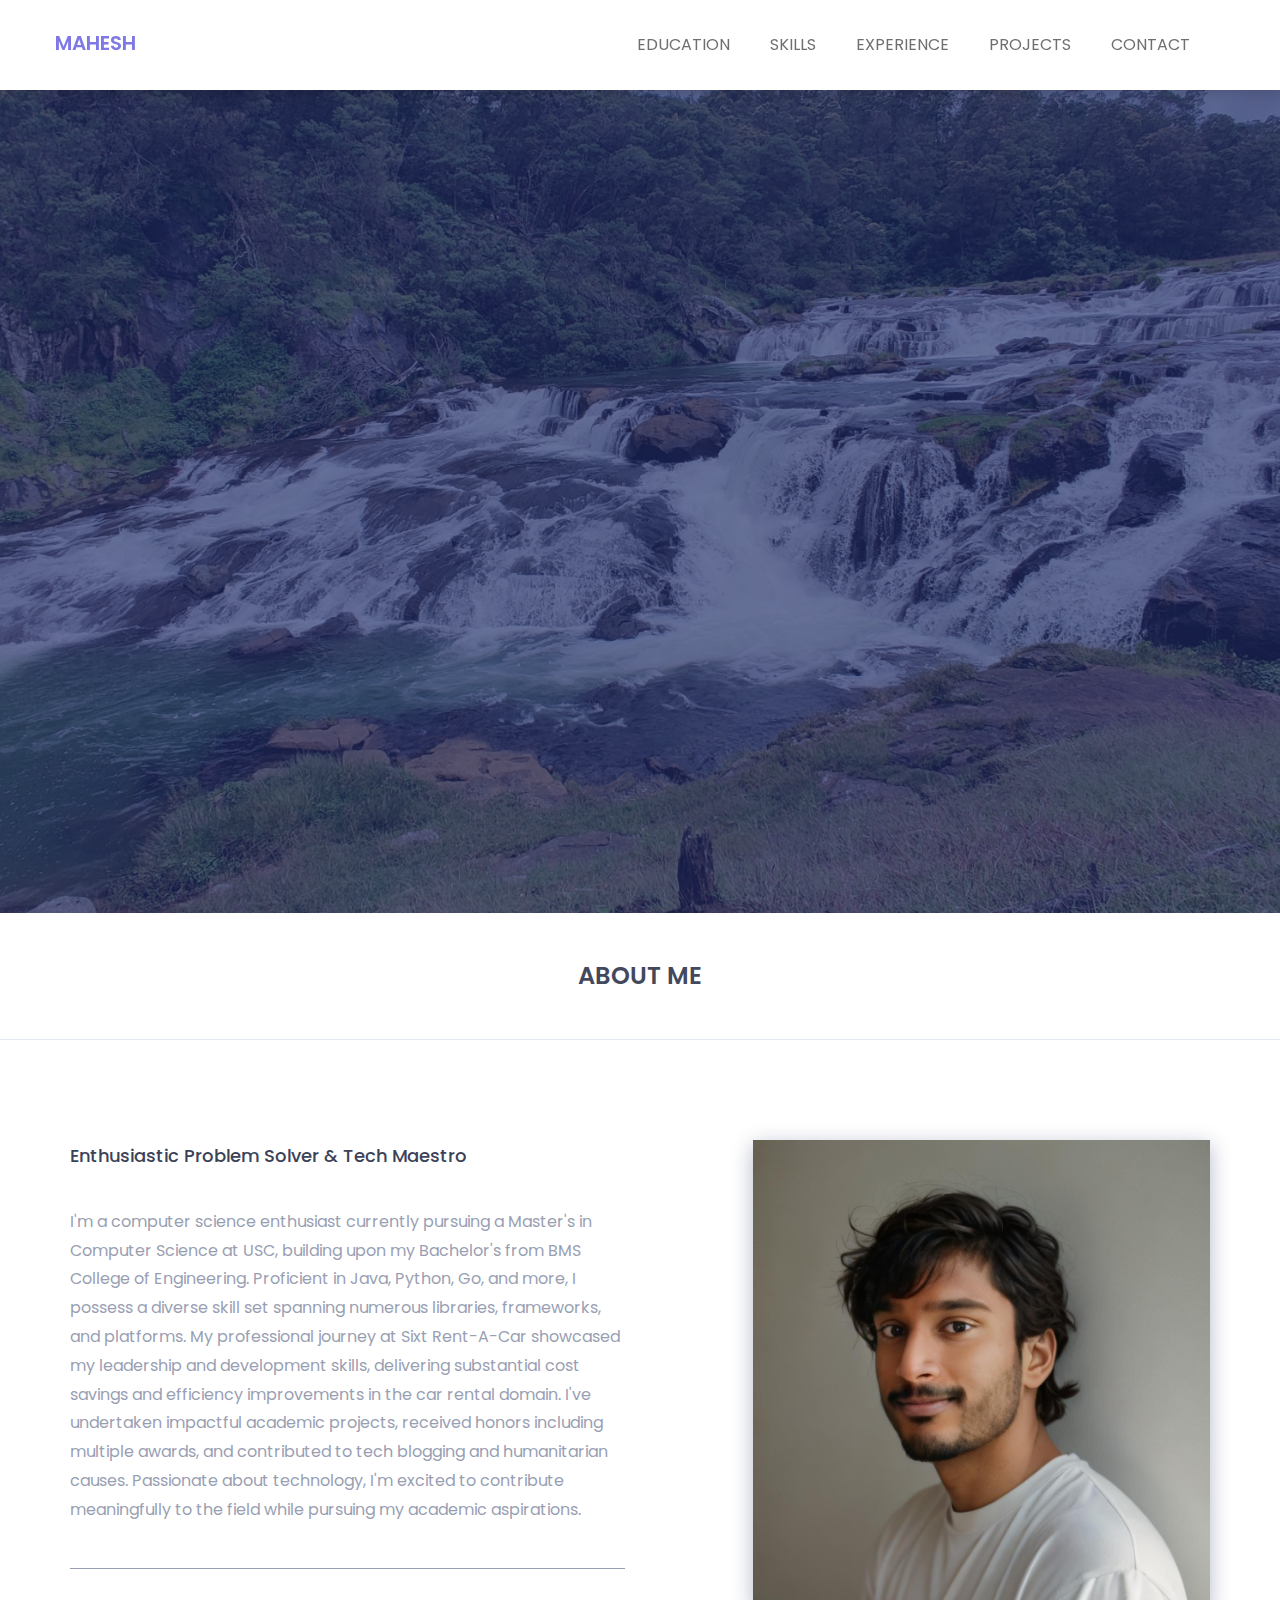
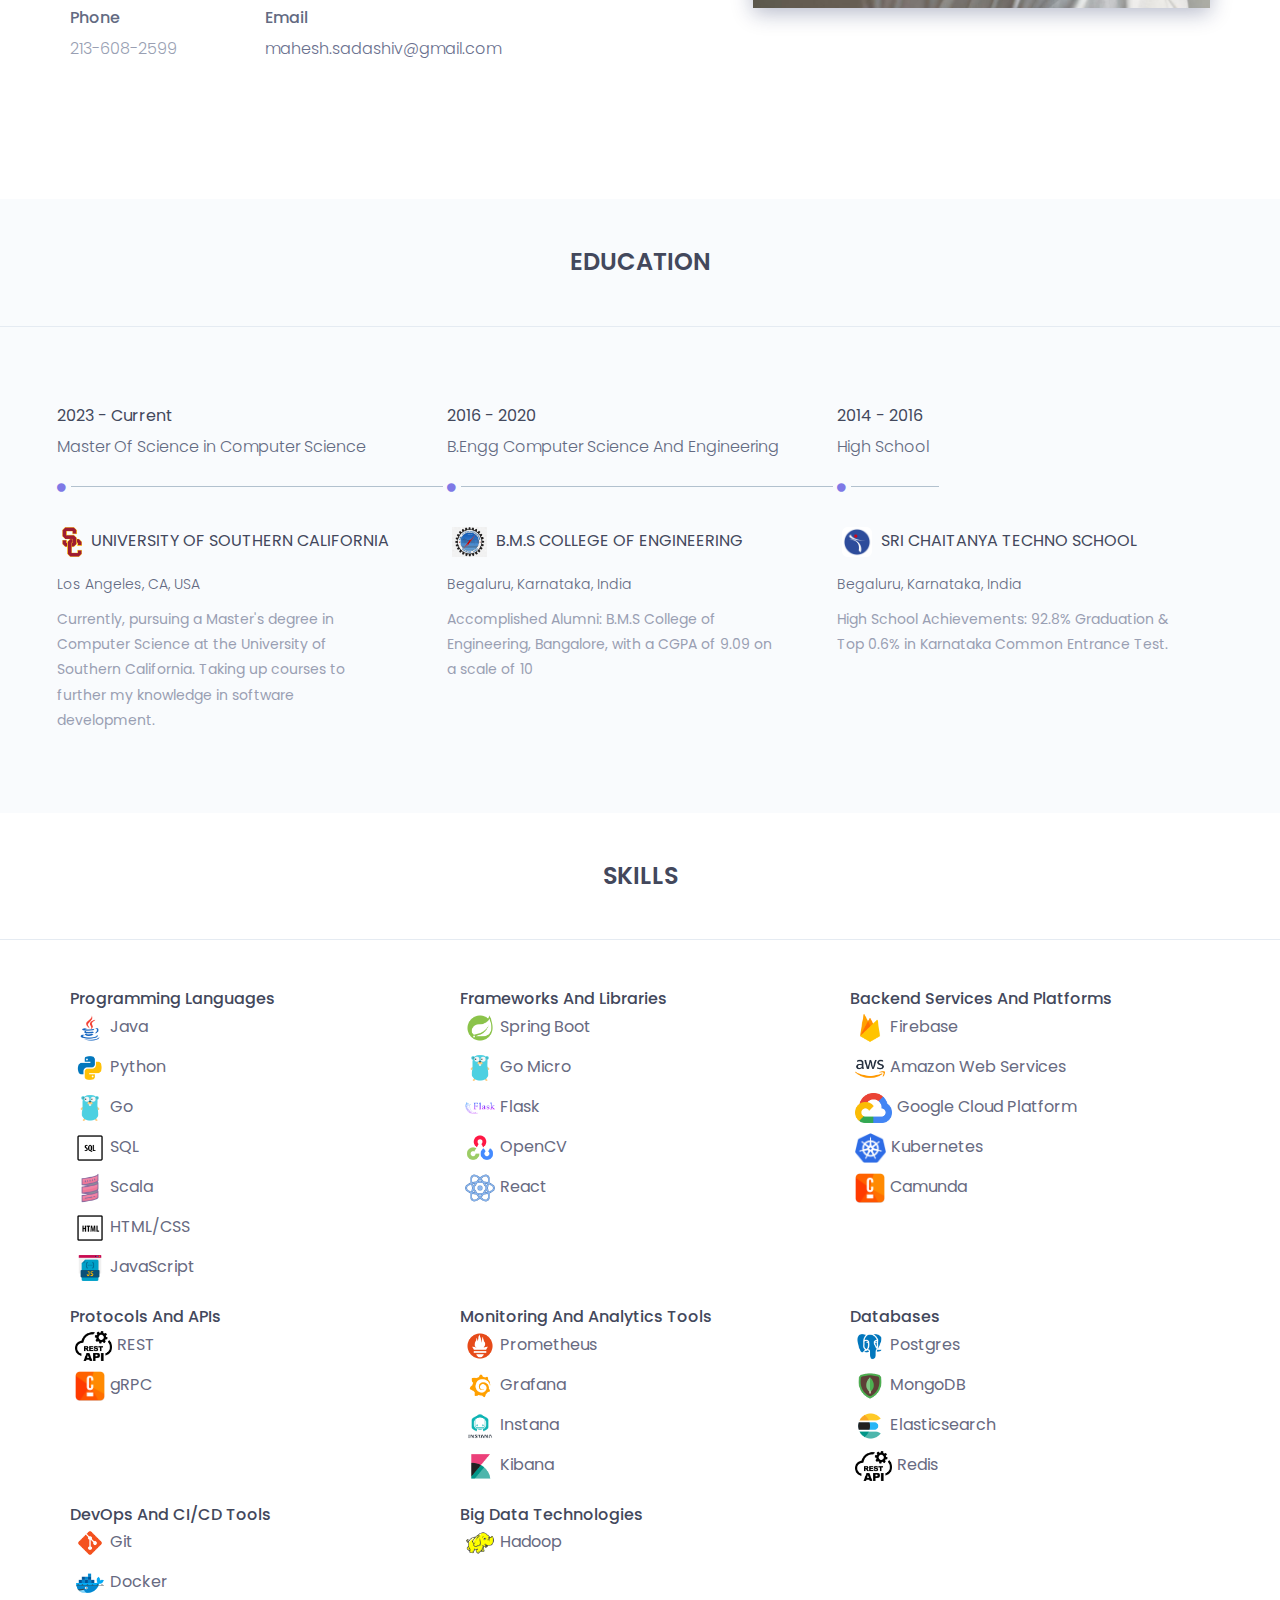
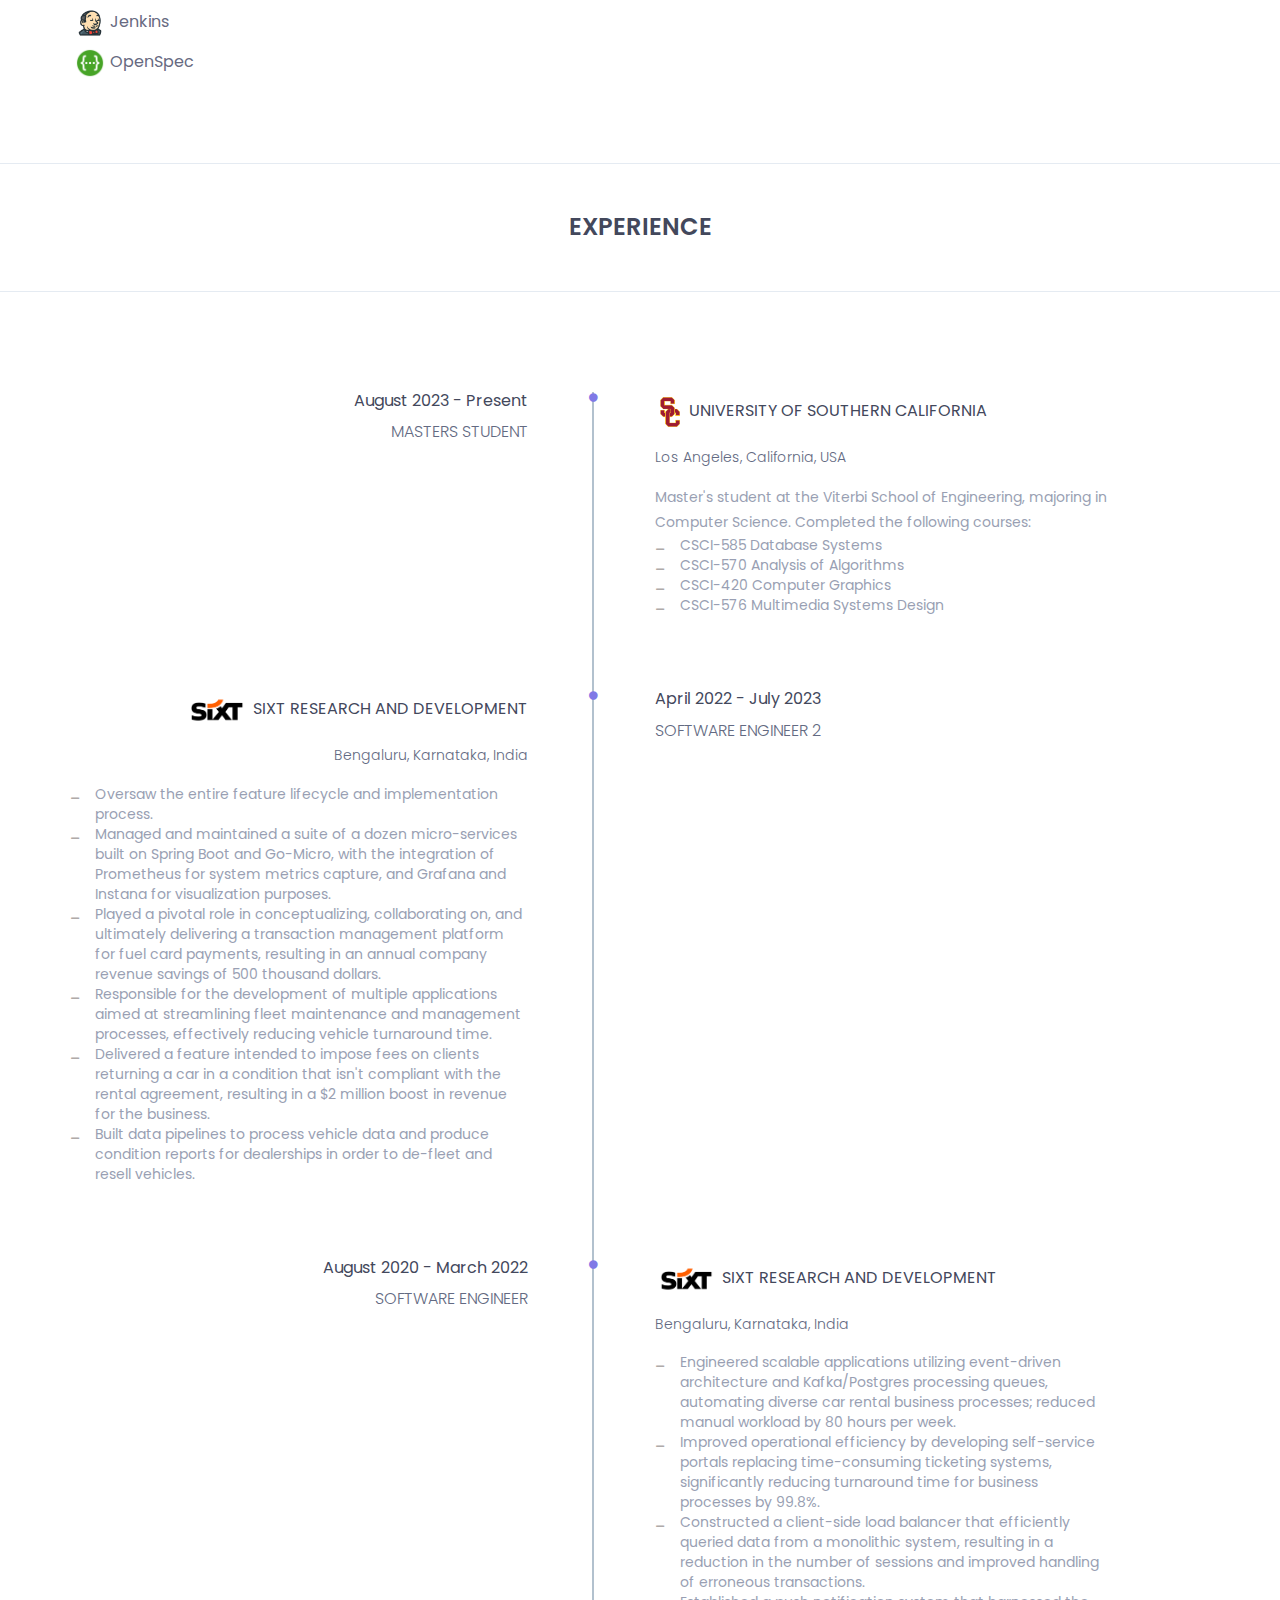
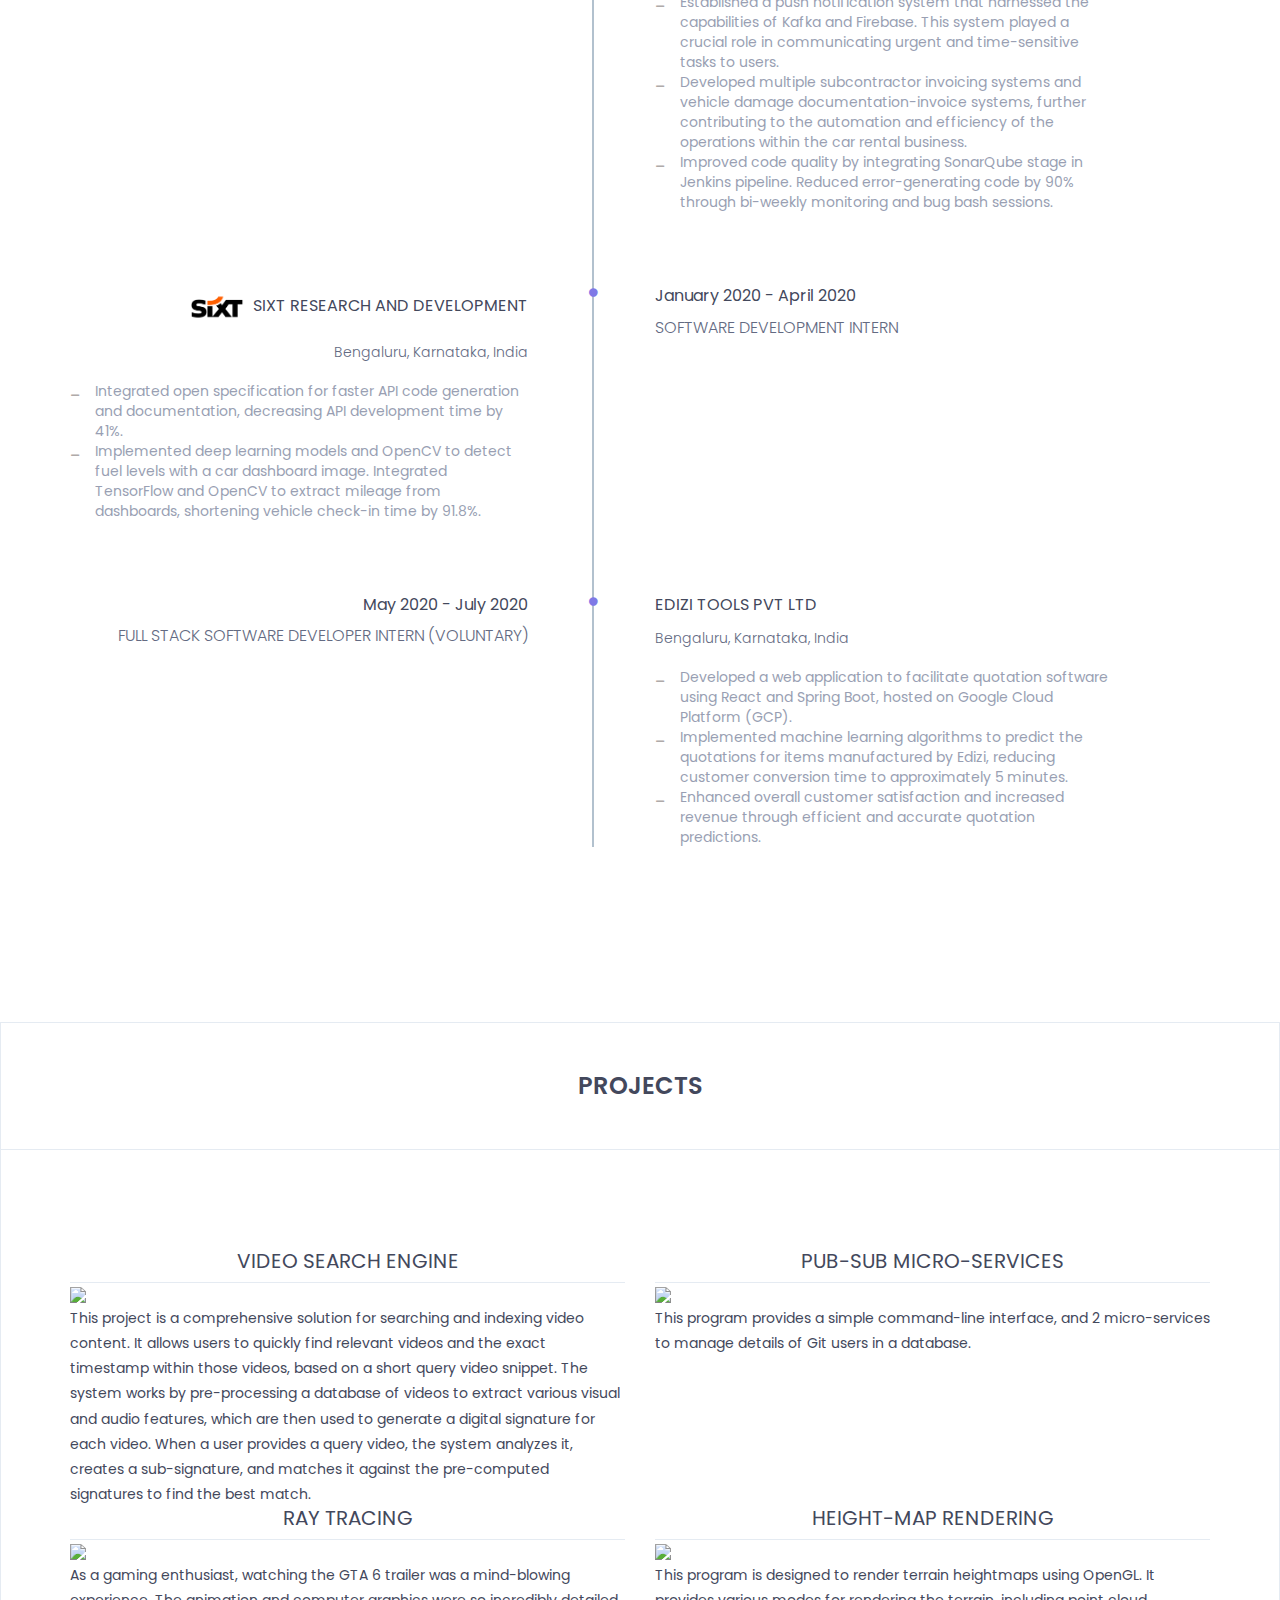
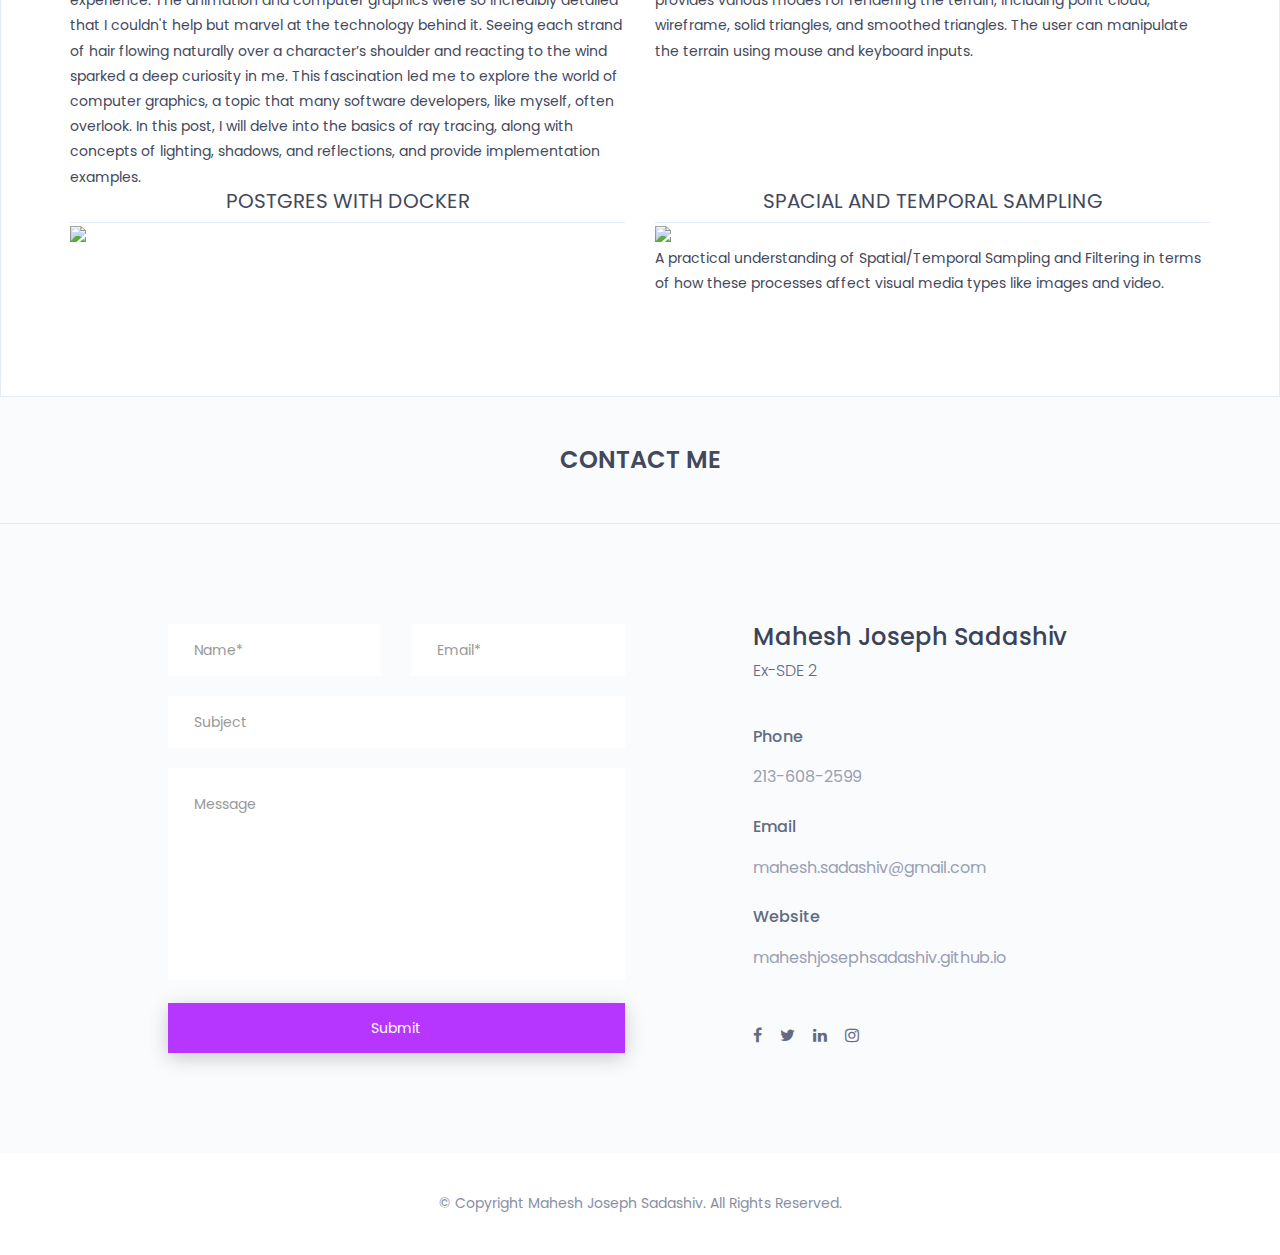
==== index.html @ 57bc8273 "typos" ====
<!doctype html>
<html class="no-js" lang="en">

    <head>
        <!-- meta data -->
        <meta charset="utf-8">
        <meta http-equiv="X-UA-Compatible" content="IE=edge">
        <meta name="viewport" content="width=device-width, initial-scale=1">
        <!-- The above 3 meta tags *must* come first in the head; any other head content must come *after* these tags -->

        <!--font-family-->
		<link href="https://fonts.googleapis.com/css?family=Poppins:100,200,300,400,500,600,700,800,900&amp;subset=devanagari,latin-ext" rel="stylesheet">
        
        <!-- title of site -->
        <title>Mahesh</title>

        <!-- For favicon png -->
		<link rel="shortcut icon" type="image/icon" href="assets/logo/favicon.png"/>
       
        <!--font-awesome.min.css-->
        <link rel="stylesheet" href="assets/css/font-awesome.min.css">

		<!--flat icon css-->
		<link rel="stylesheet" href="assets/css/flaticon.css">

		<!--animate.css-->
        <link rel="stylesheet" href="assets/css/animate.css">

        <!--owl.carousel.css-->
        <link rel="stylesheet" href="assets/css/owl.carousel.min.css">
		<link rel="stylesheet" href="assets/css/owl.theme.default.min.css">
		
        <!--bootstrap.min.css-->
        <link rel="stylesheet" href="assets/css/bootstrap.min.css">
		
		<!-- bootsnav -->
		<link rel="stylesheet" href="assets/css/bootsnav.css" >	
        
        <!--style.css-->
        <link rel="stylesheet" href="assets/css/style.css">
        
        <!--responsive.css-->
        <link rel="stylesheet" href="assets/css/responsive.css">
        
        <!-- HTML5 shim and Respond.js for IE8 support of HTML5 elements and media queries -->
        <!-- WARNING: Respond.js doesn't work if you view the page via file:// -->
		
        <!--[if lt IE 9]>
			<script src="https://oss.maxcdn.com/html5shiv/3.7.3/html5shiv.min.js"></script>
			<script src="https://oss.maxcdn.com/respond/1.4.2/respond.min.js"></script>
        <![endif]-->

    </head>
	
	<body>
		<!--[if lte IE 9]>
            <p class="browserupgrade">You are using an <strong>outdated</strong> browser. Please <a href="https://browsehappy.com/">upgrade your browser</a> to improve your experience and security.</p>
        <![endif]-->
		
		<!-- top-area Start -->
		<header class="top-area">
			<div class="header-area">
				<!-- Start Navigation -->
			    <nav class="navbar navbar-default bootsnav navbar-fixed dark no-background">

			        <div class="container">

			            <!-- Start Header Navigation -->
			            <div class="navbar-header">
			                <button type="button" class="navbar-toggle" data-toggle="collapse" data-target="#navbar-menu">
			                    <i class="fa fa-bars"></i>
			                </button>
			                <a class="navbar-brand" href="index.html">Mahesh</a>
			            </div><!--/.navbar-header-->
			            <!-- End Header Navigation -->

			            <!-- Collect the nav links, forms, and other content for toggling -->
			            <div class="collapse navbar-collapse menu-ui-design" id="navbar-menu">
			                <ul class="nav navbar-nav navbar-right" data-in="fadeInDown" data-out="fadeOutUp">
			                <li class=" smooth-menu active"></li>
			                    <li class=" smooth-menu"><a href="#education">education</a></li>
			                    <li class="smooth-menu"><a href="#skills">skills</a></li>
			                    <li class="smooth-menu"><a href="#experience">experience</a></li>
			                    <li class="smooth-menu"><a href="#portfolio">projects</a></li>
<!--								<li class="smooth-menu"><a href="#contact">Contributions</a></li>-->
			                    <li class="smooth-menu"><a href="#contact">contact</a></li>
			                </ul><!--/.nav -->
			            </div><!-- /.navbar-collapse -->
			        </div><!--/.container-->
			    </nav><!--/nav-->
			    <!-- End Navigation -->/Users/maheshjosephsadashiv/Downloads/browny-v1.0/assets
			</div><!--/.header-area-->

		    <div class="clearfix"></div>

		</header><!-- /.top-area-->
		<!-- top-area End -->
	
		<!--welcome-hero start -->
		<section id="welcome-hero" class="welcome-hero">
			<div class="container">
				<div class="row">
					<div class="col-md-12 text-center">
						<div class="header-text">
							<h2>hi<span>,</span> i am <br> Mahesh Joseph<br> Sadashiv<span>.</span>   </h2>
							<p>master's student and backend engineer</p>
							<a href="assets/download/Mahesh_Joseph_Sadashiv_Resume.pdf" download>download resume</a>
						</div><!--/.header-text-->
					</div><!--/.col-->
				</div><!-- /.row-->
			</div><!-- /.container-->

		</section><!--/.welcome-hero-->
		<!--welcome-hero end -->

		<!--about start -->
		<section id="about" class="about">
			<div class="section-heading text-center">
				<h2>about me</h2>
			</div>
			<div class="container">
				<div class="about-content">
					<div class="row">
						<div class="col-sm-6">
							<div class="single-about-txt">
								<h3>
									Enthusiastic Problem Solver & Tech Maestro
								</h3>
								<p>
									I'm a computer science enthusiast currently pursuing a Master's in Computer Science at USC, building upon my Bachelor's from BMS College of Engineering. Proficient in Java, Python, Go, and more, I possess a diverse skill set spanning numerous libraries, frameworks, and platforms. My professional journey at Sixt Rent-A-Car showcased my leadership and development skills, delivering substantial cost savings and efficiency improvements in the car rental domain. I've undertaken impactful academic projects, received honors including multiple awards, and contributed to tech blogging and humanitarian causes. Passionate about technology, I'm excited to contribute meaningfully to the field while pursuing my academic aspirations.
								</p>
								<div class="row">
									<div class="col-sm-4">
										<div class="single-about-add-info">
											<h3>phone</h3>
											<p>213-608-2599</p>
										</div>
									</div>
									<div class="col-sm-4">
										<div class="single-about-add-info">
											<h3>email</h3>
											<p><a href="mailto:mahesh.sadashiv@gmail.com">mahesh.sadashiv@gmail.com</a>
											</p>
										</div>
									</div>
								</div>
							</div>
						</div>
						<div class="col-sm-offset-1 col-sm-5">
							<div class="single-about-img">
								<img src="assets/images/about/profile_image.jpg" alt="profile_image" width="inherit">
							</div>

						</div>
					</div>
				</div>
			</div>
		</section><!--/.about-->
		<!--about end -->
		
		<!--education start -->
		<section id="education" class="education">
			<div class="section-heading text-center">
				<h2>education</h2>
			</div>
			<div class="container">
				<div class="education-horizontal-timeline">
					<div class="row">
						<div class="col-sm-4">
							<div class="single-horizontal-timeline">
								<div class="experience-time">
									<h2>2023 - Current</h2>
									<h3>Master of Science <span>in </span> computer science</h3>
								</div><!--/.experience-time-->
								<div class="timeline-horizontal-border">
									<i class="fa fa-circle" aria-hidden="true"></i>
									<span class="single-timeline-horizontal"></span>
								</div>
								<div class="timeline">
									<div class="timeline-content">
										<h4 class="title">
											<img class="logo" src="assets/logo/USC_Trojans_logo.svg.png">
											University of Southern California
										</h4>
										<h5>Los Angeles, CA, USA</h5>
										<p class="description">
											Currently, pursuing a Master's degree in Computer Science at the University of Southern California. Taking up courses to further my knowledge in software development.
										</p>
									</div><!--/.timeline-content-->
								</div><!--/.timeline-->
							</div>
						</div>
						<div class="col-sm-4">
							<div class="single-horizontal-timeline">
								<div class="experience-time">
									<h2>2016 - 2020</h2>
									<h3>B.Engg computer science and engineering</h3> 
								</div><!--/.experience-time-->
								<div class="timeline-horizontal-border">
									<i class="fa fa-circle" aria-hidden="true"></i>
									<span class="single-timeline-horizontal"></span>
								</div>
								<div class="timeline">
									<div class="timeline-content">
										<h4 class="title">
											<img class="logo" src="assets/logo/bmsce.png">
											B.M.S College of Engineering
										</h4>
										<h5>Begaluru, Karnataka, India</h5>
										<p class="description">
											Accomplished Alumni: B.M.S College of Engineering, Bangalore, with a CGPA of 9.09 on a scale of 10
										</p>
									</div><!--/.timeline-content-->
								</div><!--/.timeline-->
							</div>
						</div>
						<div class="col-sm-4">
							<div class="single-horizontal-timeline">
								<div class="experience-time">
									<h2>2014 - 2016</h2>
									<h3>High School</h3>
								</div><!--/.experience-time-->
								<div class="timeline-horizontal-border">
									<i class="fa fa-circle" aria-hidden="true"></i>
									<span class="single-timeline-horizontal spacial-horizontal-line
									"></span>
								</div>
								<div class="timeline">
									<div class="timeline-content">
										<h4 class="title">
											<img class="logo" src="assets/logo/srichaitanya.png">
											Sri Chaitanya Techno School
										</h4>
										<h5>Begaluru, Karnataka, India</h5>
										<p class="description">
											High School Achievements: 92.8% Graduation & Top 0.6% in Karnataka Common Entrance Test.
										</p>
									</div><!--/.timeline-content-->
								</div><!--/.timeline-->
							</div>
						</div>
					</div>
				</div>
			</div>

		</section><!--/.education-->
		<!--education end -->

		<!--skills start -->
		<section id="skills" class="skills">
					<div class="section-heading text-center single-skill-content">
						<h2>skills</h2>
					</div>
					<div class="container">
						<div class="skill-content">
						<div class="row">
							<div class="col-sm-4">
								<h2>Programming Languages</h2>
								<div class="item"><img class="logo" src="./assets/icons/icons8-java-100.png" alt="Java Icon">Java</div>
								<div class="item"><img class="logo" src="./assets/icons/icons8-python-100.png" alt="Python Icon">Python</div>
								<div class="item"><img class="logo" src="./assets/icons/icons8-golang-100.png" alt="Go Icon">Go</div>
								<div class="item"><img class="logo" src="./assets/icons/icons8-sql-100.png"  alt="SQL Icon">SQL</div>
								<div class="item"><img class="logo" src="./assets/icons/icons8-scala-100.png" alt="Scala Icon">Scala</div>
								<div class="item"><img class="logo" src="./assets/icons/icons8-html-100.png" alt="HTML/CSS Icon">HTML/CSS</div>
								<div class="item"><img class="logo" src="./assets/icons/icons8-java-script-100.png" alt="JavaScript Icon">JavaScript</div>
							</div>

							<div class="col-sm-4">
								<h2>Frameworks and Libraries</h2>
								<div class="item"><img class="logo" src="./assets/icons/icons8-spring-boot-100.png" alt="Spring Boot Icon">Spring Boot</div>
								<div class="item"><img class="logo" src="./assets/icons/icons8-golang-100.png" alt="Go Micro Icon">Go Micro</div>
								<div class="item"><img class="logo" src="./assets/icons/icons8-flask-100.png" alt="Flask Icon">Flask</div>
								<div class="item"><img class="logo" src="./assets/icons/icons8-opencv-100.png" alt="OpenCV Icon">OpenCV</div>
								<div class="item"><img class="logo" src="./assets/icons/icons8-react-100.png" alt="React Icon">React</div>
							</div>

							<div class="col-sm-4">
								<h2>Backend Services and Platforms</h2>
								<div class="item"><img class="logo" src="./assets/icons/icons8-firebase-100.png" alt="Firebase Icon">Firebase</div>
								<div class="item"><img class="logo" src="./assets/icons/icons8-amazon-web-services-100.png" alt="AWS Icon">Amazon Web Services</div>
								<div class="item"><img class="logo" src="./assets/icons/gcp.png" alt="AWS Icon">Google Cloud Platform</div>
								<div class="item"><img class="logo" src="./assets/icons/kubernetes.png" alt="Kubernetes">Kubernetes</div>
								<div class="item"><img class="logo" src="./assets/icons/camunda.png" alt="Camunda Icon">Camunda</div>
							</div>
						</div>
						<div class="row top-buffer">
							<div class="col-sm-4">
								<h2>Protocols and APIs</h2>
								<div class="item"><img class="logo" src="./assets/icons/rest.png" alt="REST Icon">REST</div>
								<div class="item"><img class="logo" src="./assets/icons/camunda.png" alt="gRPC Icon">gRPC</div>
							</div>

							<div class="col-sm-4">
								<h2>Monitoring and Analytics Tools</h2>
								<div class="item"><img class="logo" src="./assets/icons/icons8-prometheus-100.png" alt="Prometheus Icon">Prometheus</div>
								<div class="item"><img class="logo" src="./assets/icons/icons8-grafana-100.png" alt="Grafana Icon">Grafana</div>
								<div class="item"><img class="logo" src="./assets/icons/instana.png" alt="Instana Icon">Instana</div>
								<div class="item"><img class="logo" src="./assets/icons/icons8-kibana-100.png" alt="Kibana Icon">Kibana</div>
							</div>

							<div class="col-sm-4">
								<h2>Databases</h2>
								<div class="item"><img class="logo" src="./assets/icons/icons8-postgresql-100.png" alt="Postgres Icon">Postgres</div>
								<div class="item"><img class="logo" src="./assets/icons/icons8-mongodb-100.png" alt="MongoDB Icon">MongoDB</div>
								<div class="item"><img class="logo" src="./assets/icons/icons8-elasticsearch-100.png" alt="ElasticSearch Icon">Elasticsearch</div>
								<div class="item"><img class="logo" src="./assets/icons/rest.png" alt="redis Icon">Redis</div>
							</div>
						</div>
							<div class="row top-buffer">
							<div class="col-sm-4">
								<h2>DevOps and CI/CD Tools</h2>
								<div class="item"><img class="logo" src="./assets/icons/icons8-git-100.png" alt="Git Icon">Git</div>
								<div class="item"><img class="logo" src="./assets/icons/icons8-docker-100.png" alt="Docker Icon">Docker</div>
								<div class="item"><img class="logo" src="./assets/icons/icons8-jenkins-100.png" alt="Jenkins Icon">Jenkins</div>
								<div class="item"><img class="logo" src="./assets/icons/swagger.png" alt="OpenSpec Icon">OpenSpec</div>
							</div>

							<div class="col-sm-4">
								<h2>Big Data Technologies</h2>
								<div class="item"><img class="logo" src="./assets/icons/icons8-hadoop-distributed-file-system-100.png" alt="Hadoop Icon">Hadoop</div>
							</div>
						</div>
					</div>	<!-- /.container -->		
				</div><!-- /.skill-content-->

		</section><!--/.skills-->
		<!--skills end -->

		<!--experience start -->
		<section id="experience" class="experience">
			<div class="section-heading text-center">
				<h2>experience</h2>
			</div>
			<div class="container">
				<div class="experience-content">
						<div class="main-timeline">
							<ul>
								<li>
									<div class="single-timeline-box fix">
										<div class="row">
											<div class="col-md-5">
												<div class="experience-time text-right">
													<h2>August 2023 - Present</h2>
													<h3>Masters Student</h3>
												</div><!--/.experience-time-->
											</div><!--/.col-->
											<div class="col-md-offset-1 col-md-5">
												<div class="timeline">
													<div class="timeline-content">
														<h4 class="title">
															<span><i class="fa fa-circle" aria-hidden="true"></i></span>
															<img class="logo" src="assets/logo/USC_Trojans_logo.svg.png">
															University of Southern California
														</h4>
														<h5>Los Angeles, California, USA</h5>
														<p class="description">
															Master's student at the Viterbi School of Engineering, majoring in Computer Science. Completed the following courses:
														<ul class="description custom-bullets">
															<li>
																CSCI-585 Database Systems
															</li>
															<li>
																CSCI-570 Analysis of Algorithms
															</li>
															<li>
																CSCI-420 Computer Graphics
															</li>
															<li>
																CSCI-576 Multimedia Systems Design
															</li>
														</ul>
														</p>
													</div><!--/.timeline-content-->
												</div><!--/.timeline-->
											</div><!--/.col-->
										</div>
									</div><!--/.single-timeline-box-->
								</li>

								<li>
									<div class="single-timeline-box fix">
										<div class="row">
											<div class="col-md-offset-1 col-md-5 experience-time-responsive">
												<div class="experience-time">
													<h2>
														<span><i class="fa fa-circle" aria-hidden="true"></i></span>
														April 2022 - July 2023
													</h2>
													<h3>Software Engineer 2</h3>
												</div><!--/.experience-time-->
											</div><!--/.col-->
											<div class="col-md-5">
												<div class="timeline">
													<div class="timeline-content text-right">
														<h4 class="title">
															<img class="logo" src="assets/logo/Sixt-Logo.png">
															Sixt Research and Development
														</h4>
														<h5>Bengaluru, Karnataka, India</h5>
														<p class="description">
														<ul class="description text-left custom-bullets">
															<li>Oversaw the entire feature lifecycle and implementation process.</li>
															<li>Managed and maintained a suite of a dozen micro-services built on Spring Boot and Go-Micro, with the integration of Prometheus for system metrics capture, and Grafana and Instana for visualization purposes.</li>
															<li>Played a pivotal role in conceptualizing, collaborating on, and ultimately delivering a transaction management platform for fuel card payments, resulting in an annual company revenue savings of 500 thousand dollars.</li>
															<li>Responsible for the development of multiple applications aimed at streamlining fleet maintenance and management processes, effectively reducing vehicle turnaround time.</li>
															<li>Delivered a feature intended to impose fees on clients returning a car in a condition that isn't compliant with the rental agreement, resulting in a $2 million boost in revenue for the business.</li>
															<li>Built data pipelines to process vehicle data and produce condition reports for dealerships in order to de-fleet and resell vehicles.</li>
														</ul>

														</p>
													</div><!--/.timeline-content-->
												</div><!--/.timeline-->
											</div><!--/.col-->
											<div class="col-md-offset-1 col-md-5 experience-time-main">
												<div class="experience-time">
													<h2>
														<span><i class="fa fa-circle" aria-hidden="true"></i></span>
														April 2022 - July 2023
													</h2>
													<h3>Software Engineer 2</h3>
												</div><!--/.experience-time-->
											</div><!--/.col-->
										</div>
									</div><!--/.single-timeline-box-->
								</li>

								<li>
									<div class="single-timeline-box fix">
										<div class="row">
											<div class="col-md-5">
												<div class="experience-time text-right">
													<h2>August 2020 - March 2022</h2>
													<h3>Software Engineer</h3>
												</div><!--/.experience-time-->
											</div><!--/.col-->
											<div class="col-md-offset-1 col-md-5">
												<div class="timeline">
													<div class="timeline-content">
														<h4 class="title">
															<span><i class="fa fa-circle" aria-hidden="true"></i></span>
															<img class="logo" src="assets/logo/Sixt-Logo.png">
															Sixt Research and Development
														</h4>
														<h5>Bengaluru, Karnataka, India</h5>
														<p class="description">
															<ul class="description text-left custom-bullets">
																<li>Engineered scalable applications utilizing event-driven architecture and Kafka/Postgres processing queues, automating diverse car rental business processes; reduced manual workload by 80 hours per week.</li>
																<li>Improved operational efficiency by developing self-service portals replacing time-consuming ticketing systems, significantly reducing turnaround time for business processes by 99.8%.</li>
																<li>Constructed a client-side load balancer that efficiently queried data from a monolithic system, resulting in a reduction in the number of sessions and improved handling of erroneous transactions.</li>
																<li>Established a push notification system that harnessed the capabilities of Kafka and Firebase. This system played a crucial role in communicating urgent and time-sensitive tasks to users.</li>
																<li>Developed multiple subcontractor invoicing systems and vehicle damage documentation-invoice systems, further contributing to the automation and efficiency of the operations within the car rental business.</li>
																<li>Improved code quality by integrating SonarQube stage in Jenkins pipeline. Reduced error-generating code by 90% through bi-weekly monitoring and bug bash sessions.</li>
															</ul>
														</p>
													</div><!--/.timeline-content-->
												</div><!--/.timeline-->
											</div><!--/.col-->
										</div>
									</div><!--/.single-timeline-box-->
								</li>

								<li>
									<div class="single-timeline-box fix">
										<div class="row">
											<div class="col-md-offset-1 col-md-5 experience-time-responsive">
												<div class="experience-time">
													<h2>
														<span><i class="fa fa-circle" aria-hidden="true"></i></span>
														January 2020 - April 2020
													</h2>
													<h3>Software Development Intern</h3>
												</div><!--/.experience-time-->
											</div><!--/.col-->
											<div class="col-md-5">
												<div class="timeline">
													<div class="timeline-content text-right">
														<h4 class="title">
															<img class="logo" src="assets/logo/Sixt-Logo.png">
															Sixt Research and Development
														</h4>
														<h5>Bengaluru, Karnataka, India</h5>
														<p class="description">
														<ul class="description text-left custom-bullets">
															<li>Integrated open specification for faster API code generation and documentation, decreasing API development time by 41%.</li>
															<li>Implemented deep learning models and OpenCV to detect fuel levels with a car dashboard image. Integrated TensorFlow and OpenCV to extract mileage from dashboards, shortening vehicle check-in time by 91.8%.</li>
														</ul>

														</p>
													</div><!--/.timeline-content-->
												</div><!--/.timeline-->
											</div><!--/.col-->
											<div class="col-md-offset-1 col-md-5 experience-time-main">
												<div class="experience-time">
													<h2>
														<span><i class="fa fa-circle" aria-hidden="true"></i></span>
														January 2020 - April 2020
													</h2>
													<h3>Software Development Intern</h3>
												</div><!--/.experience-time-->
											</div><!--/.col-->
										</div>
									</div><!--/.single-timeline-box-->
								</li>

								<li>
									<div class="single-timeline-box fix">
										<div class="row">
											<div class="col-md-5">
												<div class="experience-time text-right">
													<h2>May 2020 - July 2020</h2>
													<h3>Full stack software developer intern (voluntary)</h3>
												</div><!--/.experience-time-->
											</div><!--/.col-->
											<div class="col-md-offset-1 col-md-5">
												<div class="timeline">
													<div class="timeline-content">
														<h4 class="title">
															<span><i class="fa fa-circle" aria-hidden="true"></i></span>
															EDIZI TOOLS PVT LTD
														</h4>
														<h5>Bengaluru, Karnataka, India</h5>
														<p class="description">
														<ul class="description text-left custom-bullets">
															<li>Developed a web application to facilitate quotation software using React and Spring Boot, hosted on Google Cloud Platform (GCP).</li>
															<li>Implemented machine learning algorithms to predict the quotations for items manufactured by Edizi, reducing customer conversion time to approximately 5 minutes.</li>
															<li>Enhanced overall customer satisfaction and increased revenue through efficient and accurate quotation predictions.</li>
														</ul>
														</p>
													</div><!--/.timeline-content-->
												</div><!--/.timeline-->
											</div><!--/.col-->
										</div>
									</div><!--/.single-timeline-box-->
								</li>

							</ul>
						</div><!--.main-timeline-->
					</div><!--.experience-content-->
			</div>

		</section><!--/.experience-->
		<!--experience end -->


		<!--portfolio start -->
		<section id="portfolio" class="portfolio">
			<div class="portfolio-details">
				<div class="section-heading text-center">
					<h2>Projects</h2>
				</div>
				<div class="container">
					<div class="portfolio-content">
						<div class="row">
							<div class="col-sm-6">
								<div class="project-heading text-center">
									<h2>Video Search Engine</h2>
								</div>
								<a href="https://github.com/maheshJosephSadashiv/com.dev.video-search-engine"><img src="https://gh-card.dev/repos/maheshJosephSadashiv/com.dev.video-search-engine.svg"></a>
								<p class="description">
								This project is a comprehensive solution for searching and indexing video content. It allows users to quickly find relevant videos and the exact timestamp within those videos, based on a short query video snippet. The system works by pre-processing a database of videos to extract various visual and audio features, which are then used to generate a digital signature for each video. When a user provides a query video, the system analyzes it, creates a sub-signature, and matches it against the pre-computed signatures to find the best match.
								</p>
							</div>
							<div class="col-sm-6">
								<div class="project-heading text-center">
									<h2>PUB-SUB MICRO-SERVICES</h2>
								</div>
								<a href="https://github.com/maheshJosephSadashiv/com.dev.spring-go-kafka"><img src="https://gh-card.dev/repos/maheshJosephSadashiv/com.dev.spring-go-kafka.svg"></a>
								<p class="description">
									This program provides a simple command-line interface, and 2 micro-services to manage details of Git users in a database.
								</p>
							</div>
						</div>
						<div class="row">
							<div class="col-sm-6">
								<div class="project-heading text-center">
									<h2>RAY TRACING</h2>
								</div>
								<a href="https://github.com/maheshJosephSadashiv/com.dev.ray-tracer"><img src="https://gh-card.dev/repos/maheshJosephSadashiv/com.dev.ray-tracer.svg"></a>
								<p class="description">
									As a gaming enthusiast, watching the GTA 6 trailer was a mind-blowing experience. The animation and computer graphics were so incredibly detailed that I couldn't help but marvel at the technology behind it. Seeing each strand of hair flowing naturally over a character’s shoulder and reacting to the wind sparked a deep curiosity in me. This fascination led me to explore the world of computer graphics, a topic that many software developers, like myself, often overlook.

									In this post, I will delve into the basics of ray tracing, along with concepts of lighting, shadows, and reflections, and provide implementation examples.
								</p>
							</div>
							<div class="col-sm-6">
								<div class="project-heading text-center">
									<h2>HEIGHT-MAP RENDERING</h2>
								</div>
								<a href="https://github.com/maheshJosephSadashiv/com.dev.height-terrain"><img src="https://gh-card.dev/repos/maheshJosephSadashiv/com.dev.height-terrain.svg"></a>
								<p class="description">
									This program is designed to render terrain heightmaps using OpenGL. It provides various modes for rendering the terrain, including point cloud, wireframe, solid triangles, and smoothed triangles. The user can manipulate the terrain using mouse and keyboard inputs.
								</p>
							</div>
						</div>
							<div class="row">
								<div class="col-sm-6">
									<div class="project-heading text-center">
										<h2>POSTGRES WITH DOCKER</h2>
									</div>
									<a href="https://github.com/maheshJosephSadashiv/postgres-pgweb"><img src="https://gh-card.dev/repos/maheshJosephSadashiv/postgres-pgweb.svg"></a>
								</div>
								<div class="col-sm-6">
									<div class="project-heading text-center">
										<h2>Spacial And Temporal Sampling</h2>
									</div>
									<a href="https://github.com/maheshJosephSadashiv/com.dev.spacial-temporal-sampling"><img src="https://gh-card.dev/repos/maheshJosephSadashiv/com.dev.spacial-temporal-sampling.svg"></a>
									<p class="description">
										A practical understanding of Spatial/Temporal Sampling and Filtering in terms of how these processes affect visual media types like images and video.
									</p>
								</div>
							</div>
					</div><!--/.gallery-content-->
				</div><!--/.container-->
			</div><!--/.portfolio-details-->

		</section><!--/.portfolio-->
		<!--portfolio end -->

		<!--contact start -->
		<section id="contact" class="contact">
			<div class="section-heading text-center">
				<h2>contact me</h2>
			</div>
			<div class="container">
				<div class="contact-content">
					<div class="row">
						<div class="col-md-offset-1 col-md-5 col-sm-6">
							<div class="single-contact-box">
								<div class="contact-form">
									<form>
										<div class="row">
											<div class="col-sm-6 col-xs-12">
												<div class="form-group">
												  <input type="text" class="form-control" id="name" placeholder="Name*" name="name">
												</div><!--/.form-group-->
											</div><!--/.col-->
											<div class="col-sm-6 col-xs-12">
												<div class="form-group">
													<input type="email" class="form-control" id="email" placeholder="Email*" name="email">
												</div><!--/.form-group-->
											</div><!--/.col-->
										</div><!--/.row-->
										<div class="row">
											<div class="col-sm-12">
												<div class="form-group">
													<input type="text" class="form-control" id="subject" placeholder="Subject" name="subject">
												</div><!--/.form-group-->
											</div><!--/.col-->
										</div><!--/.row-->
										<div class="row">
											<div class="col-sm-12">
												<div class="form-group">
													<textarea class="form-control" rows="8" id="comment" placeholder="Message" ></textarea>
												</div><!--/.form-group-->
											</div><!--/.col-->
										</div><!--/.row-->
										<div class="row">
											<div class="col-sm-12">
												<div class="single-contact-btn">
													<a class="contact-btn" href="#" role="button">submit</a>
												</div><!--/.single-single-contact-btn-->
											</div><!--/.col-->
										</div><!--/.row-->
									</form><!--/form-->
								</div><!--/.contact-form-->
							</div><!--/.single-contact-box-->
						</div><!--/.col-->
						<div class="col-md-offset-1 col-md-5 col-sm-6">
							<div class="single-contact-box">
								<div class="contact-adress">
									<div class="contact-add-head">
										<h3>Mahesh Joseph Sadashiv</h3>
										<p>ex-SDE 2</p>
									</div>
									<div class="contact-add-info">
										<div class="single-contact-add-info">
											<h3>phone</h3>
											<p>213-608-2599</p>
										</div>
										<div class="single-contact-add-info">
											<h3>email</h3>
											<p>mahesh.sadashiv@gmail.com</p>
										</div>
										<div class="single-contact-add-info">
											<h3>website</h3>
											<p>maheshjosephsadashiv.github.io</p>
										</div>
									</div>
								</div><!--/.contact-adress-->
								<div class="hm-foot-icon">
									<ul>
										<li><a href="https://www.facebook.com/monu.sadashiv/"><i class="fa fa-facebook"></i></a></li><!--/li-->
										<li><a href="#"><i class="fa fa-twitter"></i></a></li><!--/li-->
										<li><a href="https://www.linkedin.com/in/mahesh-joseph-sadashiv-623622148/"><i class="fa fa-linkedin"></i></a></li><!--/li-->
										<li><a href="https://www.instagram.com/mon_the_jellyfish/?img_index=1"><i class="fa fa-instagram"></i></a></li><!--/li-->
									</ul><!--/ul-->
								</div><!--/.hm-foot-icon-->
							</div><!--/.single-contact-box-->
						</div><!--/.col-->
					</div><!--/.row-->
				</div><!--/.contact-content-->
			</div><!--/.container-->

		</section><!--/.contact-->
		<!--contact end -->

		<!--footer-copyright start-->
		<footer id="footer-copyright" class="footer-copyright">
			<div class="container">
				<div class="hm-footer-copyright text-center">
					<p>
						&copy; copyright Mahesh Joseph Sadashiv. All rights reserved.
					</p><!--/p-->
				</div><!--/.text-center-->
			</div><!--/.container-->

			<div id="scroll-Top">
				<div class="return-to-top">
					<i class="fa fa-angle-up " id="scroll-top" ></i>
				</div>
				
			</div><!--/.scroll-Top-->
			
        </footer><!--/.footer-copyright-->
		<!--footer-copyright end-->
		
		<!-- Include all js compiled plugins (below), or include individual files as needed -->

		<script src="assets/js/jquery.js"></script>
        
        <!--modernizr.min.js-->
        <script src="https://cdnjs.cloudflare.com/ajax/libs/modernizr/2.8.3/modernizr.min.js"></script>
		
		<!--bootstrap.min.js-->
        <script src="assets/js/bootstrap.min.js"></script>
		
		<!-- bootsnav js -->
		<script src="assets/js/bootsnav.js"></script>
		
		<!-- jquery.sticky.js -->
		<script src="assets/js/jquery.sticky.js"></script>
		
		<!-- for progress bar start-->

		<!-- progressbar js -->
		<script src="assets/js/progressbar.js"></script>

		<!-- appear js -->
		<script src="assets/js/jquery.appear.js"></script>

		<!-- for progress bar end -->

		<!--owl.carousel.js-->
        <script src="assets/js/owl.carousel.min.js"></script>


		<script src="https://cdnjs.cloudflare.com/ajax/libs/jquery-easing/1.4.1/jquery.easing.min.js"></script>
		
        
        <!--Custom JS-->
        <script src="assets/js/custom.js"></script>
        
    </body>
	
</html>
---- assets/css/flaticon.css ----
/*
  	Flaticon icon font: Flaticon
  	Creation date: 07/05/2018 12:24
  	*/

@font-face {
  font-family: "Flaticon";
  src: url("../fonts/Flaticon.eot");
  src: url("../fonts/Flaticon.eot?#iefix") format("embedded-opentype"),
       url("../fonts/Flaticon.woff") format("woff"),
       url("../fonts/Flaticon.ttf") format("truetype"),
       url("../fonts/Flaticon.svg#Flaticon") format("svg");
  font-weight: normal;
  font-style: normal;
}

@media screen and (-webkit-min-device-pixel-ratio:0) {
  @font-face {
    font-family: "Flaticon";
    src: url("../fonts/Flaticon.svg#Flaticon") format("svg");
  }
}

[class^="flaticon-"]:before, [class*=" flaticon-"]:before,
[class^="flaticon-"]:after, [class*=" flaticon-"]:after {   
  font-family: Flaticon;
  font-size: 24px;
  font-style: normal;
  margin-left: 0px;
}

.flaticon-bitbucket-logotype-camera-lens-in-perspective:before { content: "\f100"; }
.flaticon-squarespace-logo:before { content: "\f101"; }
.flaticon-smug:before { content: "\f102"; }
.flaticon-flickr-website-logo-silhouette:before { content: "\f103"; }
.flaticon-github-logo:before { content: "\f104"; }
.flaticon-behance-logo:before { content: "\f105"; }
.flaticon-dribbble:before { content: "\f106"; }
.flaticon-themeforest:before { content: "\f107"; }
---- assets/css/bootsnav.css ----
/* ==============================================================

Template name : Bootsnav - Multi Purpose Header
Categorie : Bootstrap Menu in CSS
Author : adamnurdin01
Version : v.1.2
Created : 2016-06-02
Last update : 2016-10-19

============================================================== */

/* MEGAMENU STYLE
=================================*/
nav.bootsnav .dropdown.megamenu-fw {
    position: static;
}

nav.bootsnav .container {
    position: relative;
}

nav.bootsnav .megamenu-fw .dropdown-menu {
    left: auto;
}

nav.bootsnav .megamenu-content {
    padding: 15px;
    width: 100% !important;
}

nav.bootsnav .megamenu-content .title{
    margin-top: 0;
}

nav.bootsnav .dropdown.megamenu-fw .dropdown-menu {
    left: 0;
    right: 0;
}

/* Navbar
=================================*/
nav.navbar.bootsnav{
    margin-bottom: 0;
    -moz-border-radius: 0px;
    -webkit-border-radius: 0px;
    -o-border-radius: 0px;
    border-radius: 0px;
    background-color: #fff;
    border: none;
    border-bottom: solid 1px #e0e0e0;
    z-index: 9;
}

nav.navbar.bootsnav ul.nav > li > a{
    color: #6f6f6f;
    background-color: transparent;
    outline: none;
    margin-bottom: -2px;
}

nav.navbar.bootsnav ul.nav li.megamenu-fw > a:hover,
nav.navbar.bootsnav ul.nav li.megamenu-fw > a:focus,
nav.navbar.bootsnav ul.nav li.active > a:hover,
nav.navbar.bootsnav ul.nav li.active > a:focus,
nav.navbar.bootsnav ul.nav li.active > a{
    background-color: transparent;
}

nav.navbar.bootsnav .navbar-toggle{
    background-color: #fff;
    border: none;
    padding: 0;
    font-size: 18px;
    position: relative;
    top: 5px;
}

nav.navbar.bootsnav ul.nav .dropdown-menu .dropdown-menu{
    top: 0;
    left: 100%;
}

nav.navbar.bootsnav ul.nav ul.dropdown-menu > li > a{
    white-space:normal;
}


ul.menu-col{
    padding: 0;
    margin: 0;
    list-style: none;
}

ul.menu-col li a{
    color: #6f6f6f;
}

ul.menu-col li a:hover,
ul.menu-col li a:focus{
    text-decoration: none;
}

/* Navbar Full
=================================*/
nav.bootsnav.navbar-full{
    padding-bottom: 10px;
    padding-top: 10px;
}

nav.bootsnav.navbar-full .navbar-header{
    display: block;
    width: 100%;
}

nav.bootsnav.navbar-full .navbar-toggle{
    display: inline-block;
    margin-right: 0;
    position: relative;
    top: 0;
    font-size: 30px;
    -webkit-transition: all 1s ease-in-out;
	-moz-transition: all 1s ease-in-out;
	-o-transition: all 1s ease-in-out;
	-ms-transition: all 1s ease-in-out;
	transition: all 1s ease-in-out;
}

nav.bootsnav.navbar-full .navbar-collapse{
    position: fixed;
    width: 100%;
    height: 100% !important;
    top: 0;
    left: 0;
    padding: 0;
    display: none !important;
    z-index: 9;
}

nav.bootsnav.navbar-full .navbar-collapse.in{
    display: block !important;
}

nav.bootsnav.navbar-full .navbar-collapse .nav-full{
    overflow: auto;
}

nav.bootsnav.navbar-full .navbar-collapse .wrap-full-menu{
    display: table-cell;
    vertical-align: middle;
    background-color: #fff;
    overflow: auto;
}

nav.bootsnav.navbar-full .navbar-collapse .nav-full::-webkit-scrollbar {
    width: 0;
}

nav.bootsnav.navbar-full .navbar-collapse .nav-full::-moz-scrollbar {
    width: 0;
}

nav.bootsnav.navbar-full .navbar-collapse .nav-full::-ms-scrollbar {
    width: 0;
}

nav.bootsnav.navbar-full .navbar-collapse .nav-full::-o-scrollbar {
    width: 0;
}


nav.bootsnav.navbar-full .navbar-collapse ul.nav{
    display: block;
    width: 100%;
    overflow: auto;
}

nav.bootsnav.navbar-full .navbar-collapse ul.nav a:hover,
nav.bootsnav.navbar-full .navbar-collapse ul.nav a:focus,
nav.bootsnav.navbar-full .navbar-collapse ul.nav a{
    background-color: transparent;
}

nav.bootsnav.navbar-full .navbar-collapse ul.nav > li{
    float: none;
    display: block;
    text-align: center;
}

nav.bootsnav.navbar-full .navbar-collapse ul.nav > li > a{
    display: table;
    margin: auto;
    text-transform: uppercase;
    font-weight: bold;
    letter-spacing: 2px;
    font-size: 24px;
    padding: 10px 15px;
}

li.close-full-menu > a{
    padding-top: 0px;
    padding-bottom: 0px;
}

li.close-full-menu{
    padding-top: 30px;
    padding-bottom: 30px;
}

/* Atribute Navigation
=================================*/
.attr-nav{
    float: right;
    display: inline-block;
    margin-left: 13px;
    margin-right: -15px;
}

.attr-nav > ul{
    padding: 0;
    margin: 0 0 -7px 0;
    list-style: none;
    display: inline-block;
}

.attr-nav > ul > li{
    float: left;
    display: block;
}

.attr-nav > ul > li > a{
    color: #6f6f6f;
    display: block;
    padding: 28px 15px;
    position: relative;
}

.attr-nav > ul > li > a span.badge{
    position: absolute;
    top: 50%;
    margin-top: -15px;
    right: 5px;
    font-size: 10px;
    padding: 0;
    width: 15px;
    height: 15px;
    padding-top: 2px;
}

.attr-nav > ul > li.dropdown ul.dropdown-menu{
    -moz-border-radius: 0px;
    -webkit-border-radius: 0px;
    -o-border-radius: 0px;
    border-radius: 0px;
    -moz-box-shadow: 0px 0px 0px;
    -webkit-box-shadow: 0px 0px 0px;
    -o-box-shadow: 0px 0px 0px;
    box-shadow: 0px 0px 0px;
    border: solid 1px #e0e0e0;
}

ul.cart-list{
    padding: 0 !important;
    width: 250px !important;
}

ul.cart-list > li{
    position: relative;
    border-bottom: solid 1px #efefef;
    padding: 15px 15px 23px 15px !important;
}

ul.cart-list > li > a.photo{
    padding: 0 !important;
    margin-right: 15px;
    float: left;
    display: block;
    width: 50px;
    height: 50px;
    left: 15px;
    top: 15px;
}

ul.cart-list > li img{
    width: 50px;
    height: 50px;
    border: solid 1px #efefef;
}

ul.cart-list > li > h6{
    margin: 0;
}

ul.cart-list > li > h6 > a.photo{
    padding: 0 !important;
    display: block;
}

ul.cart-list > li > p{
    margin-bottom: 0;
}

ul.cart-list > li.total{
    background-color: #f5f5f5;
    padding-bottom: 15px !important;
}

ul.cart-list > li.total > .btn{
    display: inline-block;
    border-bottom: solid 1px #efefef;
}

ul.cart-list > li .price{
    font-weight: bold;
}

ul.cart-list > li.total > span{
    padding-top: 8px;
}

/* Top Search
=================================*/
.top-search{
    background-color: #333;
    padding: 10px 0;
    display: none;
}

.top-search input.form-control{
    background-color: transparent;
    border: none;
    -moz-box-shadow: 0px 0px 0px;
    -webkit-box-shadow: 0px 0px 0px;
    -o-box-shadow: 0px 0px 0px;
    box-shadow: 0px 0px 0px;
    color: #fff;
    height: 40px;
    padding: 0 15px;
}

.top-search .input-group-addon{
    background-color: transparent;
    border: none;
    color: #fff;
    padding-left: 0;
    padding-right: 0;
}

.top-search .input-group-addon.close-search{
    cursor: pointer;
}

/* Side Menu
=================================*/
body{
    -webkit-transition: all 0.3s ease-in-out;
	-moz-transition: all 0.3s ease-in-out;
	-o-transition: all 0.3s ease-in-out;
	-ms-transition: all 0.3s ease-in-out;
	transition: all 0.3s ease-in-out;
}

body.on-side{
    margin-left: -280px;
}

.side{
    position: fixed;
    overflow-y: auto;
    top: 0;
    right: -280px;
    width: 280px;
    padding: 25px 30px;
    height: 100%;
    display: block;
    background-color: #333;
    -webkit-transition: all 0.3s ease-in-out;
	-moz-transition: all 0.3s ease-in-out;
	-o-transition: all 0.3s ease-in-out;
	-ms-transition: all 0.3s ease-in-out;
	transition: all 0.3s ease-in-out;
    z-index: 9;
}

.side.on{
    right: 0;
}

.side .close-side{
    float: right;
    color: #fff;
    position: relative;
    z-index: 2;
    font-size: 16px;
}

.side .widget{
    position: relative;
    z-index: 1;
    margin-bottom: 25px;
}

.side .widget .title{
    color: #fff;
    margin-bottom: 15px;
}

.side .widget ul.link{
    padding: 0;
    margin: 0;
    list-style: none;
}

.side .widget ul.link li a{
    color: #9f9f9f;
    letter-spacing: 1px;
}

.side .widget ul.link li a:focus,
.side .widget ul.link li a:hover{
    color: #fff;
    text-decoration: none;
}

/* Share
=================================*/
nav.navbar.bootsnav .share{
    padding: 0 30px;
    margin-bottom: 30px;
}

nav.navbar.bootsnav .share ul{
    display: inline-block;
    padding: 0;
    margin: 0 0 -7px 0;
    list-style: none;
}

nav.navbar.bootsnav .share ul > li{
    float: left;
    display: block;
    margin-right: 5px;
}

nav.navbar.bootsnav .share ul > li > a{
    display: table-cell;
    vertical-align: middle;
    text-align: center;
    width: 35px;
    height: 35px;
    -moz-border-radius: 50%;
    -webkit-border-radius: 50%;
    -o-border-radius: 50%;
    border-radius: 50%;
    background-color: #cfcfcf;
    color: #fff;
}

/* Transparent
=================================*/
nav.navbar.bootsnav.navbar-fixed{
    position: fixed;
    display: block;
    width: 100%;
}

nav.navbar.bootsnav.no-background{
    -webkit-transition: all 1s ease-in-out;
	-moz-transition: all 1s ease-in-out;
	-o-transition: all 1s ease-in-out;
	-ms-transition: all 1s ease-in-out;
	transition: all 1s ease-in-out;
}

/* Navbar Sticky
=================================*/
.wrap-sticky{
    position: relative;
    -webkit-transition: all 0.3s ease-in-out;
	-moz-transition: all 0.3s ease-in-out;
	-o-transition: all 0.3s ease-in-out;
	-ms-transition: all 0.3s ease-in-out;
	transition: all 0.3s ease-in-out;
}

.wrap-sticky nav.navbar.bootsnav{
    position: absolute;
    width: 100%;
    left: 0;
    top: 0;
}

.wrap-sticky nav.navbar.bootsnav.sticked{
    position: fixed;
    -webkit-transition: all 0.2s ease-in-out;
	-moz-transition: all 0.2s ease-in-out;
	-o-transition: all 0.2s ease-in-out;
	-ms-transition: all 0.2s ease-in-out;
	transition: all 0.2s ease-in-out;
}

body.on-side .wrap-sticky nav.navbar.bootsnav.sticked{
    left: -280px;
}

/* Navbar Responsive
=================================*/
@media (min-width: 1024px) and (max-width:1400px) {
    body.wrap-nav-sidebar .wrapper .container{
        width: 100%;
        padding-left: 30px;
        padding-right: 30px;
    }
}

@media (min-width: 1024px) {
    /* General Navbar
    =================================*/
    nav.navbar.bootsnav ul.nav .dropdown-menu .dropdown-menu{
        margin-top: -2px;
    }

    nav.navbar.bootsnav ul.nav.navbar-right .dropdown-menu .dropdown-menu{
        left: -200px;
    }
    
    nav.navbar.bootsnav ul.nav > li > a{
        padding: 30px 15px;
        font-weight: 600;
    }
    
    nav.navbar.bootsnav ul.nav > li.dropdown > a.dropdown-toggle:after{
        font-family: 'FontAwesome';
        content: "\f0d7";
        margin-left: 5px;
        margin-top: 2px;
    }
    
    nav.navbar.bootsnav li.dropdown ul.dropdown-menu{
        -moz-box-shadow: 0px 0px 0px;
        -webkit-box-shadow: 0px 0px 0px;
        -o-box-shadow: 0px 0px 0px;
        box-shadow: 0px 0px 0px;
        -moz-border-radius: 0px;
        -webkit-border-radius: 0px;
        -o-border-radius: 0px;
        border-radius: 0px;
        padding: 0;
        width: 200px;
        background: #fff;
        border: solid 1px #e0e0e0;
        border-top: solid 5px;
    }
    
    nav.navbar.bootsnav li.dropdown ul.dropdown-menu > li a:hover,
    nav.navbar.bootsnav li.dropdown ul.dropdown-menu > li a:hover{
        background-color: transparent;
    }
    
    nav.navbar.bootsnav li.dropdown ul.dropdown-menu > li > a{
        padding: 10px 15px;
        border-bottom: solid 1px #eee;
        color: #6f6f6f;
    }
    
    nav.navbar.bootsnav li.dropdown ul.dropdown-menu > li:last-child > a{
        border-bottom: none;
    }
    
    nav.navbar.bootsnav ul.navbar-right li.dropdown ul.dropdown-menu li a{
        text-align: right;
    }
    
    nav.navbar.bootsnav li.dropdown ul.dropdown-menu li.dropdown > a.dropdown-toggle:before{
        font-family: 'FontAwesome';
        float: right;
        content: "\f105";
        margin-top: 0;
    }
    
    nav.navbar.bootsnav ul.navbar-right li.dropdown ul.dropdown-menu li.dropdown > a.dropdown-toggle:before{
        font-family: 'FontAwesome';
        float: left;
        content: "\f104";
        margin-top: 0;
    }
    
    nav.navbar.bootsnav li.dropdown ul.dropdown-menu ul.dropdown-menu{
        top: -3px;
    }
    
    nav.navbar.bootsnav ul.dropdown-menu.megamenu-content{
        padding: 0 15px !important;
    }
    
    nav.navbar.bootsnav ul.dropdown-menu.megamenu-content > li{
       padding: 25px 0 20px;
    }
    
    nav.navbar.bootsnav ul.dropdown-menu.megamenu-content.tabbed{
        padding: 0;
    }
    
    nav.navbar.bootsnav ul.dropdown-menu.megamenu-content.tabbed > li{
        padding: 0;
    }
    
    nav.navbar.bootsnav ul.dropdown-menu.megamenu-content .col-menu{
        padding: 0 30px;
        margin: 0 -0.5px;
        border-left: solid 1px #f0f0f0;
        border-right: solid 1px #f0f0f0;
    }
    
    nav.navbar.bootsnav ul.dropdown-menu.megamenu-content .col-menu:first-child{
        border-left: none;
    }
    
    nav.navbar.bootsnav ul.dropdown-menu.megamenu-content .col-menu:last-child{
        border-right: none;
    }
    
    nav.navbar.bootsnav ul.dropdown-menu.megamenu-content .content{
        display: none;
    }
    
    nav.navbar.bootsnav ul.dropdown-menu.megamenu-content .content ul.menu-col li a{
        text-align: left;
        padding: 5px 0;
        display: block;
        width: 100%;
        margin-bottom: 0;
        border-bottom: none;
        color: #6f6f6f;
    }
    
    nav.navbar.bootsnav.on ul.dropdown-menu.megamenu-content .content{
        display: block !important;
        height: auto !important;
    }
    
    /* Navbar Transparent
    =================================*/  
    nav.navbar.bootsnav.no-background{
        background-color: transparent;
        border: none;
    }
    
    nav.navbar.bootsnav.navbar-transparent .attr-nav{
        padding-left: 15px;
        margin-left: 30px;
    }
    
    nav.navbar.bootsnav.navbar-transparent.white{
        background-color: rgba(255,255,255,0.3);
        border-bottom: solid 1px #bbb;
    }
    
    nav.navbar.navbar-inverse.bootsnav.navbar-transparent.dark,
    nav.navbar.bootsnav.navbar-transparent.dark{
        background-color: rgba(0,0,0,0.3);
        border-bottom: solid 1px #555;
    }
    
    nav.navbar.bootsnav.navbar-transparent.white .attr-nav{
        border-left: solid 1px #bbb;
    }
    
    nav.navbar.navbar-inverse.bootsnav.navbar-transparent.dark .attr-nav,
    nav.navbar.bootsnav.navbar-transparent.dark .attr-nav{
        border-left: solid 1px #555;
    }
    
    nav.navbar.bootsnav.no-background.white .attr-nav > ul > li > a,
    nav.navbar.bootsnav.navbar-transparent.white .attr-nav > ul > li > a,
    nav.navbar.bootsnav.navbar-transparent.white ul.nav > li > a,
    nav.navbar.bootsnav.no-background.white ul.nav > li > a{
        color: #fff;
    }
    
    nav.navbar.bootsnav.navbar-transparent.dark .attr-nav > ul > li > a,
    nav.navbar.bootsnav.navbar-transparent.dark ul.nav > li > a{
        color: #eee;
    }
    
    nav.navbar.bootsnav.navbar-fixed.navbar-transparent .logo-scrolled,
    nav.navbar.bootsnav.navbar-fixed.no-background .logo-scrolled{
        display: none;
    }

    nav.navbar.bootsnav.navbar-fixed.navbar-transparent .logo-display,
    nav.navbar.bootsnav.navbar-fixed.no-background .logo-display{
        display: block;
    }

    nav.navbar.bootsnav.navbar-fixed .logo-display{
        display: none;
    }

    nav.navbar.bootsnav.navbar-fixed .logo-scrolled{
        display: block;
    }
    
    /* Atribute Navigation
    =================================*/    
    .attr-nav > ul > li.dropdown ul.dropdown-menu{
        margin-top: 0;
        margin-left: 55px;
        width: 250px;
        left: -250px;
    }
    
    /* Menu Center
    =================================*/
    nav.navbar.bootsnav.menu-center .container{
        position: relative;
    }
    
    nav.navbar.bootsnav.menu-center ul.nav.navbar-center{
        float:none;
        margin: 0 auto;
        display: table;
        table-layout: fixed;
    }
    
    nav.navbar.bootsnav.menu-center .navbar-header,
    nav.navbar.bootsnav.menu-center .attr-nav{
        position: absolute;
    }
    
    nav.navbar.bootsnav.menu-center .attr-nav{
        right: 15px;
    }
    
    /* Navbar Brand top
    =================================*/
    nav.bootsnav.navbar-brand-top .navbar-header{
        display: block;
        width: 100%;
        text-align: center;
    }
    
    nav.bootsnav.navbar-brand-top ul.nav > li.dropdown > ul.dropdown-menu{
        margin-top: 2px;
    }
    
    nav.bootsnav.navbar-brand-top ul.nav > li.dropdown.megamenu-fw > ul.dropdown-menu{
        margin-top: 0;
    }
    
    nav.bootsnav.navbar-brand-top .navbar-header .navbar-brand{
        display: inline-block;
        float: none;
        margin: 0;
    }
    
    nav.bootsnav.navbar-brand-top .navbar-collapse{
        text-align: center;
    }
    
    nav.bootsnav.navbar-brand-top ul.nav{
        display: inline-block;
        float: none;
        margin: 0 0 -5px 0;
    }
    
    /* Navbar Center
    =================================*/
    nav.bootsnav.brand-center .navbar-header{
        display: block;
        width: 100%;
        position: absolute;
        text-align: center;
        top: 0;
        left: 0;
    }
    
    nav.bootsnav.brand-center .navbar-brand{
        display: inline-block;
        float: none;
    }
    
    nav.bootsnav.brand-center .navbar-collapse{
        text-align: center;
        display: inline-block;
        padding-left: 0;
        padding-right: 0;
    }
    
    nav.bootsnav.brand-center ul.nav > li.dropdown > ul.dropdown-menu{
        margin-top: 2px;
    }
    
    nav.bootsnav.brand-center ul.nav > li.dropdown.megamenu-fw > ul.dropdown-menu{
        margin-top: 0;
    }
    
    nav.bootsnav.brand-center .navbar-collapse .col-half{
        width: 50%;
        float: left;
        display: block;
    }
    
    nav.bootsnav.brand-center .navbar-collapse .col-half.left{
        text-align: right;
        padding-right: 100px;
    }
    
    nav.bootsnav.brand-center .navbar-collapse .col-half.right{
        text-align: left;
        padding-left: 100px;
    }
    
    nav.bootsnav.brand-center ul.nav{
        float: none !important;
        margin-bottom: -5px !important;
        display: inline-block !important;
    }
    
    nav.bootsnav.brand-center ul.nav.navbar-right{
        margin: 0;
    }
    
    nav.bootsnav.brand-center.center-side .navbar-collapse .col-half.left{
        text-align: left;
        padding-right: 100px;
    }
    
    nav.bootsnav.brand-center.center-side .navbar-collapse .col-half.right{
        text-align: right;
        padding-left: 100px;
    }
    
    /* Navbar Sidebar
    =================================*/
    body.wrap-nav-sidebar .wrapper{
        padding-left: 260px; 
        overflow-x: hidden;
    }

    nav.bootsnav.navbar-sidebar{
        position: fixed;
        width: 260px;
        overflow: hidden;
        left: 0;
        padding: 0  0 0 0 !important;
        background: #fff;
        border-right: solid 1px #dfdfdf;
    }  
    
    nav.bootsnav.navbar-sidebar .scroller{
        width: 280px;
        overflow-y:auto;
        overflow-x: hidden;
    }

    nav.bootsnav.navbar-sidebar .container-fluid,
    nav.bootsnav.navbar-sidebar .container{
        padding: 0 !important;
    }

    nav.bootsnav.navbar-sidebar .navbar-header{
        float: none;
        display: block;
        width: 260px;
        padding: 10px 15px;
        margin: 10px 0 0 0 !important;
    }
    
    nav.bootsnav.navbar-sidebar .navbar-collapse{
        padding: 0 !important;
        width: 260px;
    }

    nav.bootsnav.navbar-sidebar ul.nav{
        float: none;
        display: block;
        width: 100%;
        padding: 0 15px !important;
        margin: 0 0 30px 0;
    }

    nav.bootsnav.navbar-sidebar ul.nav li{
        float: none !important;
    }
    
    nav.bootsnav.navbar-sidebar ul.nav > li > a{
        padding: 10px 15px;
        font-weight: bold;
    }
    
    nav.bootsnav.navbar-sidebar ul.nav > li.dropdown > a:after{
        float: right;
    }
    
    nav.bootsnav.navbar-sidebar ul.nav li.dropdown ul.dropdown-menu{
        left: 100%;
        top: 0;
        position: relative !important;
        left: 0 !important;
        width: 100% !important;
        height: auto !important;
        background-color: transparent;
        border: none !important;
        padding: 0;
        -moz-box-shadow: 0px 0px 0px;
        -webkit-box-shadow: 0px 0px 0px;
        -o-box-shadow: 0px 0px 0px;
        box-shadow: 0px 0px 0px;
    }
    
    nav.bootsnav.navbar-sidebar ul.nav .megamenu-content .col-menu{
        border: none !important;
    }
    
    nav.bootsnav.navbar-sidebar ul.nav > li.dropdown > ul.dropdown-menu{
        margin-bottom: 15px;
    }
    
    nav.bootsnav.navbar-sidebar ul.nav li.dropdown ul.dropdown-menu{
        padding-left: 0;
        float: none;
        margin-bottom: 0;
    }
    
    nav.bootsnav.navbar-sidebar ul.nav li.dropdown ul.dropdown-menu li a{
        padding:  5px 15px;
        color: #6f6f6f;
        border: none;
    }
    
    nav.bootsnav.navbar-sidebar ul.nav li.dropdown ul.dropdown-menu ul.dropdown-menu{
        padding-left: 15px;
        margin-top: 0;
    }
    
    nav.bootsnav.navbar-sidebar ul.nav li.dropdown ul.dropdown-menu li.dropdown > a:before{
        font-family: 'FontAwesome';
        content: "\f105";
        float: right;
    }
    
    nav.bootsnav.navbar-sidebar ul.nav li.dropdown.on ul.dropdown-menu li.dropdown.on > a:before{
        content: "\f107";
    }
    
    nav.bootsnav.navbar-sidebar ul.dropdown-menu.megamenu-content > li{
        padding: 0 !important;
    }
        
    nav.bootsnav.navbar-sidebar .dropdown .megamenu-content .col-menu{
        display: block;
        float: none !important;
        padding: 0;
        margin: 0;
        width: 100%;
    }
    
    nav.bootsnav.navbar-sidebar .dropdown .megamenu-content .col-menu .title{
        padding: 7px 0;
        text-transform: none;
        font-weight: 400;
        letter-spacing: 0px;
        margin-bottom: 0;
        cursor: pointer;
        color: #6f6f6f;
    }
    
    nav.bootsnav.navbar-sidebar .dropdown .megamenu-content .col-menu .title:before{
        font-family: 'FontAwesome';
        content: "\f105";
        float: right;
    }
    
    nav.bootsnav.navbar-sidebar .dropdown .megamenu-content .col-menu.on .title:before{
        content: "\f107";
    }
    
    nav.bootsnav.navbar-sidebar .dropdown .megamenu-content .col-menu{
        border: none;
    }
    
    nav.bootsnav.navbar-sidebar .dropdown .megamenu-content .col-menu .content{
        padding: 0 0 0 15px;
    }
    
    nav.bootsnav.navbar-sidebar .dropdown .megamenu-content .col-menu ul.menu-col li a{
        padding: 3px 0 !important;
    }
}

@media (max-width: 992px) {
    /* Navbar Responsive
    =================================*/ 
    nav.navbar.bootsnav .navbar-brand    {
        display: inline-block;
        float: none !important;
        margin: 0 !important;
    }
    
    nav.navbar.bootsnav .navbar-header {
        float: none;
        display: block;
        text-align: center;
        padding-left: 30px;
        padding-right: 30px;
    }
    
    nav.navbar.bootsnav .navbar-toggle {
        display: inline-block;
        float: left;
        margin-right: -200px;
        margin-top: 10px;
    }
    
    nav.navbar.bootsnav .navbar-collapse {
        border: none;   
        margin-bottom: 0;
    }
    
    nav.navbar.bootsnav.no-full .navbar-collapse{
        max-height: 350px;
        overflow-y: auto !important;
    }
    
    nav.navbar.bootsnav .navbar-collapse.collapse {
        display: none !important;
    }
    
    nav.navbar.bootsnav .navbar-collapse.collapse.in {
        display: block !important;
    }
    
    nav.navbar.bootsnav .navbar-nav {
        float: none !important;
        padding-left: 30px;
        padding-right: 30px;
        margin: 0px -15px;
    }
    
    nav.navbar.bootsnav .navbar-nav > li {
        float: none;
    }
    
    nav.navbar.bootsnav li.dropdown a.dropdown-toggle:before{
        font-family: 'FontAwesome';
        content: "\f105";
        float: right;
        font-size: 16px;
        margin-left: 10px;
    }
    
    nav.navbar.bootsnav li.dropdown.on > a.dropdown-toggle:before{
        content: "\f107";
    }
    
    nav.navbar.bootsnav .navbar-nav > li > a{
        display: block;
        width: 100%;
        border-bottom: solid 1px #e0e0e0;
        padding: 10px 0;
        border-top: solid 1px #e0e0e0;
        margin-bottom: -1px;
    }
    
    nav.navbar.bootsnav .navbar-nav > li:first-child > a{
        border-top: none;
    }
    
    nav.navbar.bootsnav ul.navbar-nav.navbar-left > li:last-child > ul.dropdown-menu{
        border-bottom: solid 1px #e0e0e0;
    }
    
    nav.navbar.bootsnav ul.nav li.dropdown li a.dropdown-toggle{
        float: none !important;
        position: relative;
        display: block;
        width: 100%;
    }
    
    nav.navbar.bootsnav ul.nav li.dropdown ul.dropdown-menu{
        width: 100%;
        position: relative !important;
        background-color: transparent;
        float: none;
        border: none;
        padding: 0 0 0 15px !important;
        margin: 0 0 -1px 0 !important;
        -moz-box-shadow: 0px 0px 0px;
        -webkit-box-shadow: 0px 0px 0px;
        -o-box-shadow: 0px 0px 0px;
        box-shadow: 0px 0px 0px;
        -moz-border-radius: 0px 0px 0px;
        -webkit-border-radius: 0px 0px 0px;
        -o-border-radius: 0px 0px 0px;
        border-radius: 0px 0px 0px;
    }
    
    nav.navbar.bootsnav ul.nav li.dropdown ul.dropdown-menu  > li > a{
        display: block;
        width: 100%;
        border-bottom: solid 1px #e0e0e0;
        padding: 10px 0;
        color: #6f6f6f;
    }
    
    nav.navbar.bootsnav ul.nav ul.dropdown-menu li a:hover,
    nav.navbar.bootsnav ul.nav ul.dropdown-menu li a:focus{
        background-color: transparent;
    }
    
    nav.navbar.bootsnav ul.nav ul.dropdown-menu ul.dropdown-menu{
        float: none !important;
        left: 0;
        padding: 0 0 0 15px;
        position: relative;
        background: transparent;
        width: 100%;
    }
    
    nav.navbar.bootsnav ul.nav ul.dropdown-menu li.dropdown.on > ul.dropdown-menu{
        display: inline-block;
        margin-top: -10px;
    }
    
    nav.navbar.bootsnav li.dropdown ul.dropdown-menu li.dropdown > a.dropdown-toggle:after{
        display: none;
    }
    
    nav.navbar.bootsnav .dropdown .megamenu-content .col-menu .title{
        padding: 10px 15px 10px 0;
        line-height: 24px;
        text-transform: none;
        font-weight: 400;
        letter-spacing: 0px;
        margin-bottom: 0;
        cursor: pointer;
        border-bottom: solid 1px #e0e0e0;
        color: #6f6f6f;
    }
    
    nav.navbar.bootsnav .dropdown .megamenu-content .col-menu ul > li > a{
        display: block;
        width: 100%;
        border-bottom: solid 1px #e0e0e0;
        padding: 8px 0;
    }
    
   nav.navbar.bootsnav .dropdown .megamenu-content .col-menu .title:before{
        font-family: 'FontAwesome';
        content: "\f105";
        float: right;
        font-size: 16px;
        margin-left: 10px;
       position: relative;
       right: -15px;
    }
    
    nav.navbar.bootsnav .dropdown .megamenu-content .col-menu:last-child .title{
        border-bottom: none;
    }
    
    nav.navbar.bootsnav .dropdown .megamenu-content .col-menu.on:last-child .title{
        border-bottom: solid 1px #e0e0e0;
    }
    
    nav.navbar.bootsnav .dropdown .megamenu-content .col-menu:last-child ul.menu-col li:last-child a{
        border-bottom: none;
    }
    
    nav.navbar.bootsnav .dropdown .megamenu-content .col-menu.on .title:before{
        content: "\f107";
    }
    
    nav.navbar.bootsnav .dropdown .megamenu-content .col-menu .content{
        padding: 0 0 0 15px;
    }
    
    nav.bootsnav.brand-center .navbar-collapse{
        display: block;
    }
    
    nav.bootsnav.brand-center ul.nav{
        margin-bottom: 0px !important;
    }
    
    nav.bootsnav.brand-center .navbar-collapse .col-half{
        width: 100%;
        float: none;
        display: block;
    }
    
    nav.bootsnav.brand-center .navbar-collapse .col-half.left{
        margin-bottom: 0;
    }
    
    nav.bootsnav .megamenu-content{
        padding: 0;
    }
    
    nav.bootsnav .megamenu-content .col-menu{
        padding-bottom: 0;
    }
    
    nav.bootsnav .megamenu-content .title{
        cursor: pointer;
        display: block;
        padding: 10px 15px;
        margin-bottom: 0;
        font-weight: normal;
    }
    
    nav.bootsnav .megamenu-content .content{
        display: none;
    }
    
    .attr-nav{
        position: absolute;
        right: 60px;
    }
    
    .attr-nav > ul{
        padding: 0;
        margin: 0 -15px -7px 0;
    }
    
    .attr-nav > ul > li > a{
        padding: 16px 15px 15px;
    }
    
    .attr-nav > ul > li.dropdown > a.dropdown-toggle:before{
        display: none;
    }
    
    .attr-nav > ul > li.dropdown ul.dropdown-menu{
        margin-top: 2px;
        margin-left: 55px;
        width: 250px;
        left: -250px;
        border-top: solid 5px;
    }
    
    .top-search .container{
        padding: 0 45px;
    }
    
    /* Navbar full Responsive
    =================================*/   
    nav.bootsnav.navbar-full ul.nav{
        margin-left: 0;
    }
    
    nav.bootsnav.navbar-full ul.nav > li > a{
        border: none;
    }
    
    nav.bootsnav.navbar-full .navbar-brand    {
        float: left !important;
        padding-left: 0;
    }
    
    nav.bootsnav.navbar-full .navbar-toggle {
        display: inline-block;
        float: right;
        margin-right: 0;
        margin-top: 10px;
    }
    
    nav.bootsnav.navbar-full .navbar-header {
        padding-left: 15px;
        padding-right: 15px;
    }
    
    /* Navbar Sidebar
    =================================*/ 
    nav.navbar.bootsnav.navbar-sidebar .share{
        padding: 30px 15px;
        margin-bottom: 0;
    }
    
    /* Tabs
    =================================*/ 
    nav.navbar.bootsnav .megamenu-content.tabbed{
        padding-left: 0 !mportant;
    }
    
    nav.navbar.bootsnav .tabbed > li{
        padding: 25px 0;
        margin-left: -15px !important;
    }
    
    /* Mobile Navigation
    =================================*/     
    body > .wrapper{
        -webkit-transition: all 0.3s ease-in-out;
        -moz-transition: all 0.3s ease-in-out;
        -o-transition: all 0.3s ease-in-out;
        -ms-transition: all 0.3s ease-in-out;
        transition: all 0.3s ease-in-out;
    }
    
    body.side-right > .wrapper{
        margin-left: 280px;
        margin-right: -280px !important;
    }
    
    nav.navbar.bootsnav.navbar-mobile .navbar-collapse{
        position: fixed;
        overflow-y: auto !important;
        overflow-x: hidden !important;
        display: block;
        background: #fff;
        z-index: 99;
        width: 280px;
        height: 100% !important;
        left: -280px;
        top: 0;
        padding: 0;
        -webkit-transition: all 0.3s ease-in-out;
        -moz-transition: all 0.3s ease-in-out;
        -o-transition: all 0.3s ease-in-out;
        -ms-transition: all 0.3s ease-in-out;
        transition: all 0.3s ease-in-out;
    }
    
    nav.navbar.bootsnav.navbar-mobile .navbar-collapse.in{
        left: 0;
    }
    
    nav.navbar.bootsnav.navbar-mobile ul.nav{
        width: 293px;
        padding-right: 0;
        padding-left: 15px;
    }
    
    nav.navbar.bootsnav.navbar-mobile ul.nav > li > a{
        padding: 15px 15px;
    }
    
    nav.navbar.bootsnav.navbar-mobile ul.nav ul.dropdown-menu > li > a{
        padding-right: 15px !important;
        padding-top: 15px !important;
        padding-bottom: 15px !important;
    }
    
    nav.navbar.bootsnav.navbar-mobile ul.nav ul.dropdown-menu .col-menu .title{
        padding-right: 30px !important;
        padding-top: 13px !important;
        padding-bottom: 13px !important;
    }
    
    nav.navbar.bootsnav.navbar-mobile ul.nav ul.dropdown-menu .col-menu ul.menu-col li a{
        padding-top: 13px !important;
        padding-bottom: 13px !important;
    }
    
    nav.navbar.bootsnav.navbar-mobile .navbar-collapse [class*=' col-'] {
        width: 100%;
    }
    
    nav.navbar.bootsnav.navbar-fixed .logo-scrolled{
        display: block !important;
    }

    nav.navbar.bootsnav.navbar-fixed .logo-display{
        display: none !important;
    }
    
    nav.navbar.bootsnav.navbar-mobile .tab-menu,
    nav.navbar.bootsnav.navbar-mobile .tab-content{
        width: 100%;
        display: block;
    }
}

@media (max-width: 767px) {
    nav.navbar.bootsnav .navbar-header {
        padding-left: 15px;
        padding-right: 15px;
    }
    
    nav.navbar.bootsnav .navbar-nav {
        padding-left: 15px;
        padding-right: 15px;
    }
    
    .attr-nav{
        right: 30px;
    }
    
    .attr-nav > ul{
        margin-right: -10px;
    }
    
    .attr-nav > ul > li > a{
        padding: 16px 10px 15px;
        padding-left: 0 !important;
    }
    
    .attr-nav > ul > li.dropdown ul.dropdown-menu{
        left: -275px;
    }
    
    .top-search .container{
        padding: 0 15px;
    }
    
    nav.bootsnav.navbar-full .navbar-collapse{
        left: 15px;
    }
    
    nav.bootsnav.navbar-full .navbar-header{
        padding-right: 0;
    }
    
    nav.bootsnav.navbar-full .navbar-toggle {
        margin-right: -15px;
    }
    
    nav.bootsnav.navbar-full ul.nav > li > a{
        font-size: 18px !important;
        line-height: 24px !important;
        padding: 5px 10px !important;
    }
    
    /* Navbar Sidebar
    =================================*/ 
    nav.navbar.bootsnav.navbar-sidebar .share{
        padding: 30px 15px !important;
    }
    
    /* Navbar Sidebar
    =================================*/ 
    nav.navbar.bootsnav.navbar-sidebar .share{
        padding: 30px 0 !important;
        margin-bottom: 0;
    }
    
    nav.navbar.bootsnav.navbar-mobile.navbar-sidebar .share{
        padding: 30px 15px !important;
        margin-bottom: 0;
    }
    
    /* Mobile Navigation
    =================================*/ 
    body.side-right > .wrapper{
        margin-left: 280px;
        margin-right: -280px !important;
    }
    
    nav.navbar.bootsnav.navbar-mobile .navbar-collapse{
        margin-left: 0;
    }
    
    nav.navbar.bootsnav.navbar-mobile ul.nav{
        margin-left: -15px;
    }
    
    nav.navbar.bootsnav.navbar-mobile ul.nav{
        border-top: solid 1px #fff;
    }
    
    li.close-full-menu{
        padding-top: 15px !important;
        padding-bottom: 15px !important;
    }
}

@media (min-width: 480px) and (max-width: 640px) {
    nav.bootsnav.navbar-full ul.nav{
        padding-top: 30px;
        padding-bottom: 30px;
    }
}
---- assets/css/style.css ----
/*==================================
* Author        : "ThemeSine"
* Template Name :  Browny  HTML Template
* Version       : 1.0
==================================== */

/*==================================
font-family: 'Poppins', sans-serif;
==================================== */


/*=========== TABLE OF CONTENTS ===========
1.  General css (Reset code)
2.  Header
3.  Welcome-hero
4.  About me 
5.  Education
6.  Skill
7.  Experience
8.  Profiles
9.  Portfolio
10. Clients
11. Contact

/*-------------------------------------
		1.General css (Reset code)
--------------------------------------*/
*{
    padding: 0;
    margin: 0;
}

*{
	-webkit-box-sizing:border-box;
	-moz-box-sizing:border-box;
	-o-box-sizing:border-box;
	-ms-box-sizing:border-box;
	box-sizing:border-box;
}
body{
	font-family: 'Poppins', sans-serif;
	font-size:16px;
	color: #676a81;
	background: #fff;
    max-width:1920px;
    margin:0 auto;
	overflow-x:hidden;
}

a,a:hover,a:active,a:focus {
	display:inline-block;
	text-decoration:none;
	color: #6a708e;
	font-size:16px;
	padding:0;
}
h1,h2,h3,h4,h5,h6 { 
	margin: 0;
	color:#43485c;
    font-size: 16px;
	font-family: 'Poppins', sans-serif;
	text-transform: capitalize;
}
p {
	margin: 0;
	line-height:1.8;
	color:#43485c;
	font-size:14px;
	font-family: 'Poppins', sans-serif;
}
img{border:none;max-width:100%; height:auto;}
ul{
	padding: 0;
    margin: 0 auto;
    list-style: none;
}
ul li {
	list-style: none;
	
}
select,input,textarea,button{box-shadow:none;outline:0!important;}
button {background: transparent;border: 0;}

html,body{
    height: 100%;
	position: relative;
}
[placeholder]:focus::-webkit-input-placeholder {
  -webkit-transition: opacity 0.3s 0.3s ease; 
  -moz-transition: opacity 0.3s 0.3s ease; 
  -ms-transition: opacity 0.3s 0.3s ease; 
  -o-transition: opacity 0.3s 0.3s ease; 
  transition: opacity 0.3s 0.3s ease; 
  opacity: 0;
}

.fix{position: relative;clear: both;}
/*=============Style css=========*/

/*-------------------------------------
        2. Header
--------------------------------------*/
.top-area {
    position: relative;
    z-index: 9999;
}
@media (min-width: 1024px){}
nav.navbar.bootsnav.no-background {
    background-color: #fff;
    border: none;
}

nav.navbar.bootsnav {
    background-color: #fff;
    border-bottom: transparent;
    box-shadow: 0 3px 15px rgba(0,0,0,.2);
}

/*.navbar-brand*/
.navbar-header a.navbar-brand,.navbar-header a.navbar-brand:hover,.navbar-header a.navbar-brand:focus {
    display: inline-block;
    color: #7f79e6;
    font-size: 20px;
    font-weight: 600;
    padding: 33px 0px 57px;
    text-transform: uppercase;
}
/*.navbar-brand*/

/*.nav li*/
nav.navbar.bootsnav ul.nav > li > a {
    font-size: 16px;
    font-weight: 400;
    text-transform:uppercase;
    -webkit-transition: 0.3s linear; 
    -moz-transition: 0.3s linear; 
    -ms-transition: 0.3s linear; 
    -o-transition: 0.3s linear; 
    transition: 0.3s linear;
}
nav.navbar.bootsnav ul.nav > li > a {padding: 35px 20px;}
nav.navbar.bootsnav ul.nav > li > a:hover,nav.navbar.bootsnav ul.nav > li > a:focus,nav.navbar.bootsnav ul.nav > li.active>a{color: #7f79e6;}

nav.navbar.bootsnav ul.nav > li.dropdown > a.dropdown-toggle:after {
    content: "";
}
nav.navbar.bootsnav ul.nav > li.dropdown span {
    font-size: 8px;
    margin-left: 15px;
}
.sticky-wrapper.is-sticky nav.navbar.bootsnav ul.nav > li > a {color:#6a708e;}
.sticky-wrapper.is-sticky nav.navbar.bootsnav ul.nav > li > a:hover,.sticky-wrapper.is-sticky nav.navbar.bootsnav ul.nav > li > a:focus,.sticky-wrapper.is-sticky nav.navbar.bootsnav ul.nav > li.active>a{color: #7f79e6;}
/*.nav li*/



/*.menu-ui-design*/
.menu-ui-design{overflow-y:scroll;height: 350px;}
.menu-ui-design::-webkit-scrollbar {
    width:5px;
}
.menu-ui-design::-webkit-scrollbar-track {
    -webkit-box-shadow: inset 0 0 8px #000;
}
.menu-ui-design::-webkit-scrollbar-thumb {
  background-color: #7f79e6;
}
/*.menu-ui-design*/



/*.navbar-toggle */
nav.navbar.bootsnav .navbar-toggle {
    position: relative;
    background-color: transparent;
    border: 1px solid #7f79e6;
    padding: 10px;
    top: 0;
}
nav.navbar.bootsnav .navbar-toggle i{color: #7f79e6;}
/*.navbar-toggle */



/*-------------------------------------
        3.  Welcome-hero
--------------------------------------*/
.welcome-hero{
    display: flex;
    align-items: center;
    justify-content: center;
    position:relative;
    background:url(../images/about/welcome-banner.jpg)no-repeat;
    background-size:cover;
    background-position: center;
    height:890px;
}
.welcome-hero:before{
    position:absolute;
    content: " ";
    top:0;
    left:0;
    background:rgba(31,44,108,.65);
    width:100%;
    height:100%;
}

/*.header-text-area*/
.header-text h2 {
    color: #fff;
    font-size: 54px;
    font-weight: 700;
    text-transform: uppercase;
    line-height: 1.5;
}
.header-text h2 span {color: #7f79e6;}
.header-text p {
    color: #fff;
    font-size: 20px;
    font-weight: 300;
    text-transform: uppercase;
    margin: 30px 0 60px;
    letter-spacing: 1px;
}
.header-text a {
    width: 200px;
    height: 60px;
    line-height: 60px;
    border-radius: 3px;
    text-transform: capitalize;
    color: #fff;
    background: #b636ff;
    border:1px solid #b636ff;
    box-shadow: 0 5px 20px rgba(0,0,0,.2);
    -webkit-transition: 0.3s linear; 
    -moz-transition: 0.3s linear; 
    -ms-transition: 0.3s linear; 
    -o-transition: 0.3s linear; 
    transition: 0.3s linear;
}
.header-text a:hover{ box-shadow: 0 5px 20px rgba(0,0,0,.4);background:#9f00ff;border: 1px solid #9f00ff;}
/*.header-text-area*/

/*-------------------------------------
        4.  About
--------------------------------------*/
.about {padding: 50px 0 100px;}
.about-content {padding-top: 100px;}
/*.single-about-txt*/
.single-about-txt h3 {
    font-size:18px;
    color: #3c4258;
    text-transform: initial;
    line-height: 1.8;
}
.single-about-txt p {
    font-size: 16px;
    color: #999fb3;
    padding: 35px 0 43px;
    border-bottom: 1px solid #999fb3;
}
.single-about-add-info {
    margin: 35px 0;
}
.single-about-add-info h3 {
    color: #636a82;
    font-size: 16px;
    text-transform: capitalize;
}
.single-about-add-info p {font-weight:  300;border:  0;padding: 0;margin-top: 3px;}
/*.single-about-txt*/

/*.single-about-img */
.single-about-img{position: relative;box-shadow: 0 5px 20px rgba(14,25,80,.30);}
.single-about-img:before {
    position:  absolute;
    content: " ";
    top: 0;
    left:  0;
    width: 109%;
    height:  100%;
}
.single-about-img img {
    max-width: 500px;
    height: 468px;
}
.about-list-icon{
    display: flex;
    justify-content: center;
    align-items: center;
    position: absolute;
    bottom: 0;
    left: 0;
    width: 109%;
    height: 90px;
    background: #1f2c6c;
}
/*.ab-list-icon */
.about-list-icon ul {
    display: flex;
}
.about-list-icon  ul li a {
    padding-right: 22px;
    cursor:pointer;
    color: #fff;
}
.about-list-icon ul li a {
    cursor: pointer;
    color: #fff;
    display: inline-block;
    border: 2px solid;
    margin-left: 20px;
    border-radius: 8px;
    width: 30px;
    height: 30px;
    line-height: 28px;
    text-align: center;
}
.about-list-icon ul li a i {
    margin-left: 6px;
}
/*.ab-list-icon */

/*.single-about-img */

/*-------------------------------------
        5.  Education
--------------------------------------*/

.education {
    background:  #f9fbfd;
    padding-top:  50px;
}
.education-horizontal-timeline {
    padding: 80px 0;
}

/*.education-horizontal-timeline*/
.education-horizontal-timeline .col-sm-4 {padding:0 2px;}

.single-horizontal-timeline .experience-time h3{text-transform: capitalize;}
.single-horizontal-timeline .experience-time h3 span{text-transform:lowercase;}
.single-horizontal-timeline .timeline-content h5 {margin: 15px 0;}
.single-horizontal-timeline p {color: #999fb3;max-width: 335px;}

/*.timeline-horizontal-border*/
.timeline-horizontal-border {
    display:  flex;
    align-items: center;
    padding: 26px 0 30px;
}
.timeline-horizontal-border i {
    font-size:  10px;
    color: #7f79e6;
    margin-right:  5px;
}
span.single-timeline-horizontal {
    display:  inline-block;
    background: #b2c1ce;
    height:  1px;
    width: 380px;
}
span.single-timeline-horizontal.spacial-horizontal-line {width: 88px;}
/*.timeline-horizontal-border*/

/*.education-horizontal-timeline*/

/*-------------------------------------
        6.  Skills
--------------------------------------*/
.top-buffer { margin-top:20px; }

.skills {
    
}
/*
Icon pop ups
*/
.skill-container {
    position: relative;
    display: inline-block;
}

.skill-container:hover .text {
    display: block;
}

.text {
     display: none;
     position: absolute;
     top: 100%;
     left: 50%;
     transform: translateX(-50%);
     background-color: rgba(0, 0, 0, 0.8);
     color: white;
     padding: 5px 10px;
     border-radius: 5px;
}
.skill-content{padding: 50px 0 80px;}
.single-skill-content{padding-top: 50px;}
.project-heading h2 {
    font-size: 20px;
    font-weight: 400;
    text-transform: uppercase;
    padding-bottom: 10px;
    border-bottom: 1px solid #e5ebf2;
}

.section-heading h2 {
    font-size: 24px;
    font-weight: 600;
    text-transform: uppercase;
    padding-bottom: 50px;
    border-bottom: 1px solid #e5ebf2;
}

.single-progress-txt {
    display: flex;
}
.single-progress-txt h3 {
    width: 10%;
    color: #a606c3;
    position: relative;
    top: 6px;
    left: 20px;
}
.barWrapper {
    font-weight: 400;
    font-size: 16px;
    text-transform: uppercase;
}
.progress {
    border-radius:3px;
    overflow: visible;
    background: #e6ecf3;
    height:8px;
    margin-top: 15px;
    width: 85%;
    margin-bottom: 37px;
}
.progress-bar {
   background: #b636ff;
    border-radius: 3px;
   -webkit-transition: width 1.5s ease-in-out;
   -ms-transition: width 1.5s ease-in-out;
   -moz-transition: width 1.5s ease-in-out;
   -o-transition: width 1.5s ease-in-out;
   transition: width 1.5s ease-in-out;
}
.tooltip{
   position:relative;
   float:right;
}
.tooltip > .tooltip-inner {
   background-color: transparent;
   padding: 1px 5px;
   color: #b636ff;
   font-weight: 500;
   font-size: 12px;
   border-radius: 0;
}
.popOver + .tooltip > .tooltip-arrow {
   border-left: 6px solid transparent;
   border-right: 6px solid transparent;
   border-top: 6px solid #fff;
   bottom: -1px;
   transform: translateX(-50%);
   margin-left: 0;
}

/*-------------------------------------
        7. Experience
-------------------------------------*/
.experience {
    padding: 50px 0 100px;
    border-top: 1px solid #e5ebf2;
}
.experience-content {padding-top: 100px;}
.single-timeline-box {margin-bottom: 75px;}

/*experience-time*/
.experience-time {
    position: relative;
}
.experience-time h2 {
    font-weight: 400;
}
.experience-time h3 {
    font-size: 16px;
    font-weight: 300;
    color: #636a82;
    margin-top: 14px;
    text-transform: uppercase;
}
/*experience-time*/

/*main-timeline*/
.main-timeline{
    position: relative;
}
.main-timeline:before{
    content: "";
    width: 2px;
    height: 100%;
    background: #b2c1ce;
    position: absolute;

    left: 45.8%;
    z-index: -1;
}
.main-timeline .timeline{
    position: relative;
}

.timeline-content span>i, .experience-time span>i {
    color: #7f79e6;
    position: absolute;
    font-size: 10px;
    left: -14.5%;
    z-index: 1;
}
.timeline-content h4.title {
    font-size: 16px;
    font-weight: 400;
    text-transform: uppercase;
}
.timeline-content h5 {
    color: #636a82;
    font-size: 14px;
    font-weight: 300;
    margin: 18px 0 20px;
}
.main-timeline .description {
    font-size: 14px;
    color: #999fb3;
}
.main-timeline .timeline-content.right{
    float: right;
    text-align: left;
}
.timeline-single-before:before {
    content: '';
    top: 57px;
    left: -3px;
    position: absolute;
    width: 100%;
    height:400px;
    border-left:15px solid #fff;
}

.experience-time-responsive{display: none;}
.logo {
  display: inline-block;
  margin: 5px; /* margin: 20px was off */
  height: 30px;
  width: auto; /* correct proportions to specified height */
}
ul.custom-bullets {
    list-style-type: none; /* remove default bullets */
}

ul.custom-bullets li {
    position: relative; /* for custom bullet positioning */
    padding-left: 25px; /* space for custom bullet */
}

ul.custom-bullets li::before {
    content: '-'; /* custom bullet symbol */
    position: absolute;
    left: 0;
    top: 0;
    color: #AFAAA9; /* color of custom bullet */
    font-size: 20px; /* size of custom bullet */
}

/*-------------------------------------
        8. Profiles
--------------------------------------*/
.profiles {
    padding:  50px 0 100px;
    border:  1px solid #e5ebf2;
}

.profiles-content {padding-top: 100px;}
.profiles-content .col-sm-3{padding:0;}
.profile-txt {
    display: flex;
    align-items: center;
    flex-direction: column;
}
.single-profile {
    position: relative;
    height: 150px;
    display: flex;
    justify-content: center;
    align-items: center;
    border-right: 1px solid #b2c1ce;
    overflow:hidden;
    -webkit-transition:background 0.5s linear; 
    -moz-transition:background 0.5s linear; 
    -ms-transition:background 0.5s linear; 
    -o-transition:background 0.5s linear; 
    transition:background 0.5s linear;
}
.profile-icon-name {
    text-transform: capitalize;
    color: #636a82;
    font-size: 16px;
}
.single-profile.profile-no-border{border-right:transparent;}
.profile-border {
    border-bottom: 1px solid #b2c1ce;
}
.single-profile-overlay{
    display:flex;
    align-items:center;
    text-transform: capitalize;
    justify-content:center;
    position: absolute;
    top: 0;
    left: 0;
    content: " ";
    width:100%;
    height: 100%;
    background: #7f79e6;
    background: -moz-linear-gradient(left, #7f79e6 0%, #b636ff 100%);
    background: -webkit-linear-gradient(left, #7f79e6 0%,#b636ff 100%);
    background: linear-gradient(to right, #7f79e6 0%,#b636ff 100%);
    filter: progid:DXImageTransform.Microsoft.gradient( startColorstr='#d92cf9', endColorstr='#b636ff',GradientType=1 );
    -webkit-transform:scale(0);
    -moz-transform:scale(0);
    -ms-transform:scale(0);
    -o-transform:scale(0);
    transform:scale(0);
    -webkit-transition: .5s;
    -moz-transition: .5s;
    -ms-transition: .5s;
    -o-transition: .5s;
    transition: .5s;
}
.single-profile:hover .single-profile-overlay{
    -webkit-transform:scale(1);
    -moz-transform:scale(1);
    -ms-transform:scale(1);
    -o-transform:scale(1);
    transform:scale(1);
    top:0;
}
.single-profile:hover .profile-icon-name,.single-profile:hover .profile-txt a>i{color: #fff;}
.single-profile:hover .profile-border {border:transparent;}
/*-------------------------------------
        9. Portfolio
--------------------------------------*/
.portfolio {
    padding:  50px 0 100px;
    border:  1px solid #e5ebf2;
}

.portfolio-content {padding-top: 100px;}

/* ---- .item ---- */
.isotope:after {
    content: '';
    display: block;
    clear: both;
}
.isotope .item {
    position:relative;
    overflow:hidden;
    margin-bottom: 30px;
}
/*.item img*/
.isotope .item img{
    width:100%;
    height:100%;
    -webkit-transition: .5s;
    -moz-transition: .5s;
    -ms-transition: .5s;
    -o-transition: .5s;
    transition: .5s;
}
.isotope .item:hover  img{
    -webkit-transform:scale(1.5);
    -moz-transform:scale(1.5);
    -ms-transform:scale(1.5);
    -o-transform:scale(1.5);
    transform:scale(1.5);
}/*.item img*/

/*.isotope-overlay*/
.isotope-overlay{
    position:absolute;
    height:100%;
    width:100%;
    background:rgba(31,44,108,.5);
    display:flex;
    align-items:center;
    text-transform: uppercase;
    justify-content:center;
    flex-direction:row;
    -webkit-transform:scale(0);
    -moz-transform:scale(0);
    -ms-transform:scale(0);
    -o-transform:scale(0);
    transform:scale(0);
    -webkit-transition: .5s;
    -moz-transition: .5s;
    -ms-transition: .5s;
    -o-transition: .5s;
    transition: .5s;
}
.isotope-overlay a {
    display: inline-block;
    color: #fff;
    font-size: 14px;
    text-align: center;
}
.isotope .item:hover .isotope-overlay{
    -webkit-transform:scale(1);
    -moz-transform:scale(1);
    -ms-transform:scale(1);
    -o-transform:scale(1);
    transform:scale(1);
    top:0;
}/*.isotope-overlay*/

/*-------------------------------------
        10. Clients
--------------------------------------*/
.clients {padding-top: 50px;}
.clients-area {
    display: flex;
    align-items: center;
    height: 250px;
}
.clients-area .item {padding: 0 25px;}

.clients .clients-area .owl-carousel .owl-item img {
    display: block;
    width: 100%;
    height: auto;
    border-radius:0;
}

/*-------------------------------------
        11. Contact
--------------------------------------*/
.contact {
    background: #f9fbfd;
    padding: 50px 0 100px;
}
.single-contact-box {padding-top: 100px;}
.contact-form  .form-group {
    margin-bottom: 20px;
    
}
.contact-form .form-control {
    padding: 25px;
    font-size: 14px;
    border: 1px solid #fff;
    border-radius: 0px;
    box-shadow: none;
    outline: 0!important;
    background: #fff;
    color: #636a82;
    resize: none;
}

/*--contct button--*/
.contact-form .single-contact-btn {
    display:flex;
    align-items:center;
    justify-content:center;
    height:50px;
    text-transform:capitalize;
    margin-top: 3px;
    background: #b636ff;
    border: 1px solid #b636ff;
    cursor:pointer;
    box-shadow: 0 5px 20px rgba(0,0,0,.2);
     -webkit-transition: .5s; 
    -moz-transition:.5s; 
    -ms-transition:.5s; 
    -o-transition:.5s;
    transition: .5s;
}
.contact-form .single-contact-btn .contact-btn ,
.contact-form .single-contact-btn .contact-btn:focus {
    margin-top:0px;
    outline: 0 !important;
    border:0;
    color: #fff;
    border-radius: 0px;
    font-size:14px;
    -webkit-transition: .5s; 
    -moz-transition:.5s; 
    -ms-transition:.5s; 
    -o-transition:.5s;
    transition: .5s;
    
}
.single-contact-btn:hover{
    background: #9f00ff;
    border: 1px solid #9f00ff;
    box-shadow: 0 5px 20px rgba(0,0,0,.2);
}

/*--contct button--*/

/* contact-adress */
.contact-add-head h3 {
    font-size:  24px;
    color:  #3c4258;
}
.contact-add-head p {
    font-size:  16px;
    text-transform: capitalize;
    color:  #636a82;
    font-weight:  300;
    margin-top:  6px;
}
/* contact-adress */

/*.contact-add-info */
.contact-add-info { margin: 42px 0 52px;}
.single-contact-add-info h3 {
    color:  #636a82;
    font-weight:  500;
}
.single-contact-add-info p {
    color:  #999fb3;
    font-size:  16px;
    margin-top:  18px;
}
.single-contact-add-info {
    margin-bottom:  26px;
}
/*.contact-add-info */

/*hm-foot-icon*/
.hm-foot-icon {
   
}
.hm-foot-icon ul li{float:left;}
.hm-foot-icon ul li>a {
    color: #636a82;
    margin-right:18px;
    -webkit-transition: .3s; 
    -moz-transition:.3s; 
    -ms-transition:.3s; 
    -o-transition:.3s;
    transition: .3s;
}
.hm-foot-icon ul li>a:hover{
    color: #b636ff;
}/*hm-foot-icon*/

.hm-footer-copyright p{
    color: #888ea5;
    text-transform: capitalize;
    padding: 38px 0;
}
.hm-footer-copyright p a {color: #888ea5;}
/*===============================
    Scroll Top
===============================*/
#scroll-Top  .return-to-top {
    position: fixed;
    right: 30px;
    bottom: 30px;
    display: none;
    width: 40px;
    line-height: 40px;
    height: 40px;
    text-align: center;
    font-size: 20px;
    cursor: pointer;
    color: #fff;
    background:#b636ff;
	border:1px solid #b636ff;
	border-radius:50%;
	-webkit-transition: .5s; 
	-moz-transition:.5s; 
	-ms-transition:.5s; 
	-o-transition:.5s;
    transition: .5s;
	z-index: 2;
}
#scroll-Top  .return-to-top:hover {
    background:#fff;
    color: #b636ff;
	border:1px solid #b636ff;
}

#scroll-Top  .return-to-top i{
    position:relative;
    bottom:0;

}

#scroll-Top  .return-to-top i{
    position: relative;
    animation-name: example;
    animation-direction: alternate;
    animation-iteration-count: infinite;
    animation-duration:1s;
}
@keyframes example {
    0%   {bottom:0px;}
    100%  {bottom:7px;}
}
/*========================Thank you=================
---- assets/css/responsive.css ----
@media screen and (max-width:1680px){

}/*max-width:1680px*/
@media screen and (max-width:1440px){
	.single-about-img img {max-width:100%;}
	.single-about-img:before,.about-list-icon{width: 100%;}
}/*max-width:1440px*/

@media screen and (max-width:1199px){
	nav.navbar.bootsnav ul.nav > li > a { padding: 35px 8px;}
	
	.welcome-hero {height: 768px;}

	.timeline-content span>i, .experience-time span>i {left: -15.5%;}
}/*max-width:1199px*/

@media screen and (max-width:1024px){


}/*max-width:1024px*/

@media screen and (max-width:1008px){
	nav.navbar.bootsnav ul.nav > li.dropdown span.megamenu-title  {display:block;color: #43465d;font-size: 18px;}
	nav.navbar.bootsnav ul.dropdown-menu.megamenu-content .content ul.menu-col li .megamenu-sub-title a {margin-top: 20px;font-size: 14px;}
	nav.navbar.bootsnav ul.dropdown-menu.megamenu-content .content ul.menu-col li .megamenu-sub-txt a{margin-bottom: 15px;}
}/*max-width:1008px*/

@media screen and (max-width:992px){
	nav.navbar.bootsnav .navbar-collapse.collapse.in {padding-bottom: 30px;}
	nav.navbar.bootsnav .navbar-toggle {display: inline-block; float: right;margin-right: 0;margin-top: 21px;}
	nav.navbar.bootsnav .navbar-brand {float: left!important;}
	nav.navbar.bootsnav ul.nav > li > a {padding: 15px 0px;border: transparent;}
}/*max-width:992px*/

@media screen and (max-width:991px){
	.experience-time-responsive{display: block;}
	.experience-time-main{display: none;}
	.experience-time,.timeline-content{text-align: left;margin-bottom: 20px;margin-left: 40px;}
	.timeline-content span>i{left: 0%;top: -54%;}
	.experience-time span>i {left: -6%;top: 6%;}
	.main-timeline:before {left:0.4%;}

	.single-horizontal-timeline .experience-time,.single-horizontal-timeline .timeline-content {margin: 0;}
}/*max-width:991px*/

@media screen and (max-width:768px){
    
}/*max-width:768px*/

@media screen and (max-width:767px){
	.single-about-img {max-width: 450px;}
	.experience-time span>i,.timeline-content span>i,.main-timeline:before {display: none;}
	.experience-time, .timeline-content {margin-left: 0;}

	.isotope .item {max-width: 350px;margin: 0 auto 30px;}

	.single-profile {max-width: 350px; margin: 30px auto;border: 0;}
	.profile-border{border: 0;}

	.single-horizontal-timeline {max-width: 350px;margin: 30px auto;}

}/*max-width:767px*/

@media screen and (max-width: 660px){

}/*max-width:660px*/

@media screen and (max-width: 640px){

}/*max-width:640px*/

@media screen and (max-width: 580px){

}/*max-width:580px*/

@media screen and (max-width: 540px){
	.subscribe-title h2 {font-size: 24px;}

}/*max-width:540px*/

@media screen and (max-width: 480px){
	
}/*max-width:480px*/

@media screen and (max-width: 440px){
	
}/*max-width:400px*/

@media screen and (max-width:350px){

}/*max-width:350px*/

@media screen and  (max-width: 320px){
	
}/*max-width:320px*/
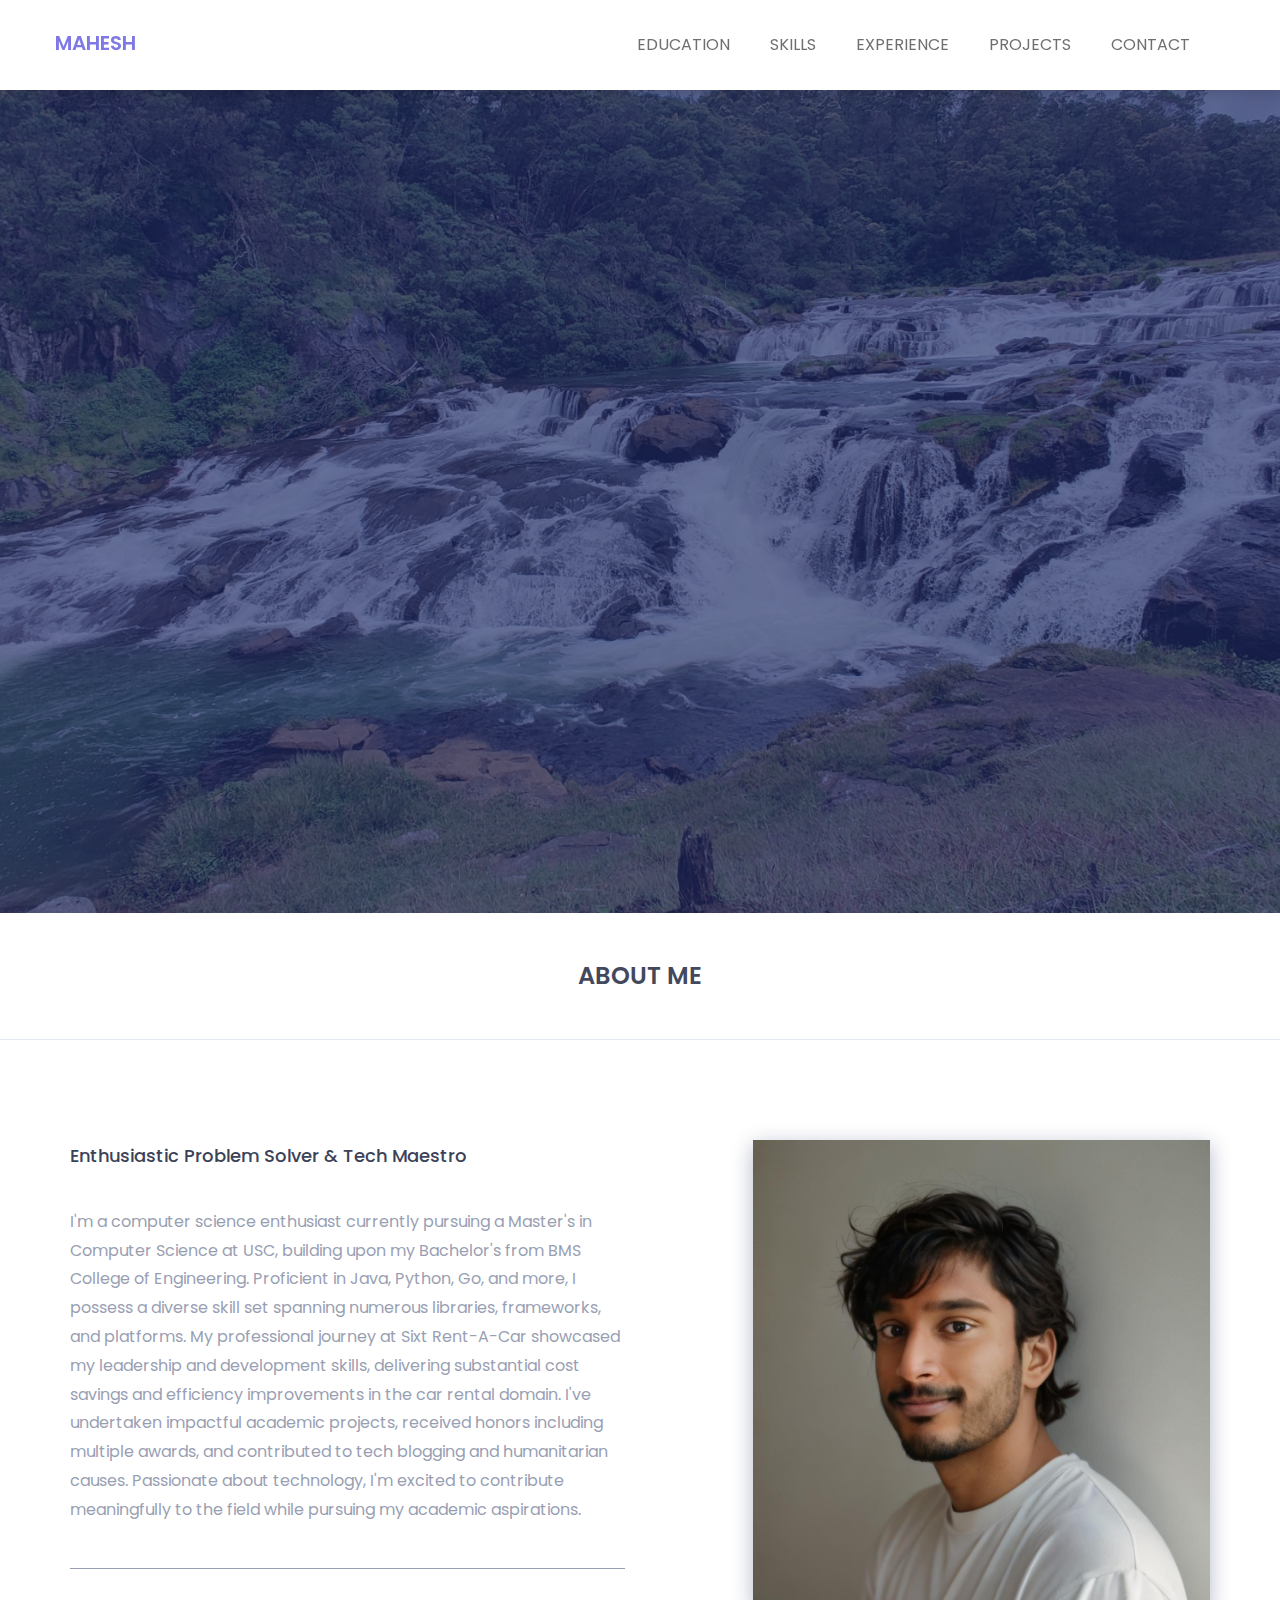
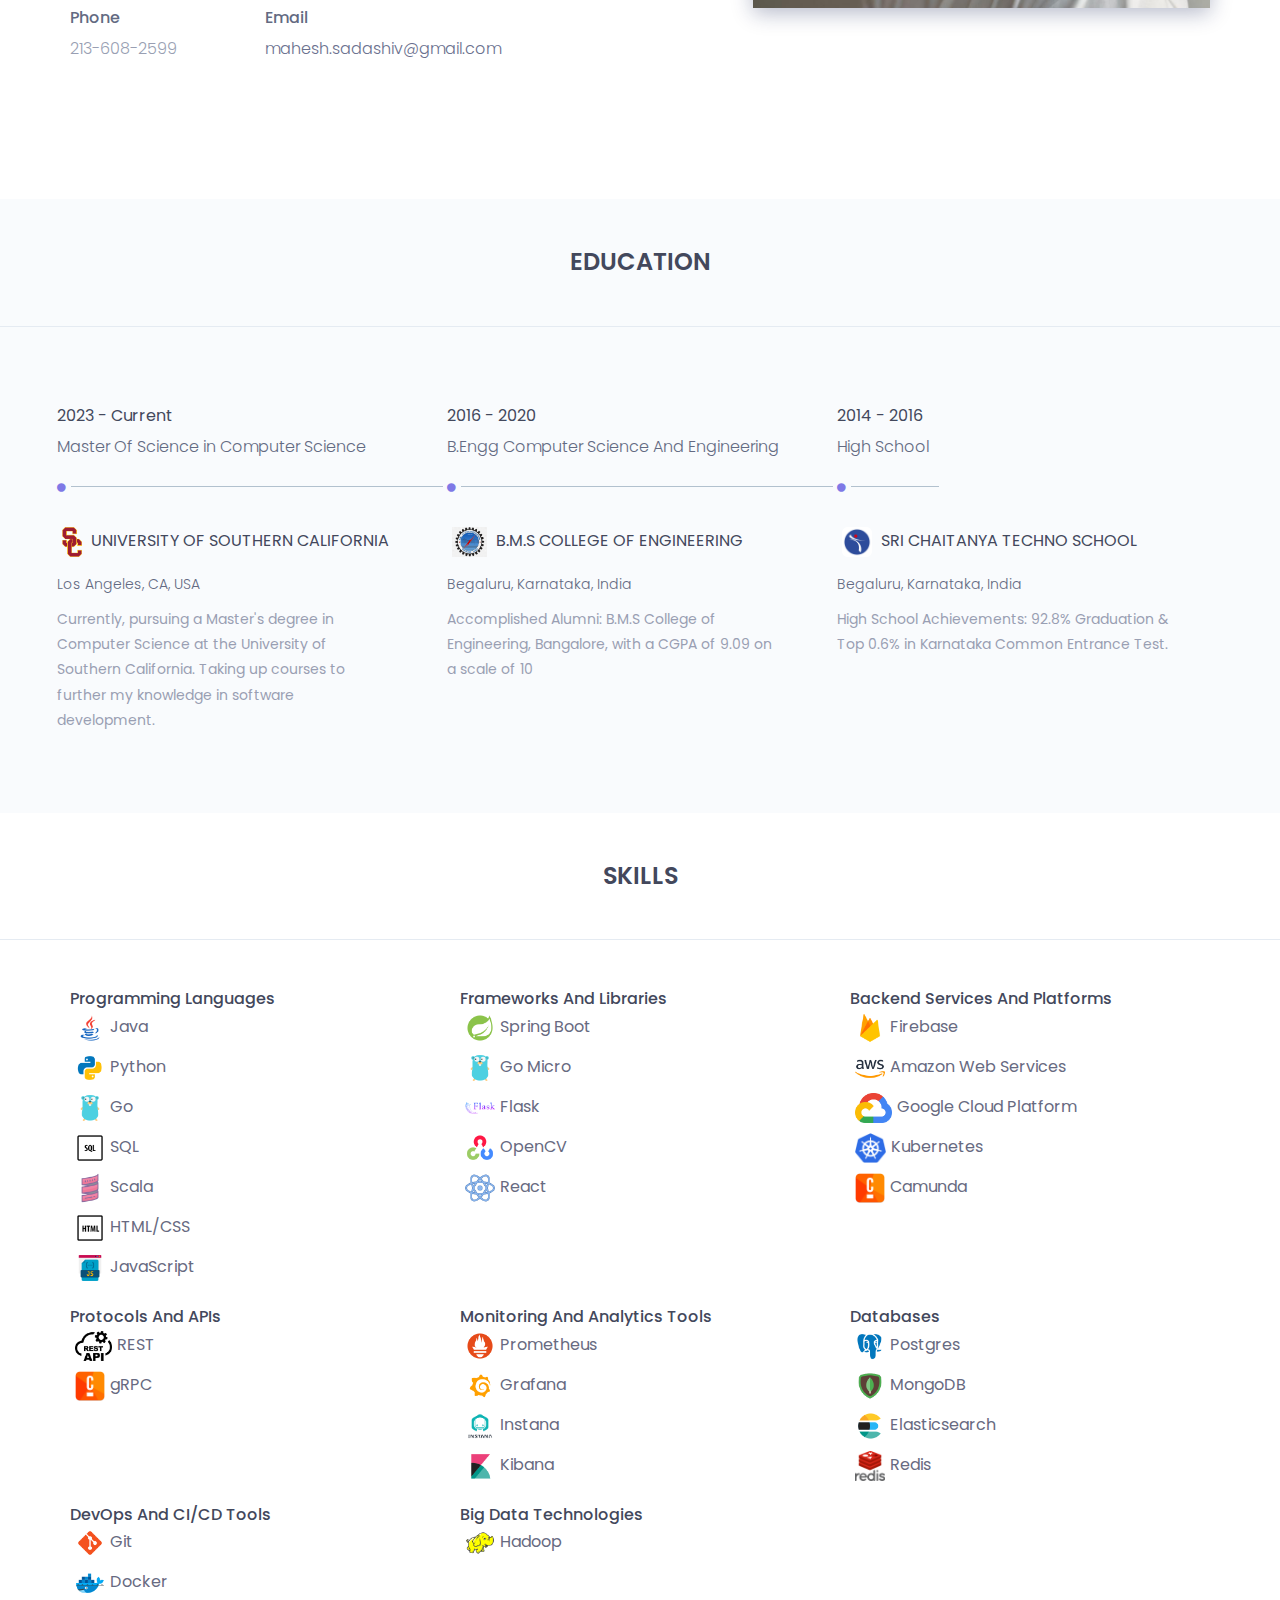
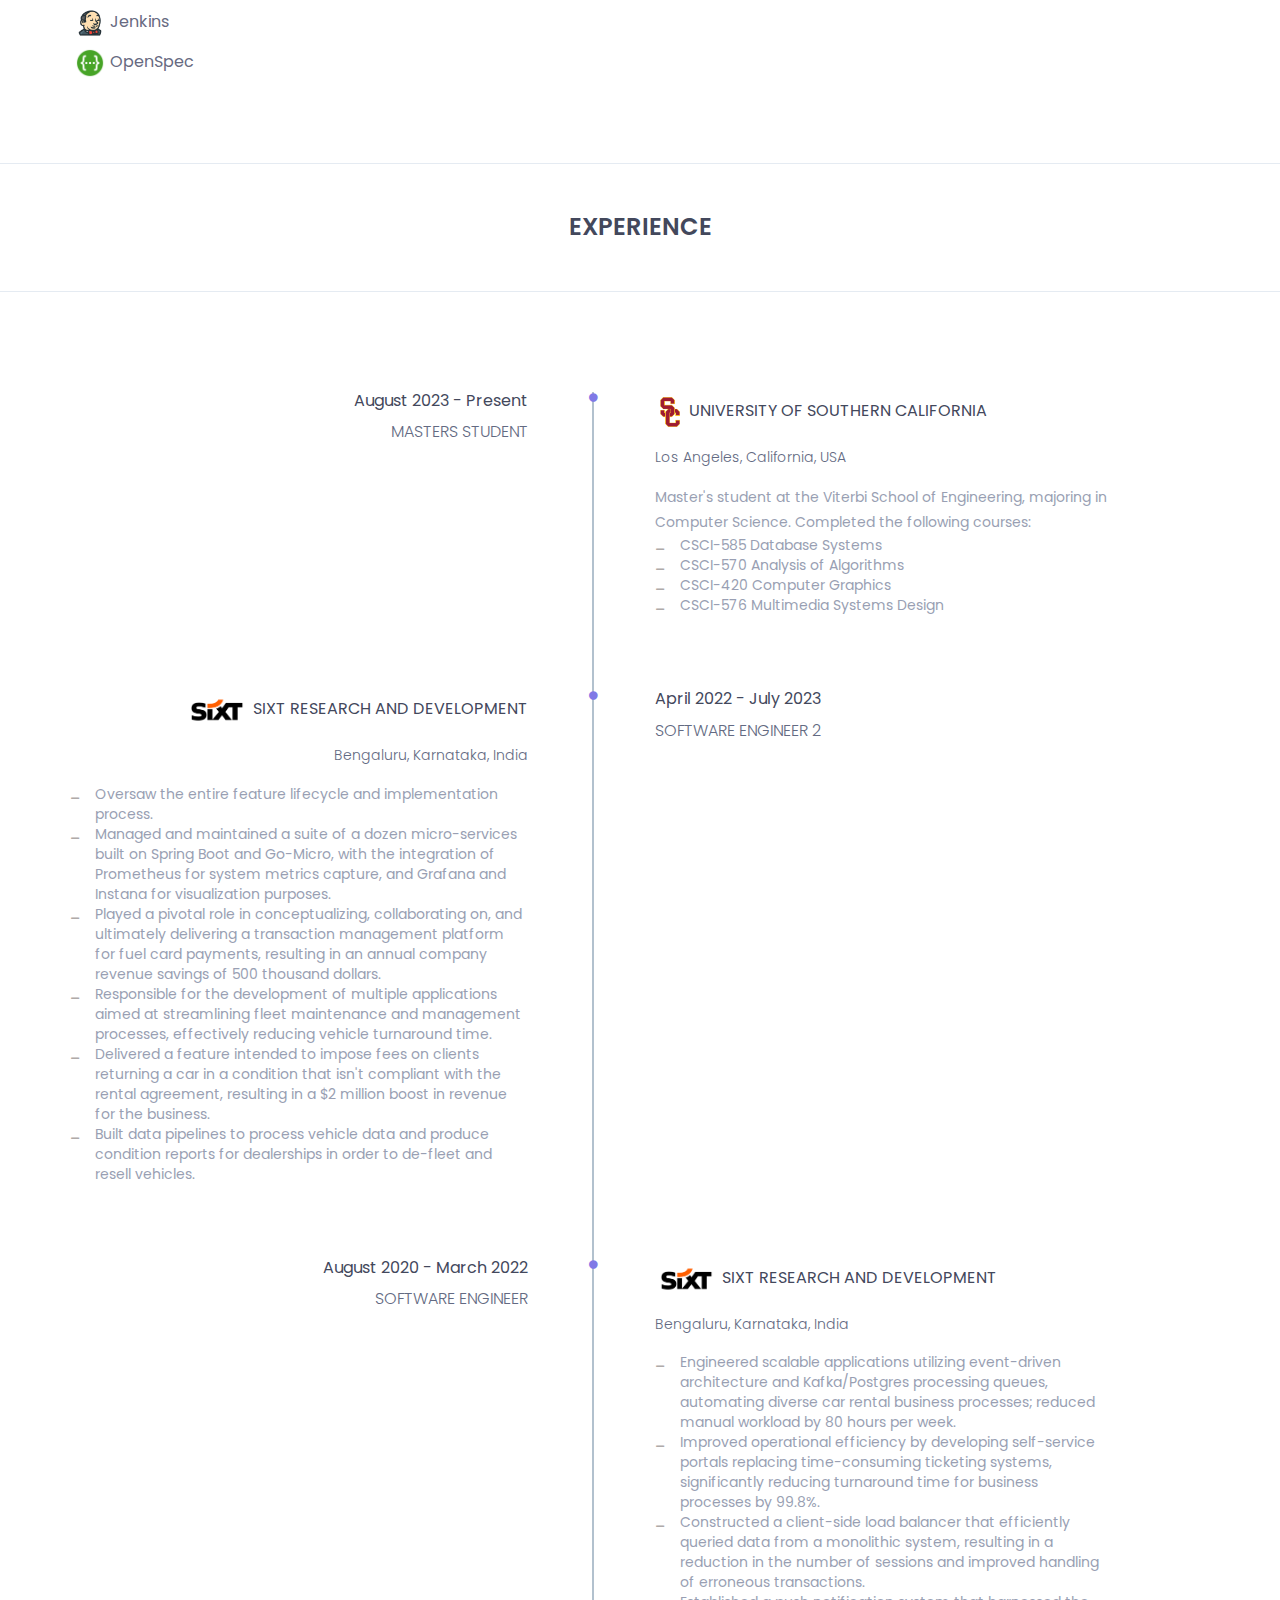
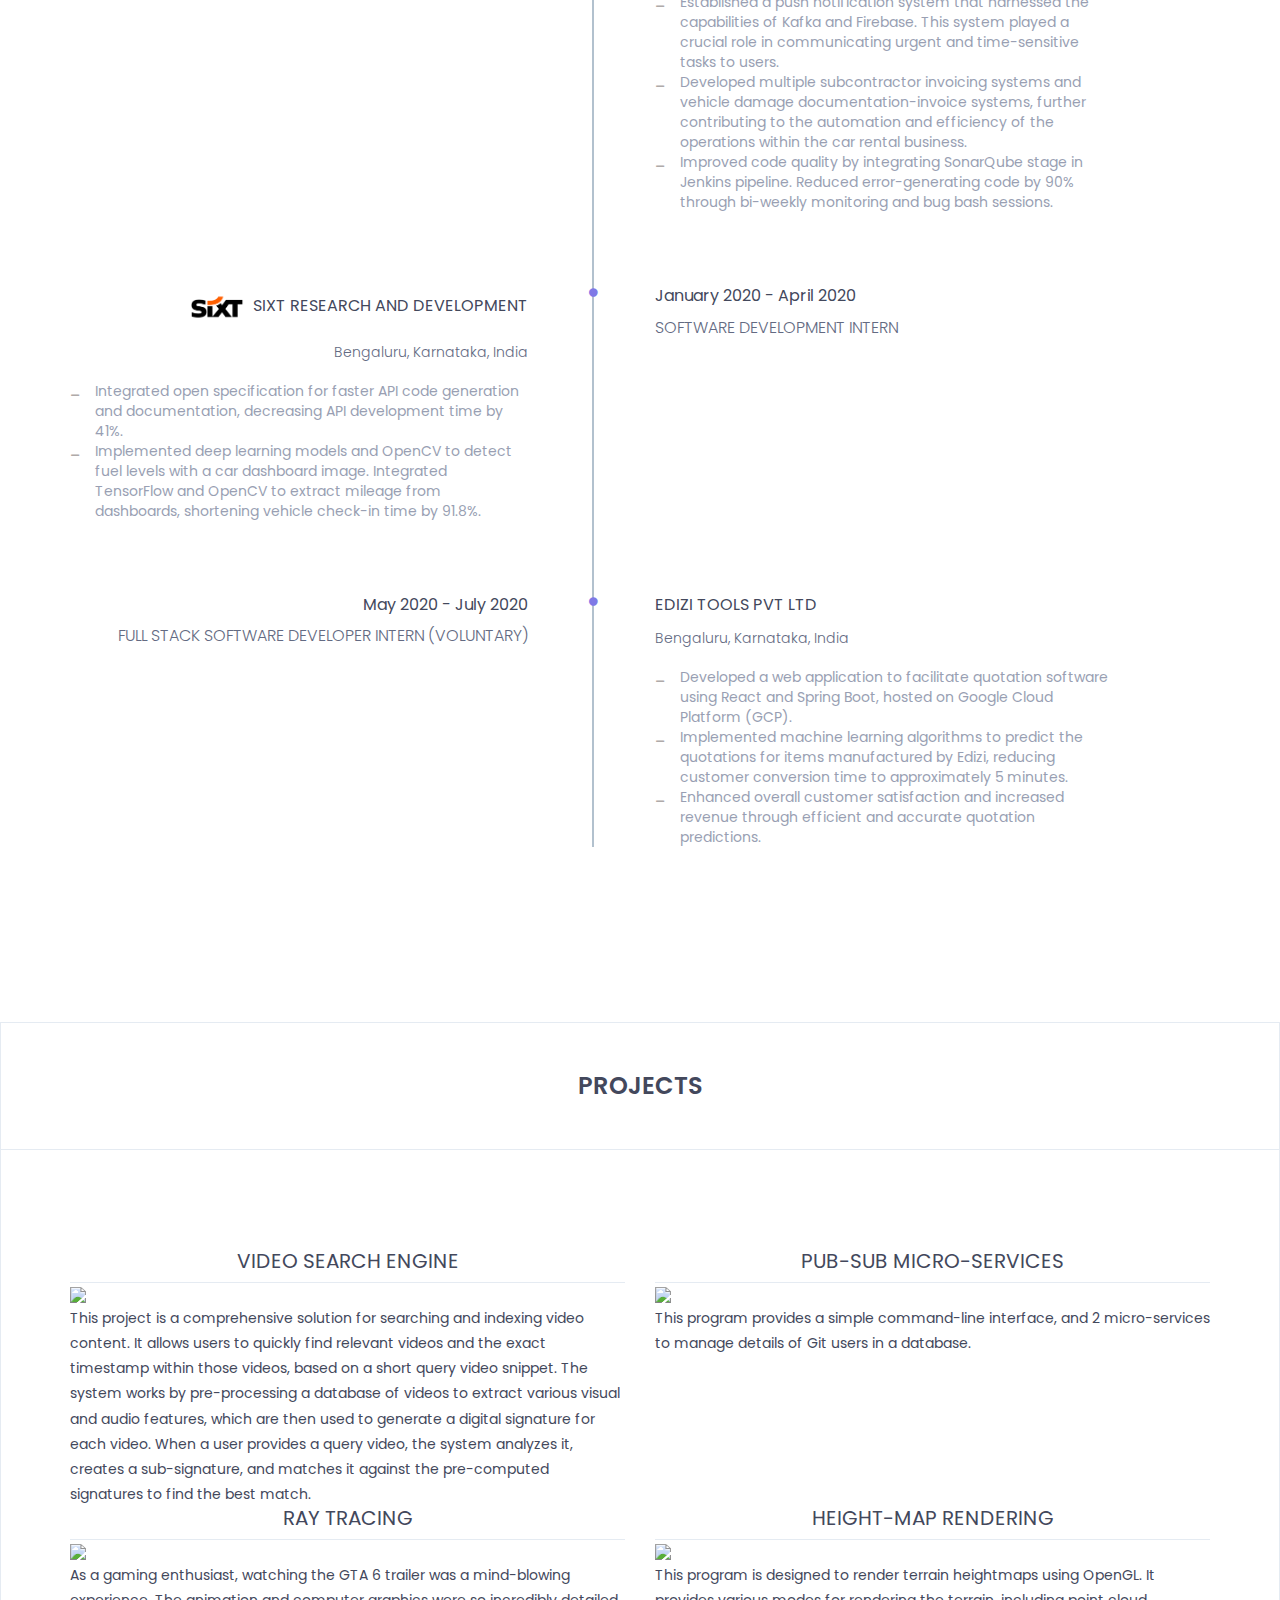
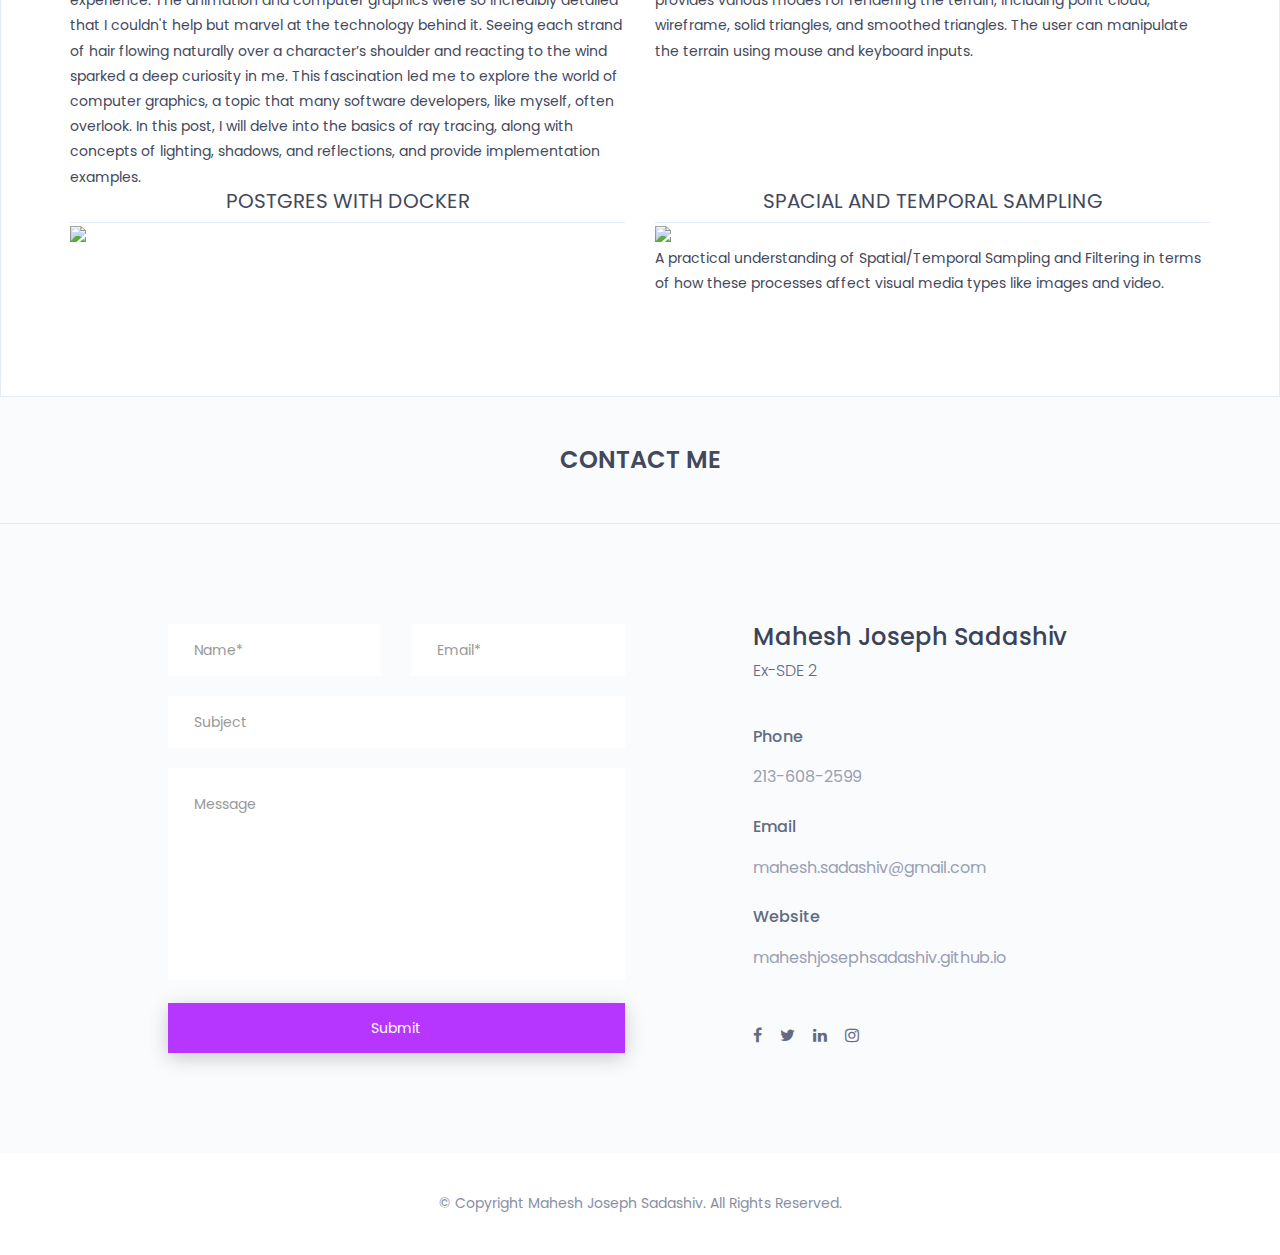
==== commit 82d08a11: "redis icon" ====
--- a/index.html
+++ b/index.html
@@ -303,7 +303,7 @@
 								<div class="item"><img class="logo" src="./assets/icons/icons8-postgresql-100.png" alt="Postgres Icon">Postgres</div>
 								<div class="item"><img class="logo" src="./assets/icons/icons8-mongodb-100.png" alt="MongoDB Icon">MongoDB</div>
 								<div class="item"><img class="logo" src="./assets/icons/icons8-elasticsearch-100.png" alt="ElasticSearch Icon">Elasticsearch</div>
-								<div class="item"><img class="logo" src="./assets/icons/rest.png" alt="redis Icon">Redis</div>
+								<div class="item"><img class="logo" src="./assets/icons/redis.png" alt="redis Icon">Redis</div>
 							</div>
 						</div>
 							<div class="row top-buffer">
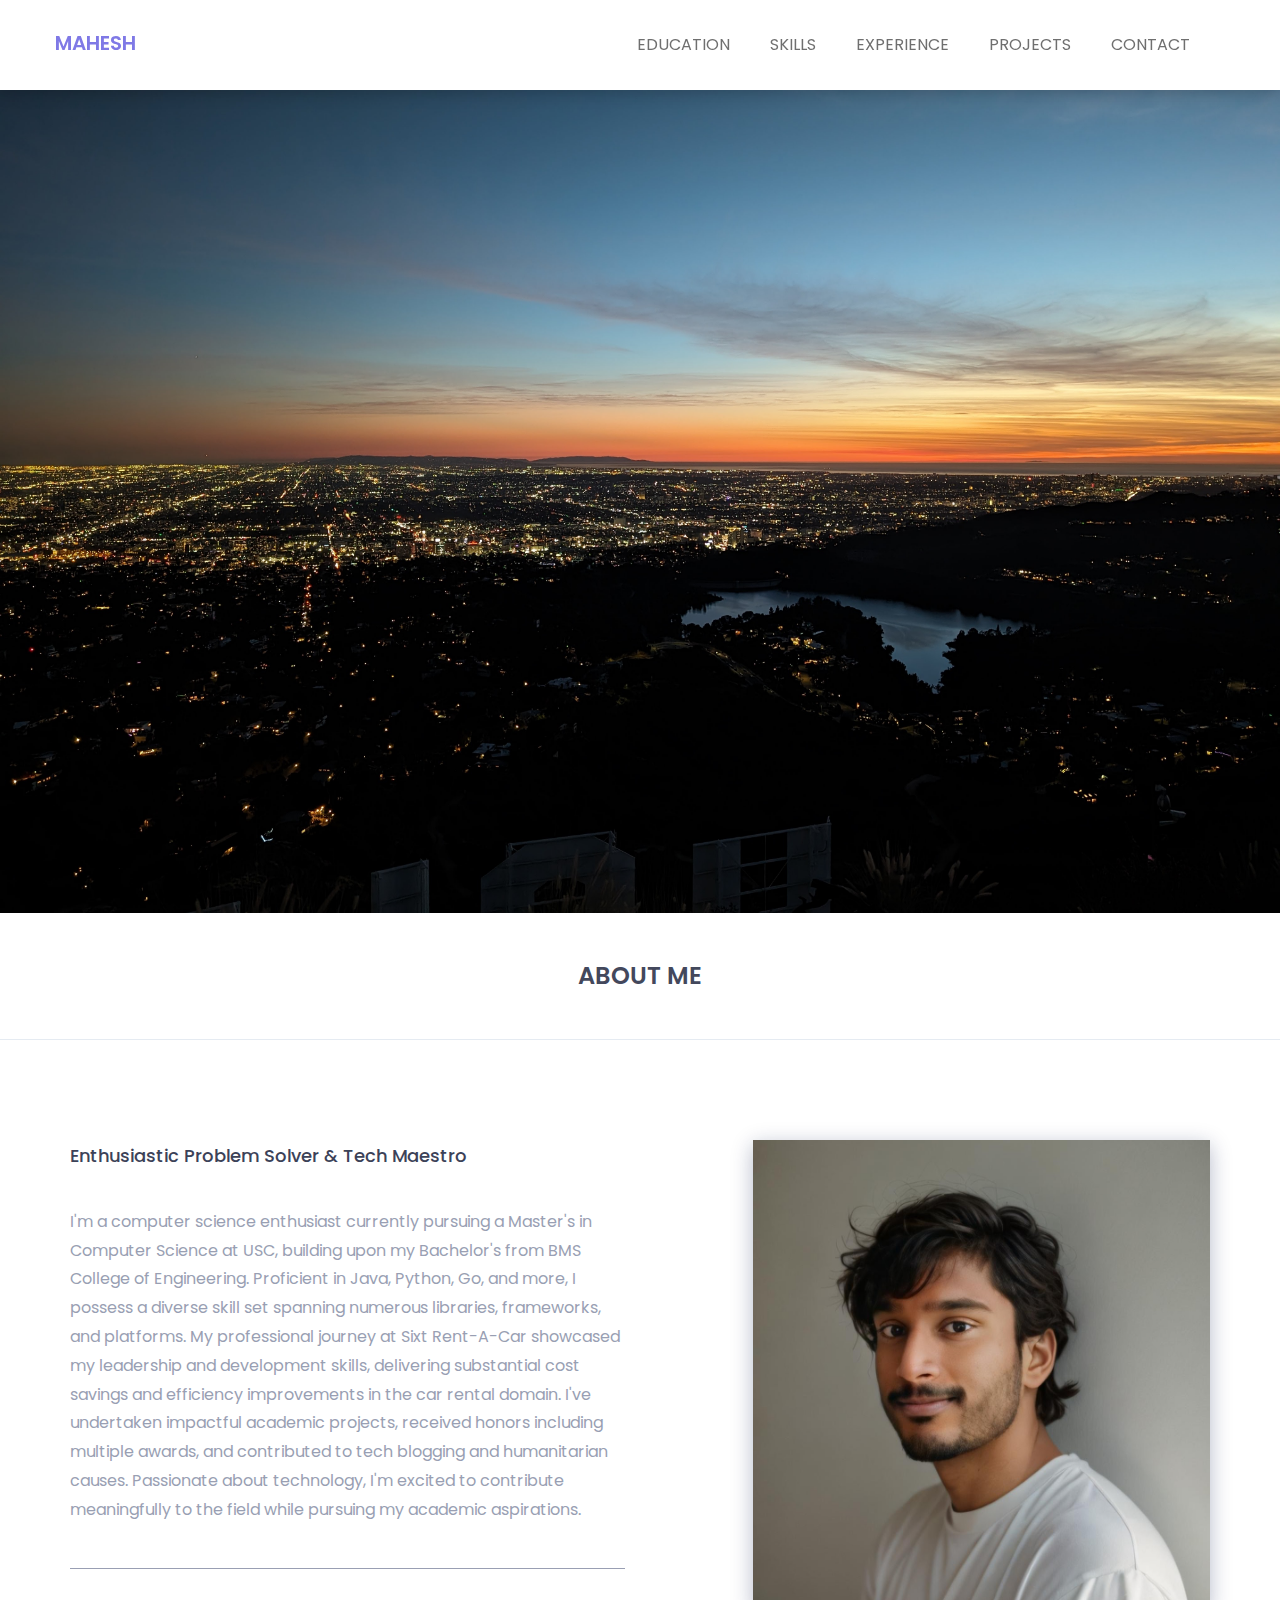
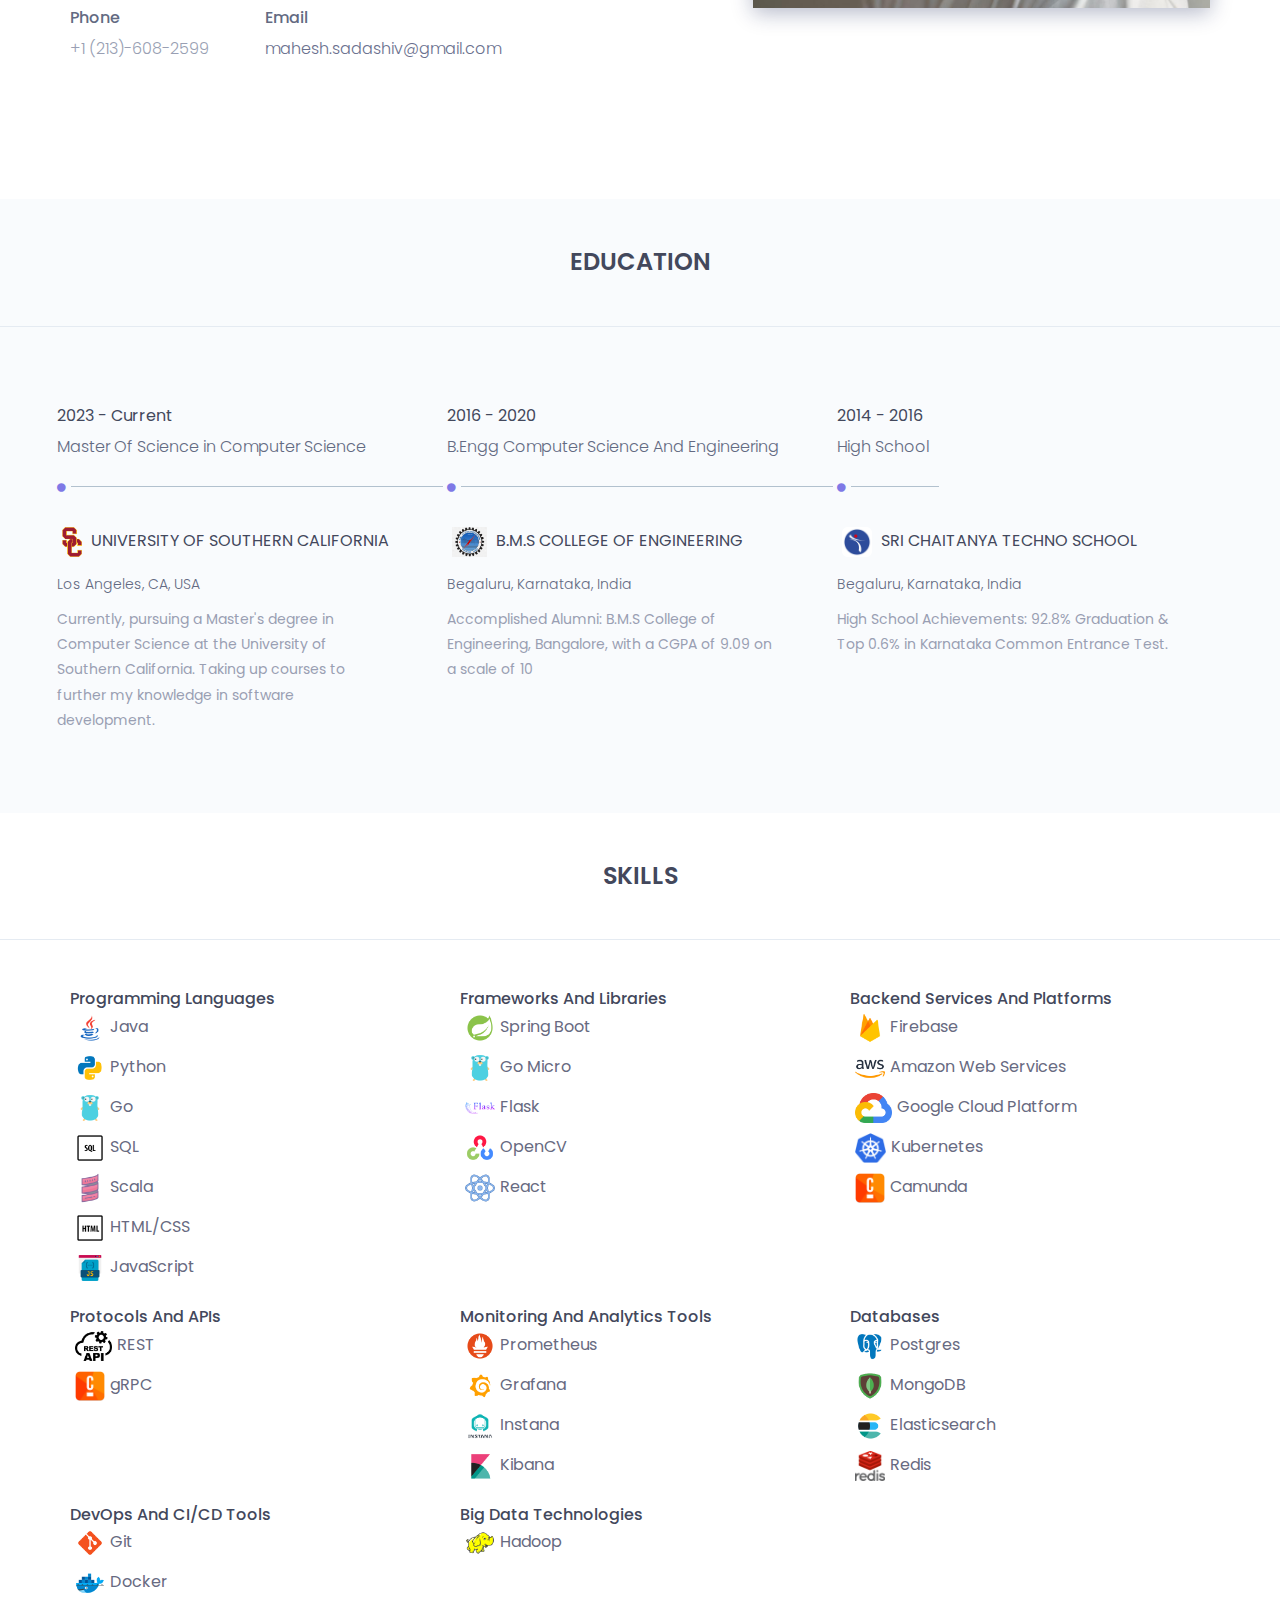
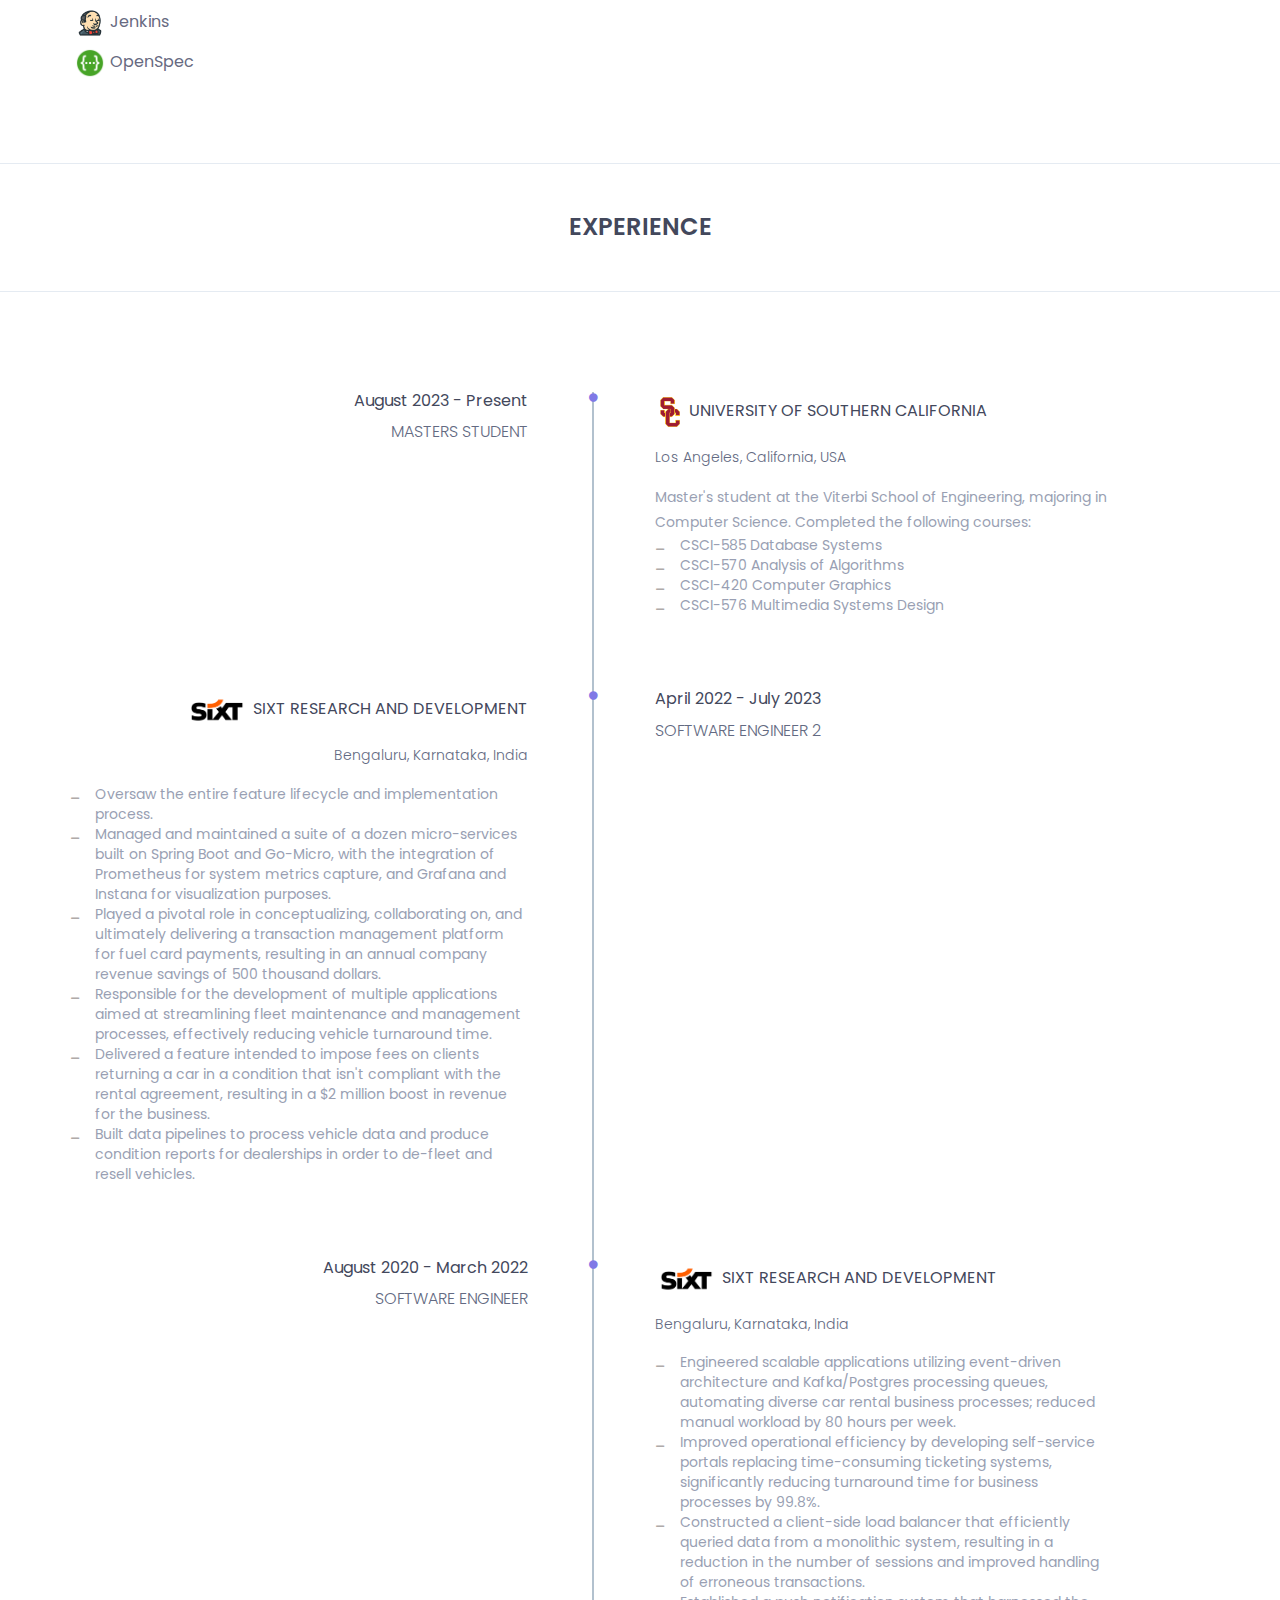
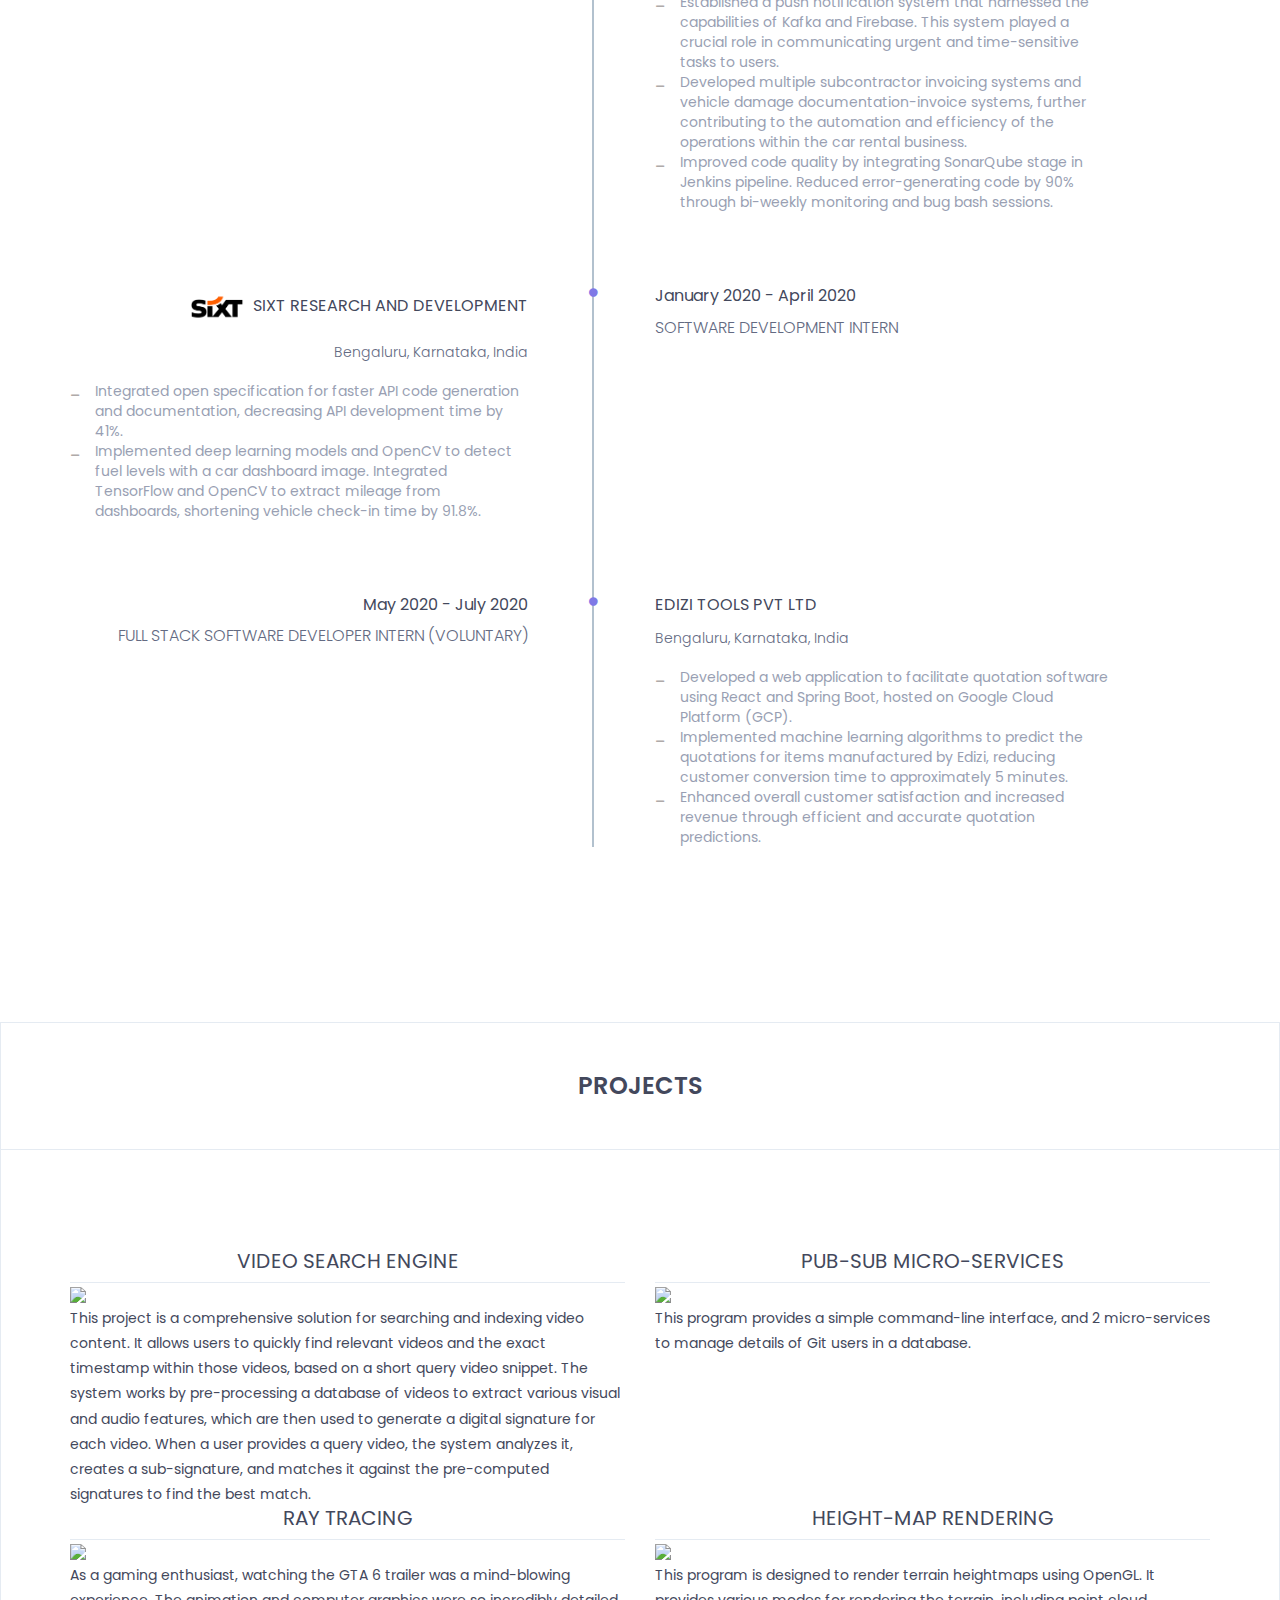
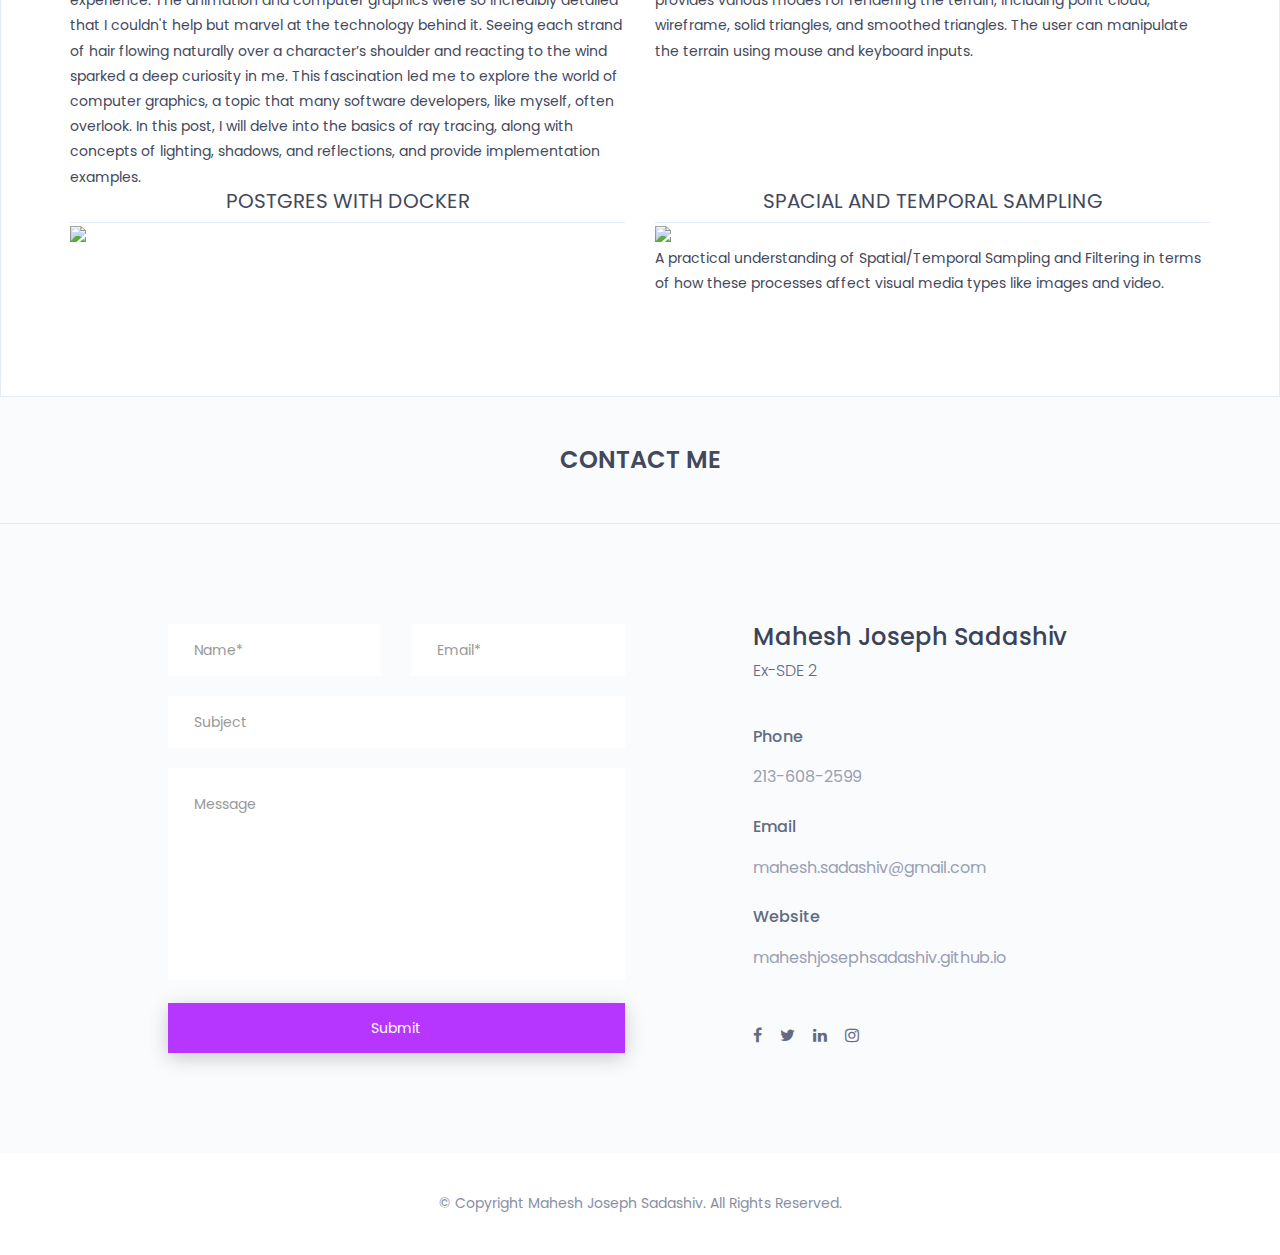
==== commit a7b4a457: "refactoring" ====
--- a/index.html
+++ b/index.html
@@ -133,7 +133,7 @@
 									<div class="col-sm-4">
 										<div class="single-about-add-info">
 											<h3>phone</h3>
-											<p>213-608-2599</p>
+											<p>+1 (213)-608-2599</p>
 										</div>
 									</div>
 									<div class="col-sm-4">
--- a/assets/css/style.css
+++ b/assets/css/style.css
@@ -200,7 +200,7 @@
     content: " ";
     top:0;
     left:0;
-    background:rgba(31,44,108,.65);
+
     width:100%;
     height:100%;
 }
@@ -212,12 +212,13 @@
     font-weight: 700;
     text-transform: uppercase;
     line-height: 1.5;
+    color: #FFF;
 }
 .header-text h2 span {color: #7f79e6;}
 .header-text p {
     color: #fff;
     font-size: 20px;
-    font-weight: 300;
+    font-weight: 500;
     text-transform: uppercase;
     margin: 30px 0 60px;
     letter-spacing: 1px;
@@ -229,7 +230,7 @@
     border-radius: 3px;
     text-transform: capitalize;
     color: #fff;
-    background: #b636ff;
+    background: ##5922FF;
     border:1px solid #b636ff;
     box-shadow: 0 5px 20px rgba(0,0,0,.2);
     -webkit-transition: 0.3s linear; 
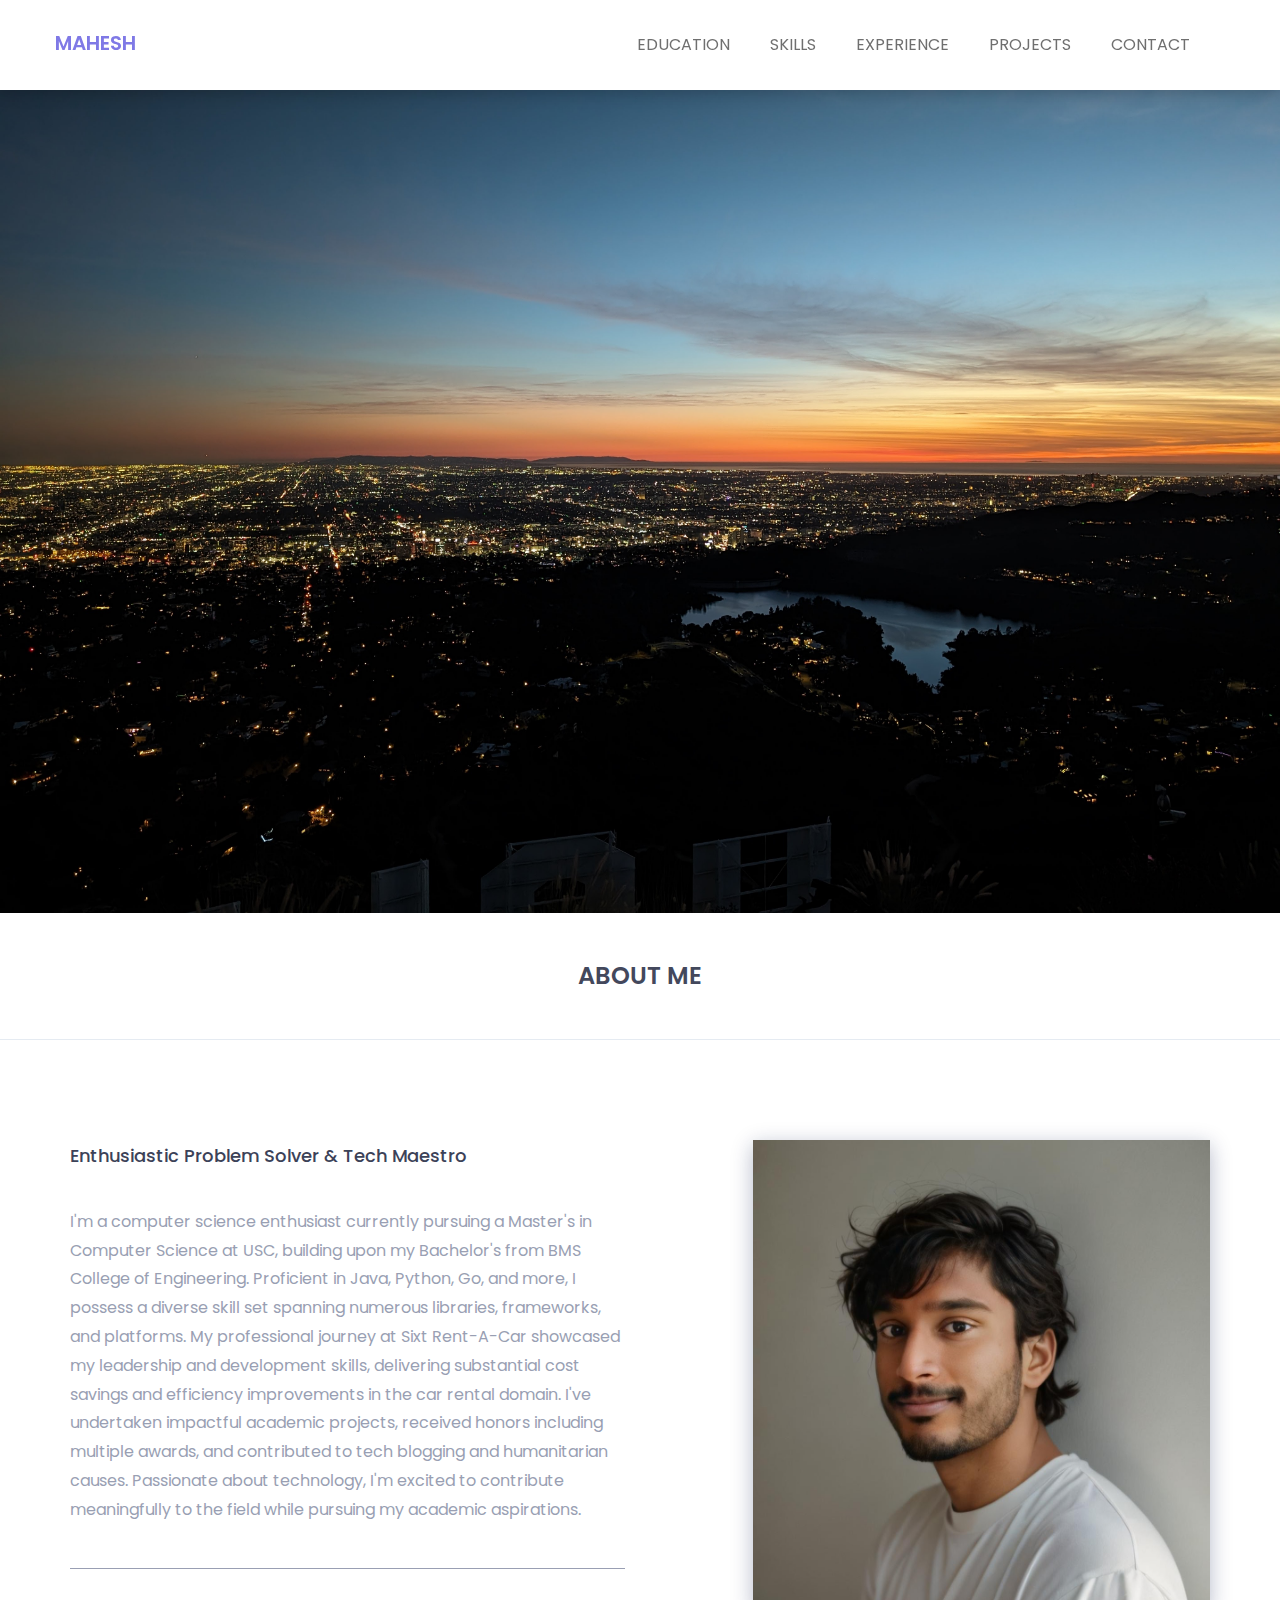
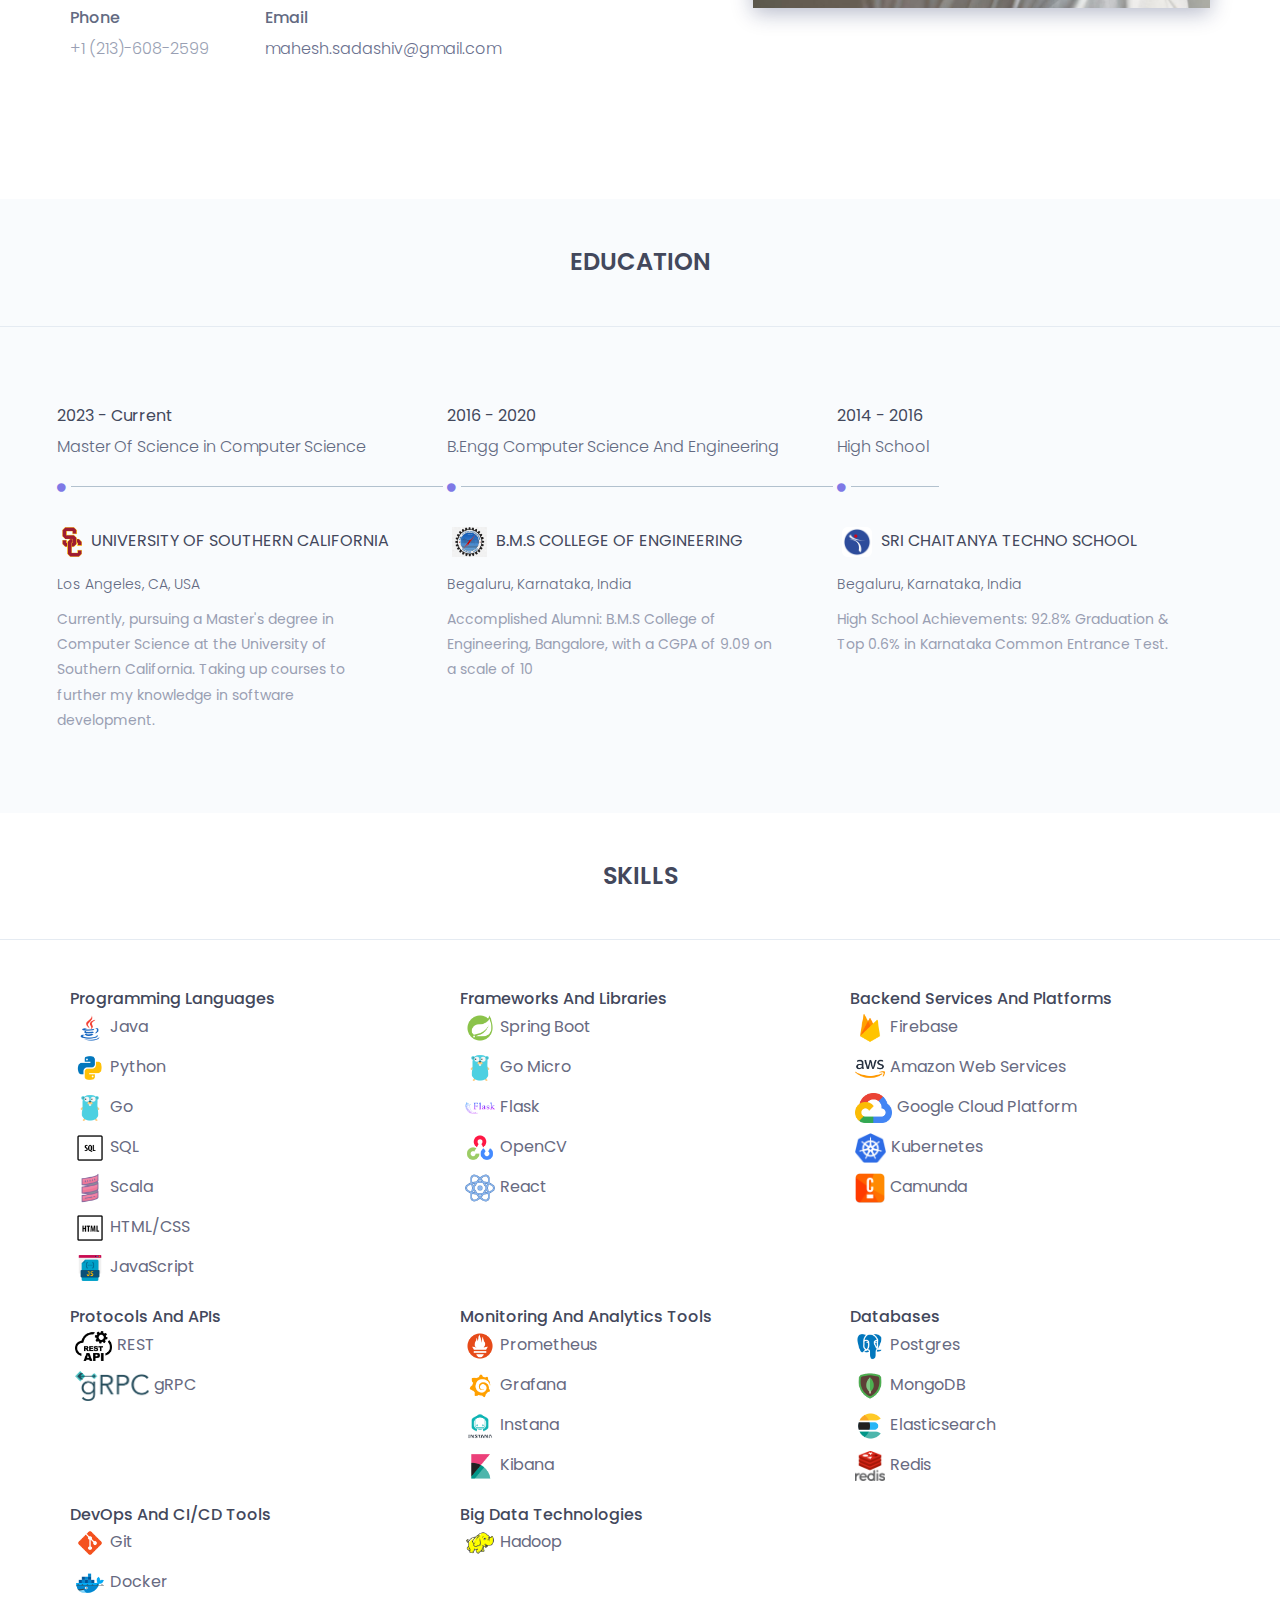
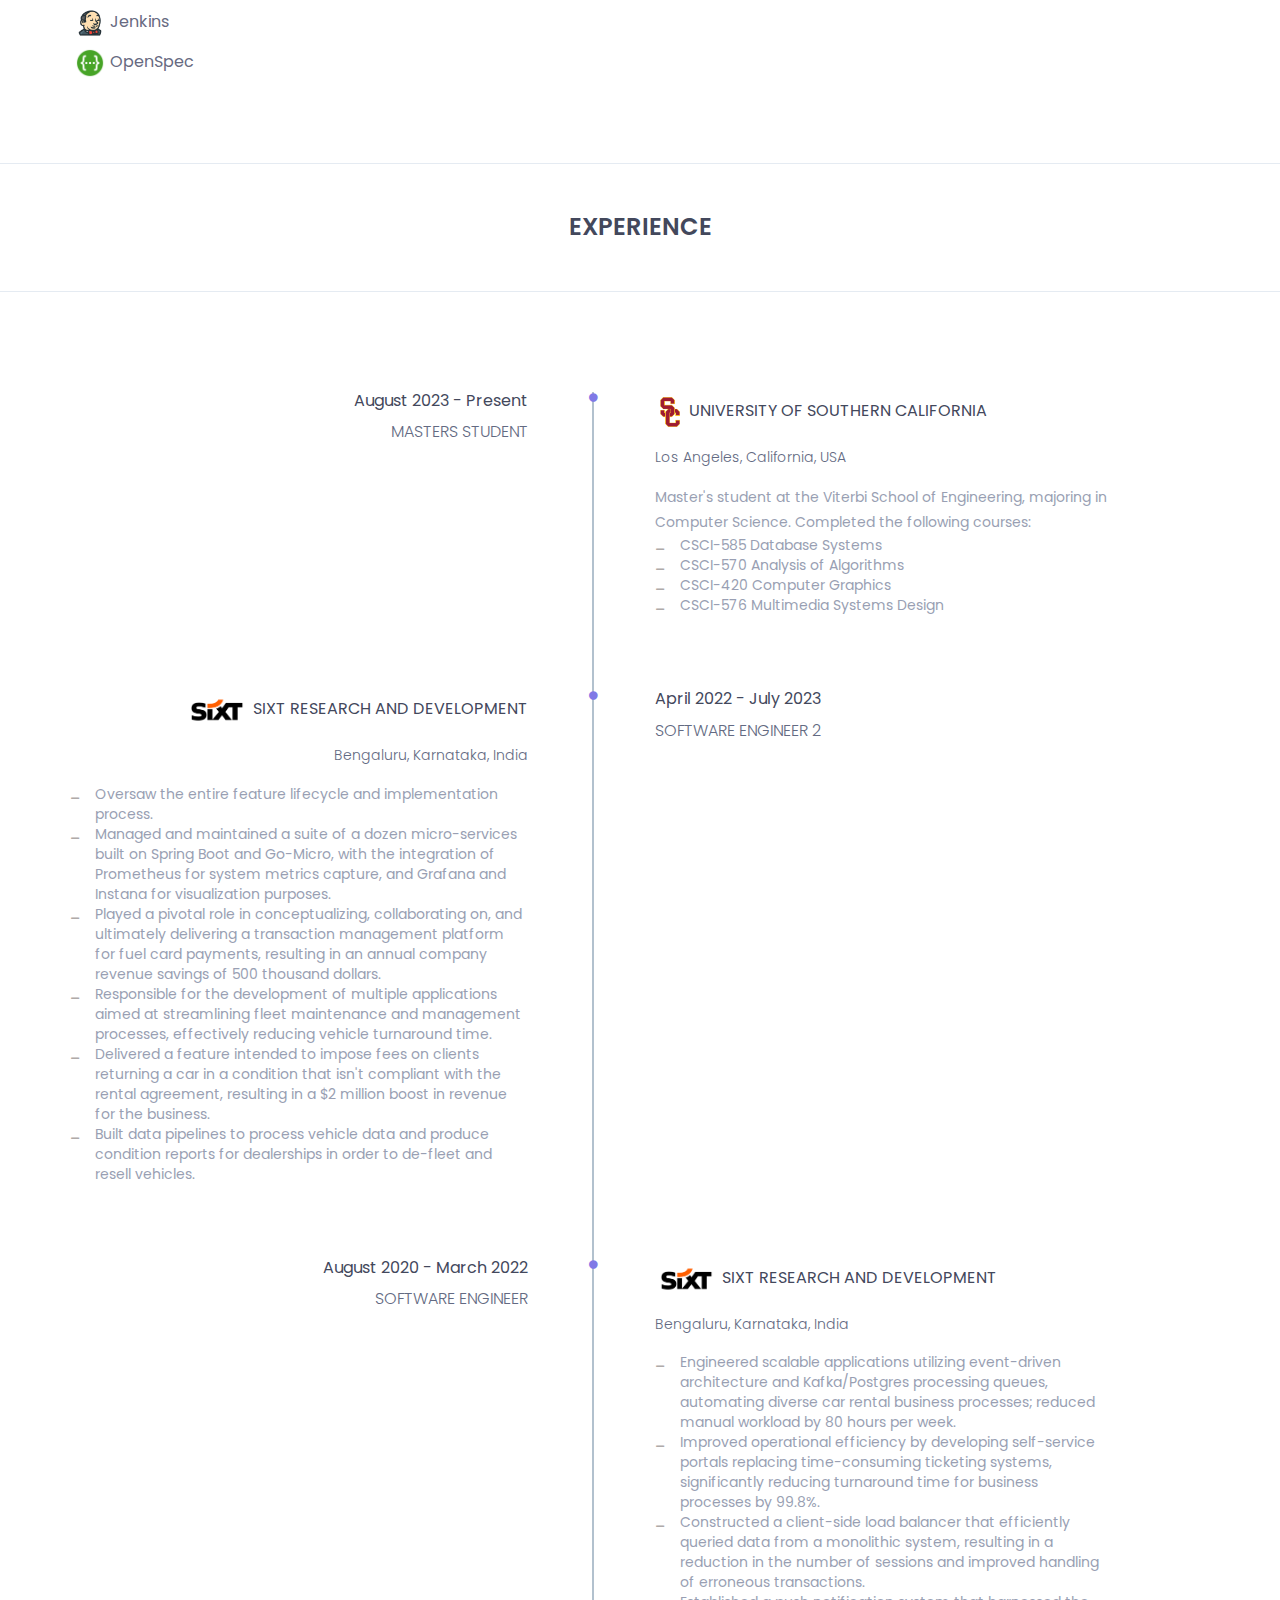
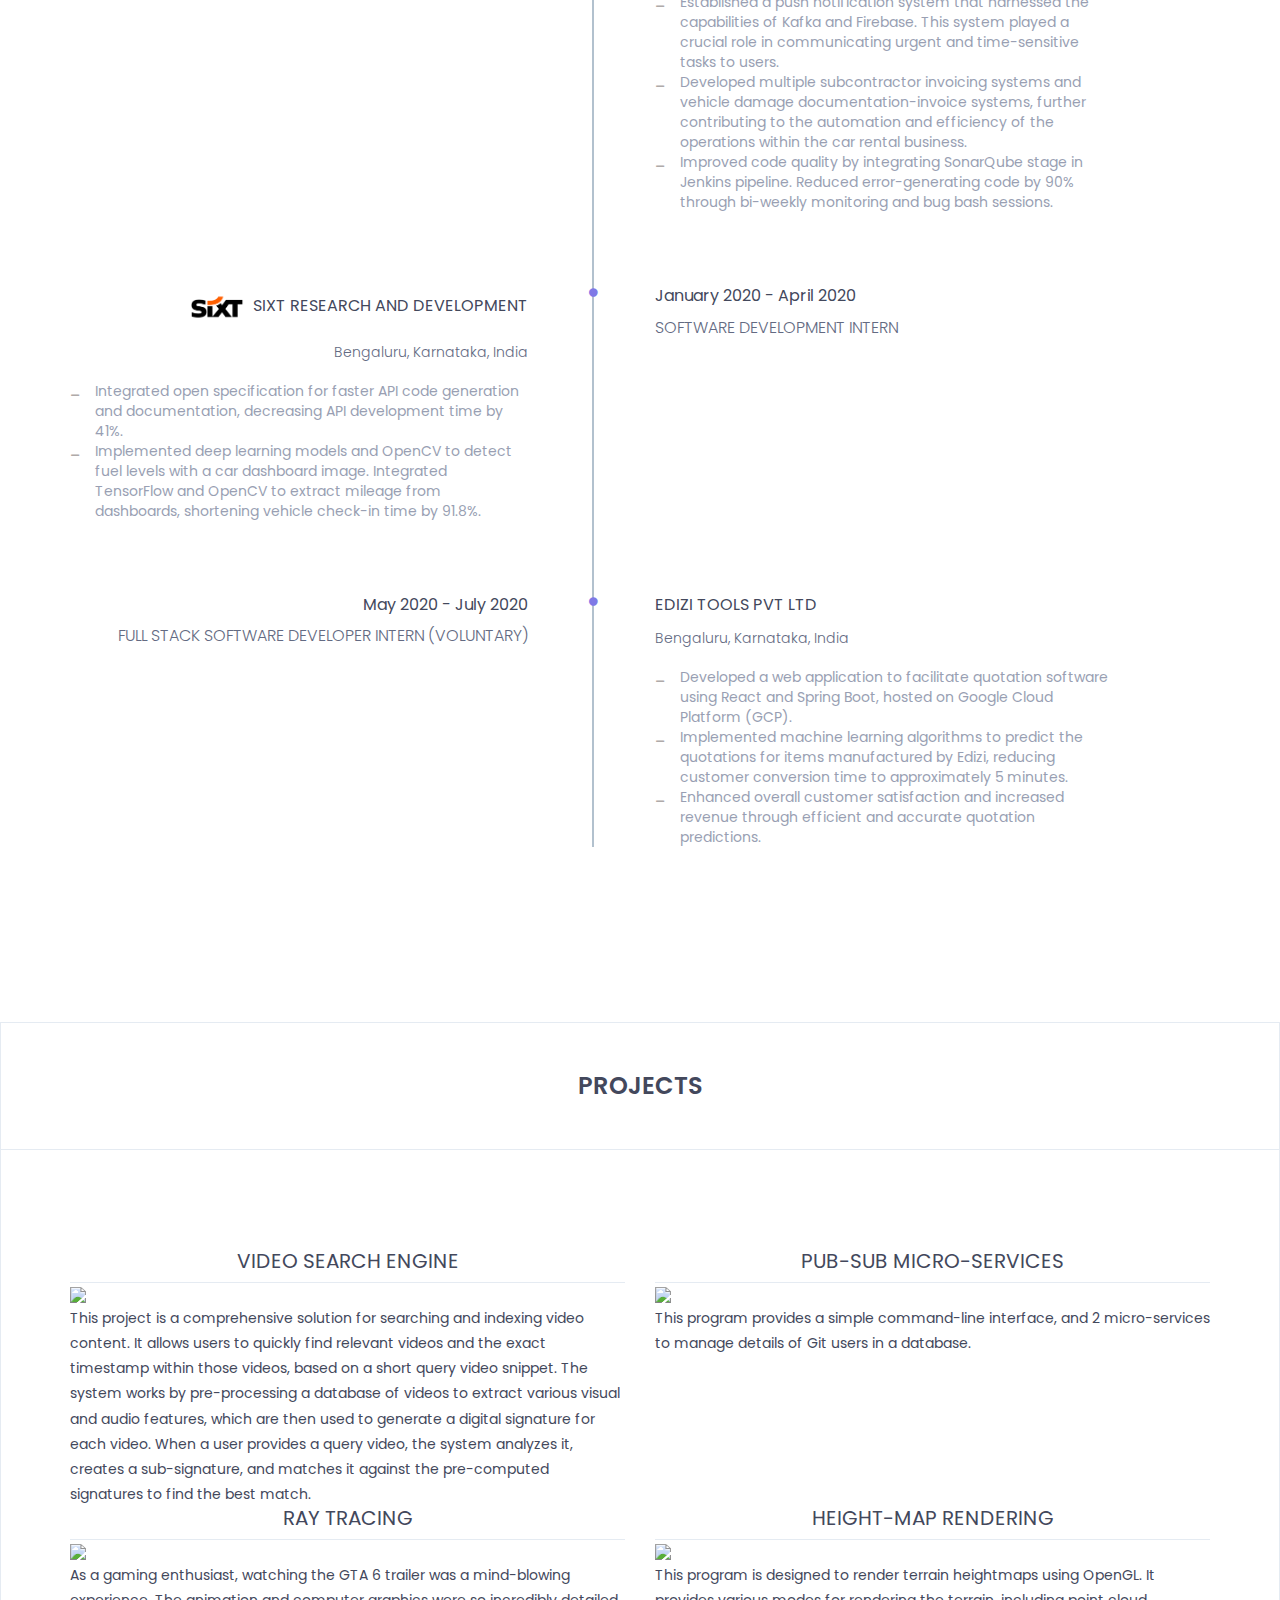
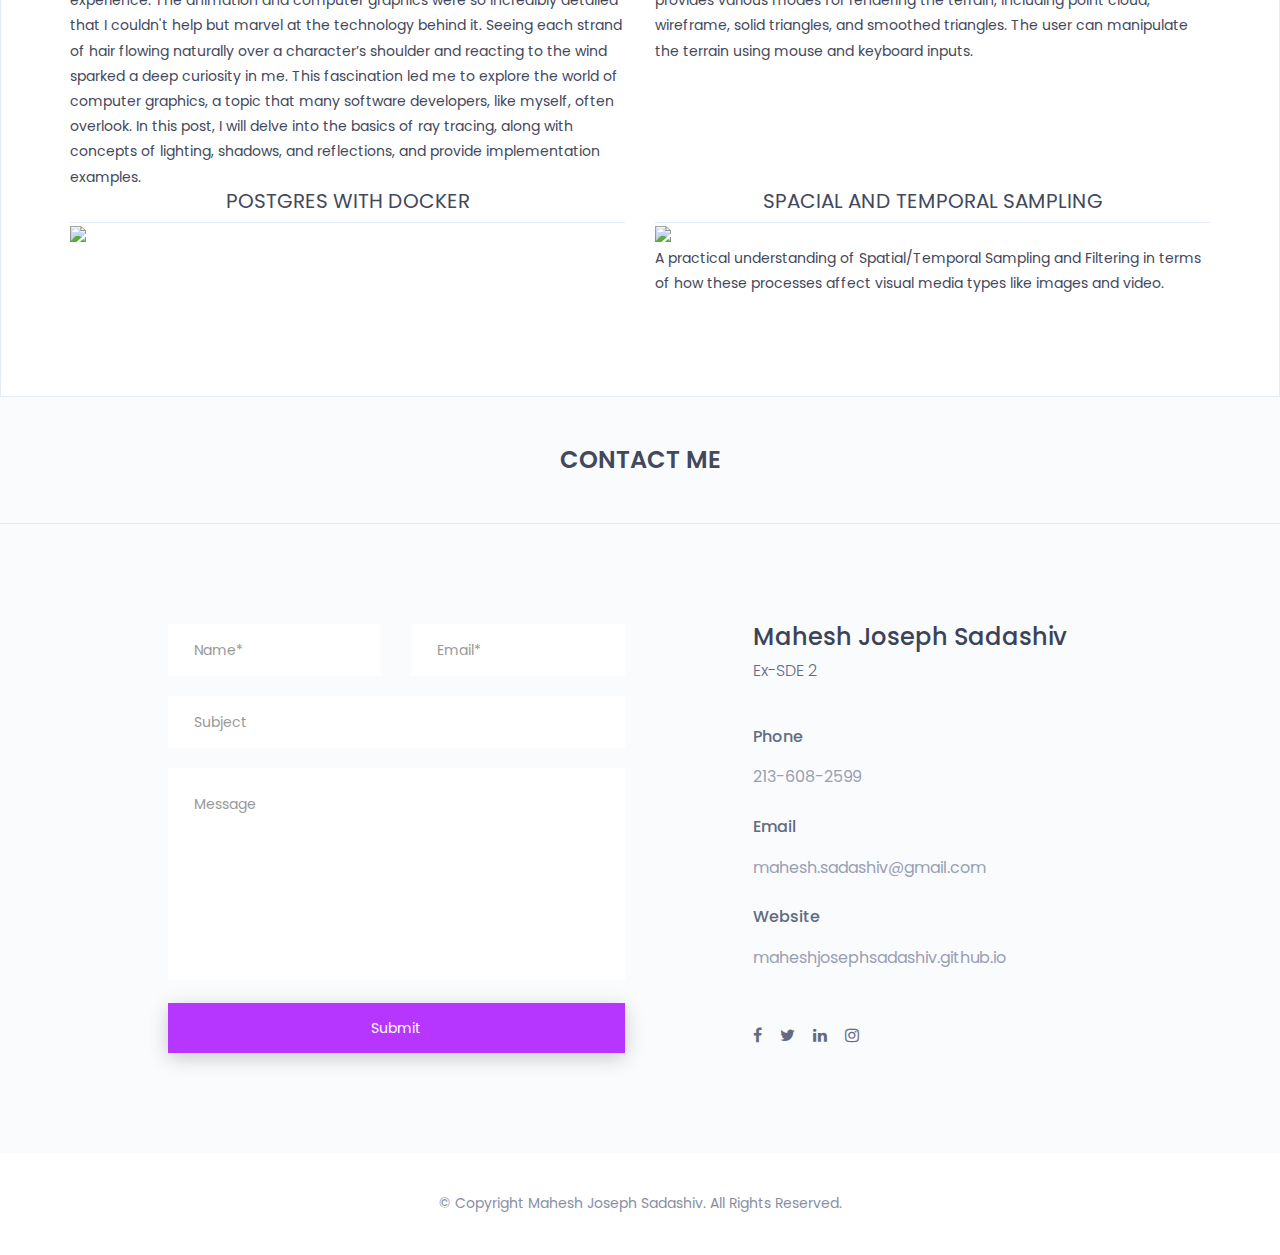
==== commit 6c27891b: "grpc icon" ====
--- a/index.html
+++ b/index.html
@@ -287,7 +287,7 @@
 							<div class="col-sm-4">
 								<h2>Protocols and APIs</h2>
 								<div class="item"><img class="logo" src="./assets/icons/rest.png" alt="REST Icon">REST</div>
-								<div class="item"><img class="logo" src="./assets/icons/camunda.png" alt="gRPC Icon">gRPC</div>
+								<div class="item"><img class="logo" src="./assets/icons/grpc.png" alt="gRPC Icon">gRPC</div>
 							</div>
 
 							<div class="col-sm-4">
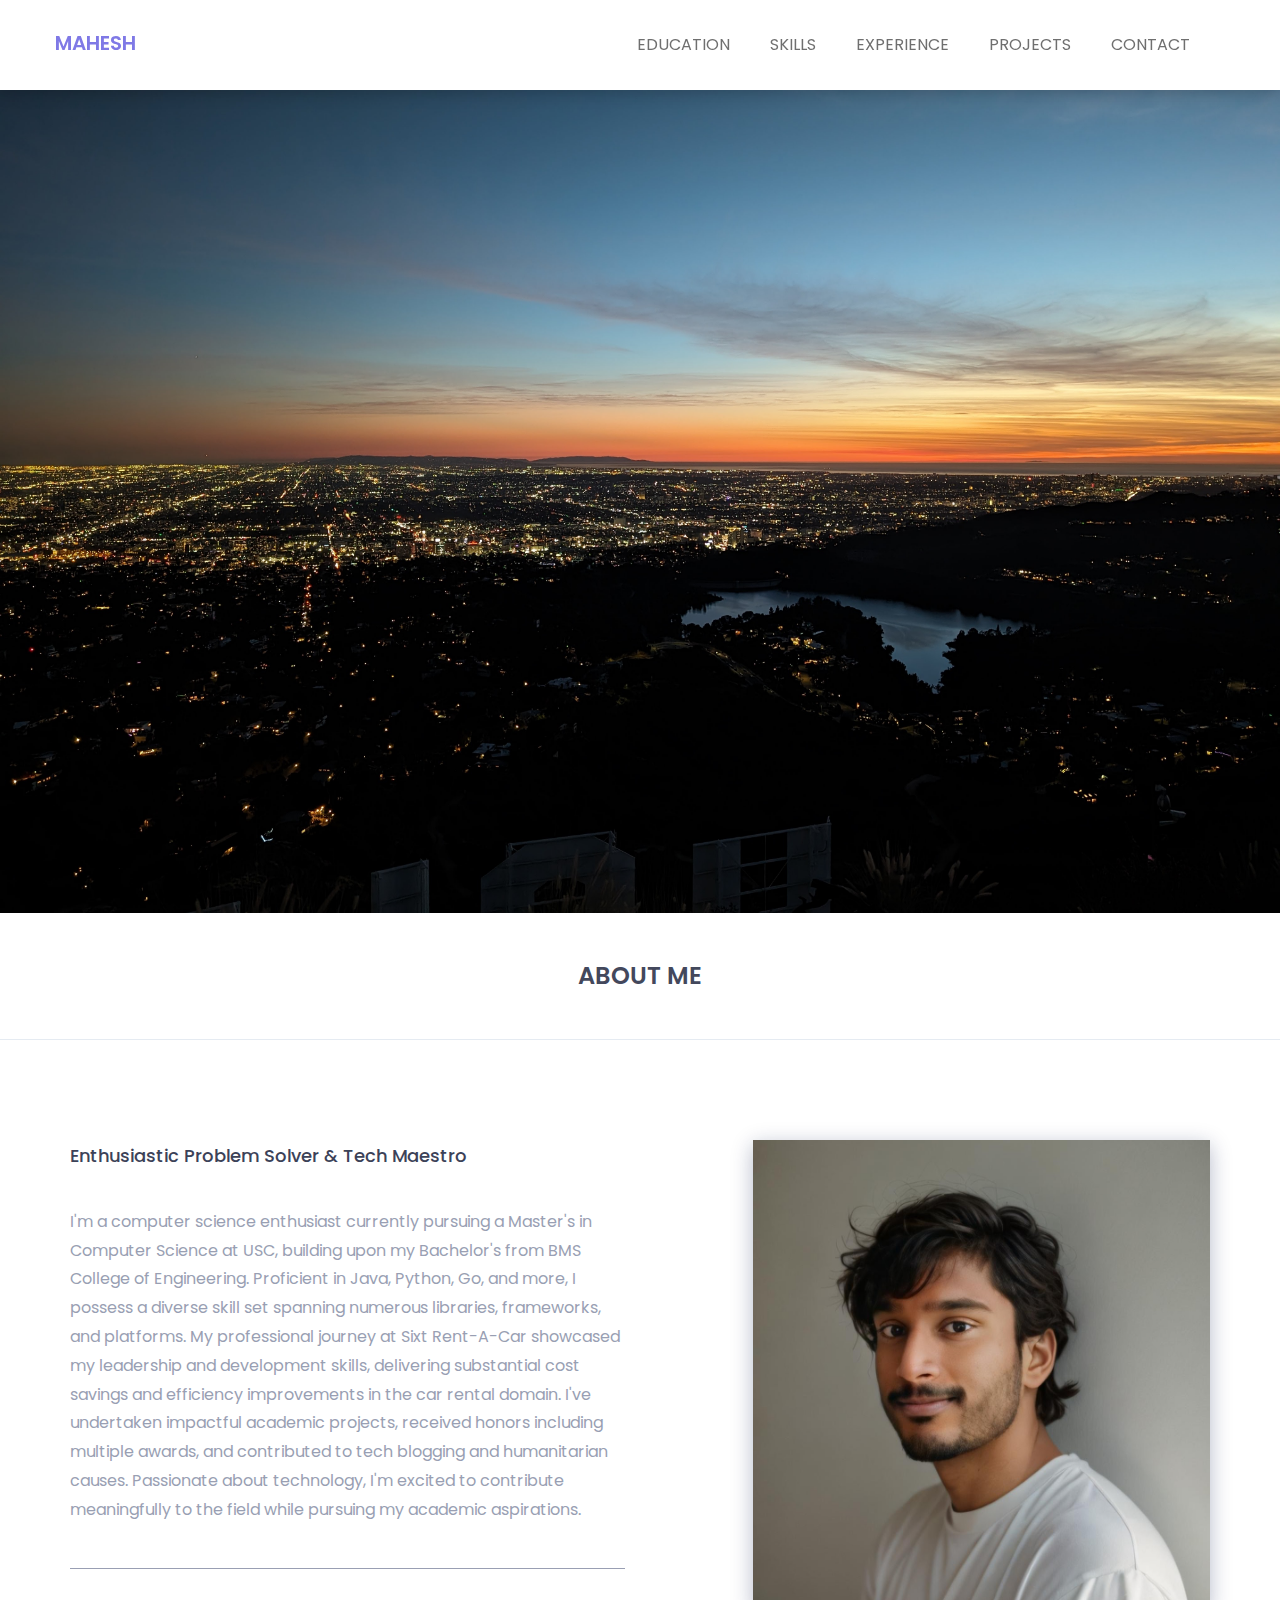
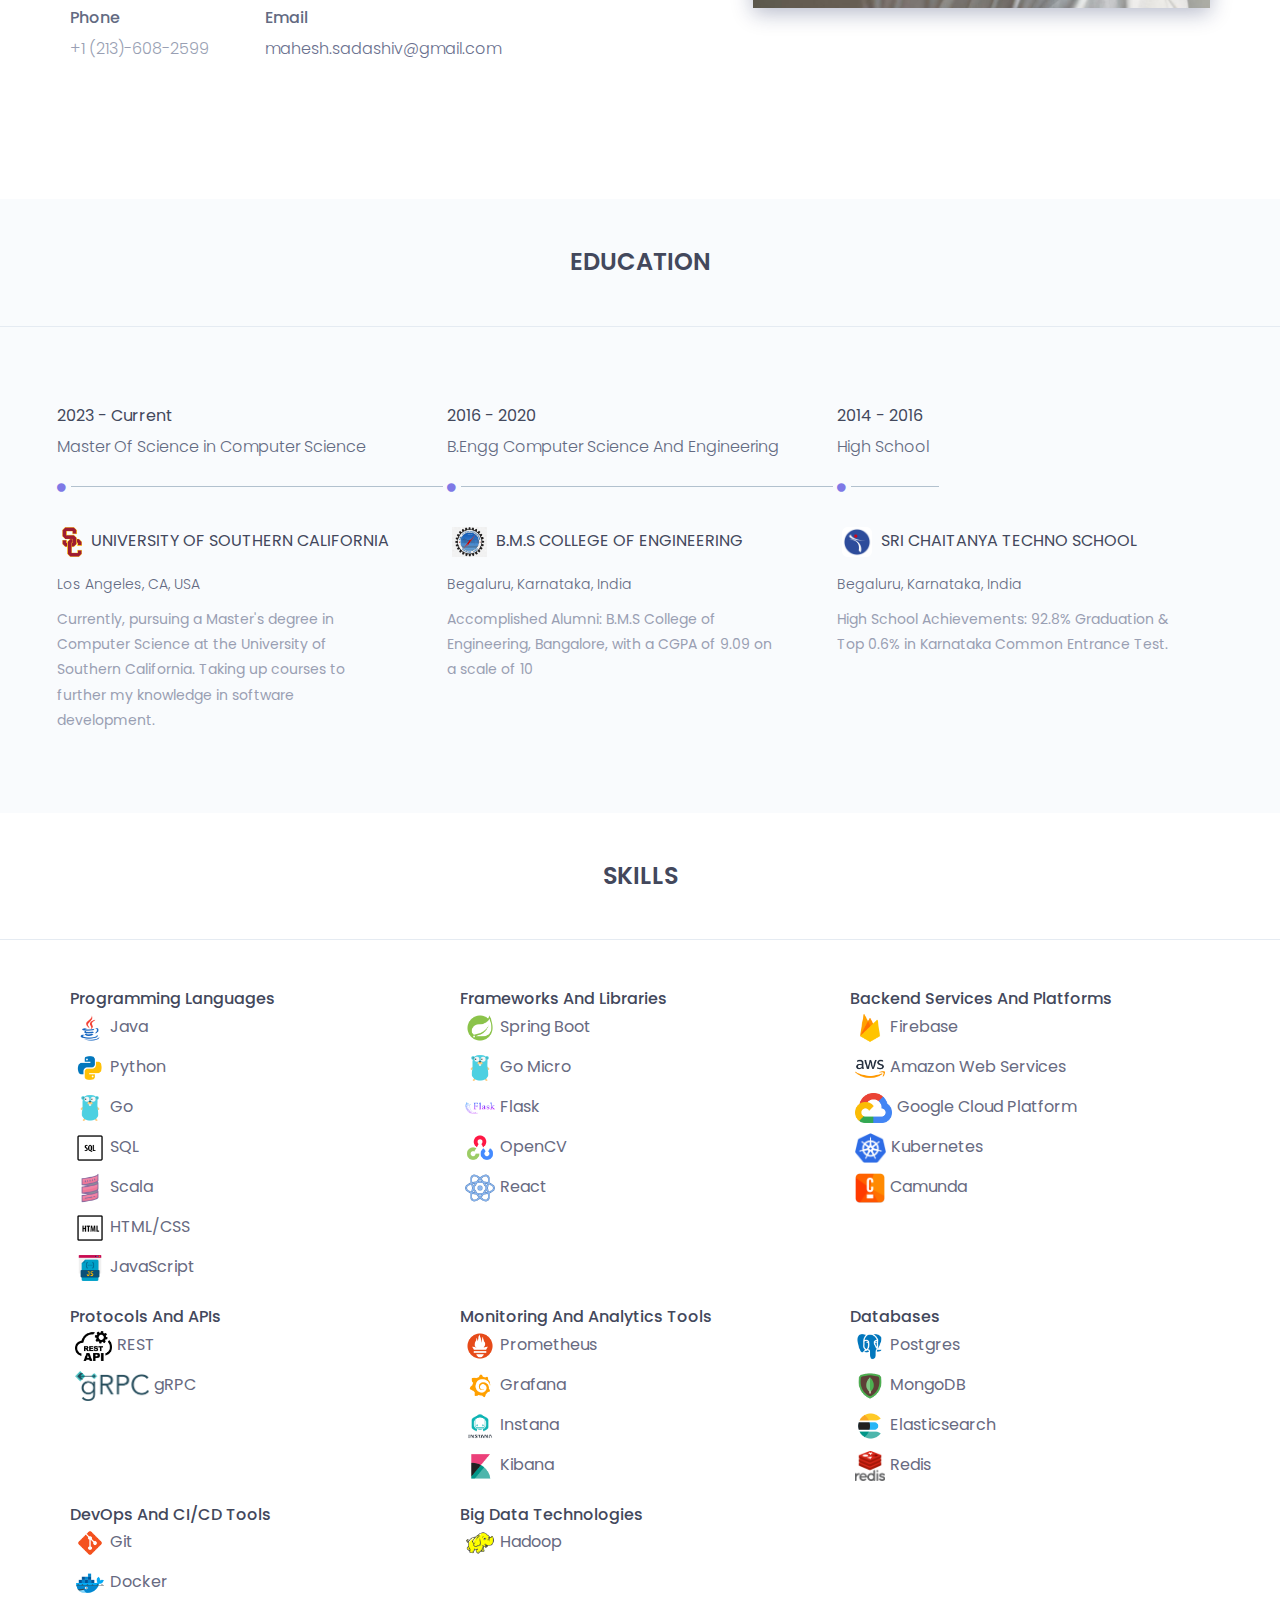
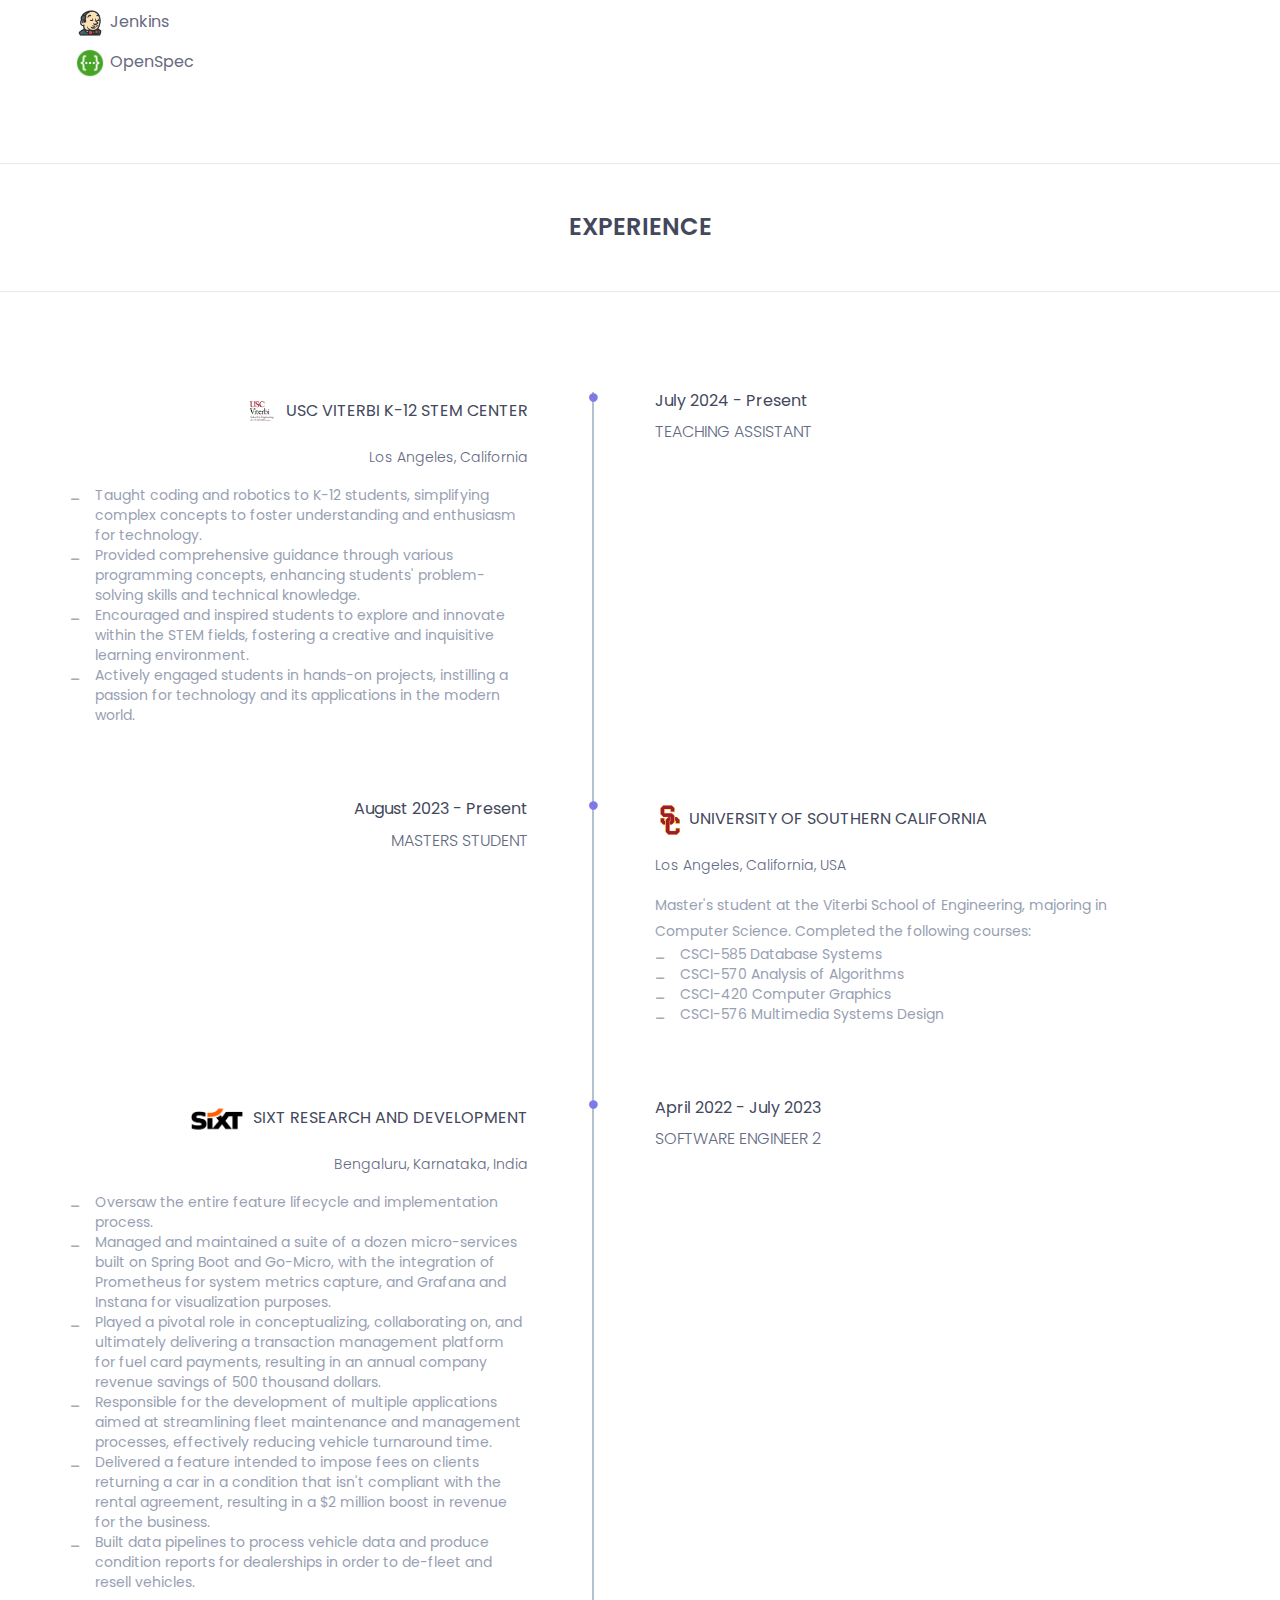
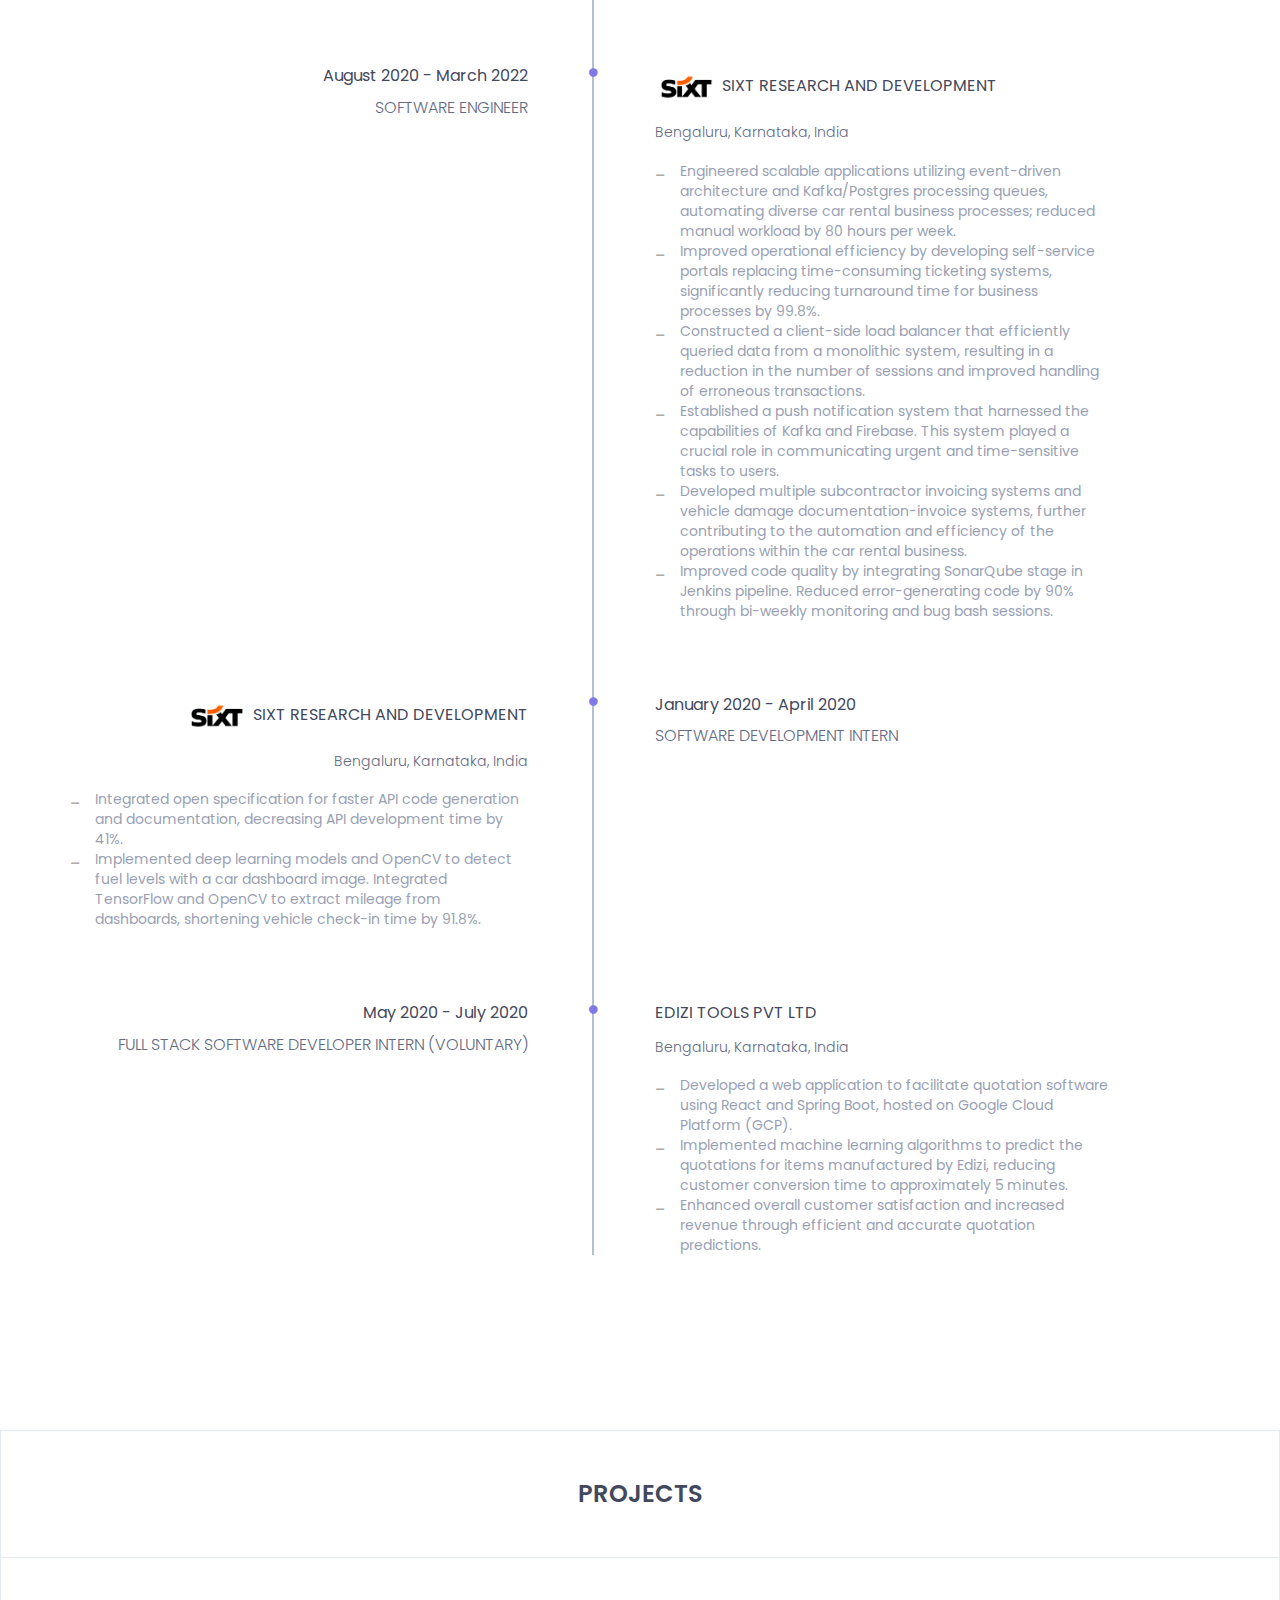
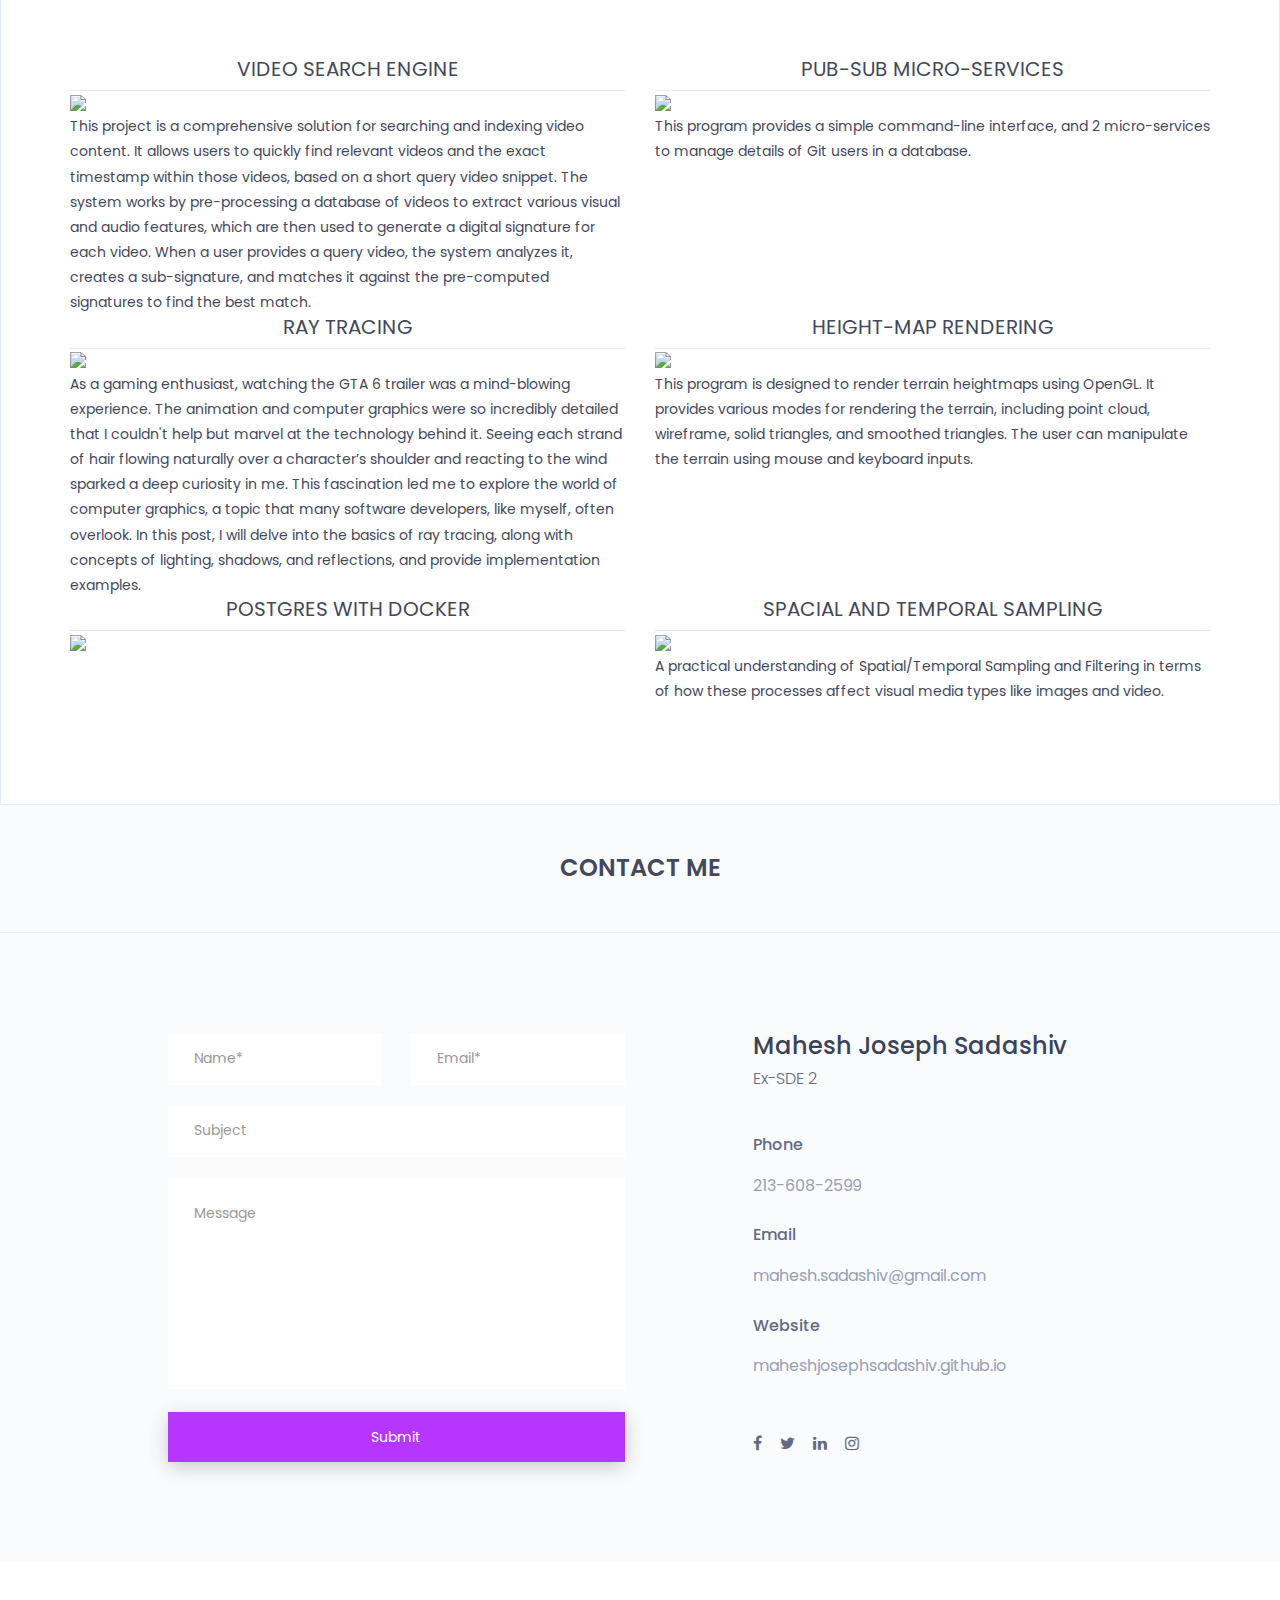
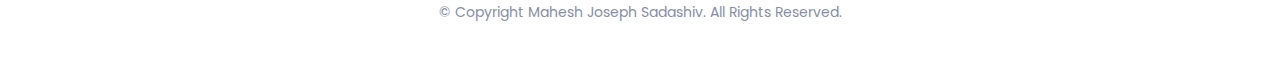
==== commit a570d497: "Update" ====
--- a/index.html
+++ b/index.html
@@ -334,7 +334,50 @@
 			<div class="container">
 				<div class="experience-content">
 						<div class="main-timeline">
-							<ul>
+							<ul><li>
+								<div class="single-timeline-box fix">
+									<div class="row">
+										<div class="col-md-offset-1 col-md-5 experience-time-responsive">
+											<div class="experience-time">
+												<h2>
+													<span><i class="fa fa-circle" aria-hidden="true"></i></span>
+													July 2024 - Present
+												</h2>
+												<h3>Teaching Assistant</h3>
+											</div><!--/.experience-time-->
+										</div><!--/.col-->
+										<div class="col-md-5">
+											<div class="timeline">
+												<div class="timeline-content text-right">
+													<h4 class="title">
+														<img class="logo" src="assets/icons/USC-k12.jpg">
+														USC Viterbi K-12 STEM Center
+													</h4>
+													<h5>Los Angeles, California</h5>
+													<p class="description">
+													<ul class="description text-left custom-bullets">
+													<li>Taught coding and robotics to K-12 students, simplifying complex concepts to foster understanding and enthusiasm for technology.</li>
+													<li>Provided comprehensive guidance through various programming concepts, enhancing students' problem-solving skills and technical knowledge.</li>
+													<li>Encouraged and inspired students to explore and innovate within the STEM fields, fostering a creative and inquisitive learning environment.</li>
+													<li>Actively engaged students in hands-on projects, instilling a passion for technology and its applications in the modern world.</li>
+												</ul>
+
+													</p>
+												</div><!--/.timeline-content-->
+											</div><!--/.timeline-->
+										</div><!--/.col-->
+										<div class="col-md-offset-1 col-md-5 experience-time-main">
+											<div class="experience-time">
+												<h2>
+													<span><i class="fa fa-circle" aria-hidden="true"></i></span>
+													July 2024 - Present
+												</h2>
+												<h3>Teaching Assistant</h3>
+											</div><!--/.experience-time-->
+										</div><!--/.col-->
+									</div>
+								</div><!--/.single-timeline-box-->
+							</li>
 								<li>
 									<div class="single-timeline-box fix">
 										<div class="row">
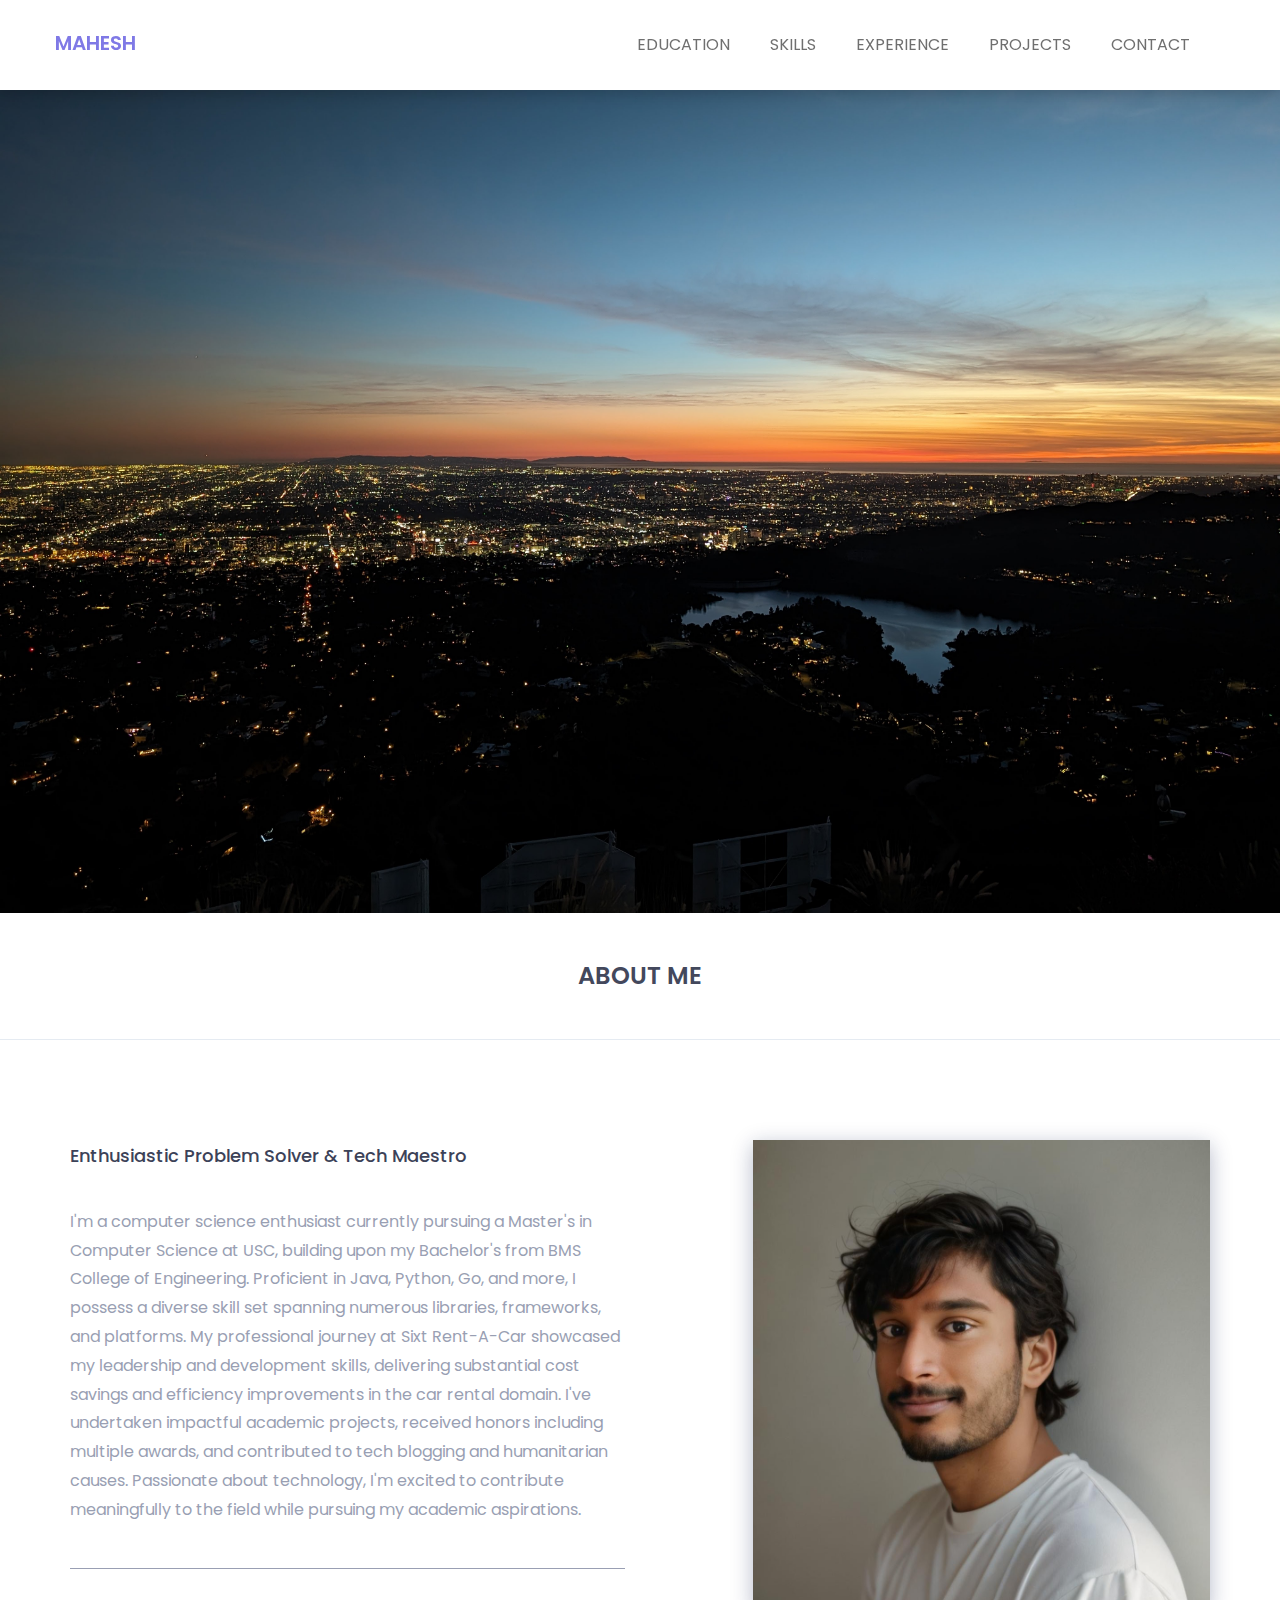
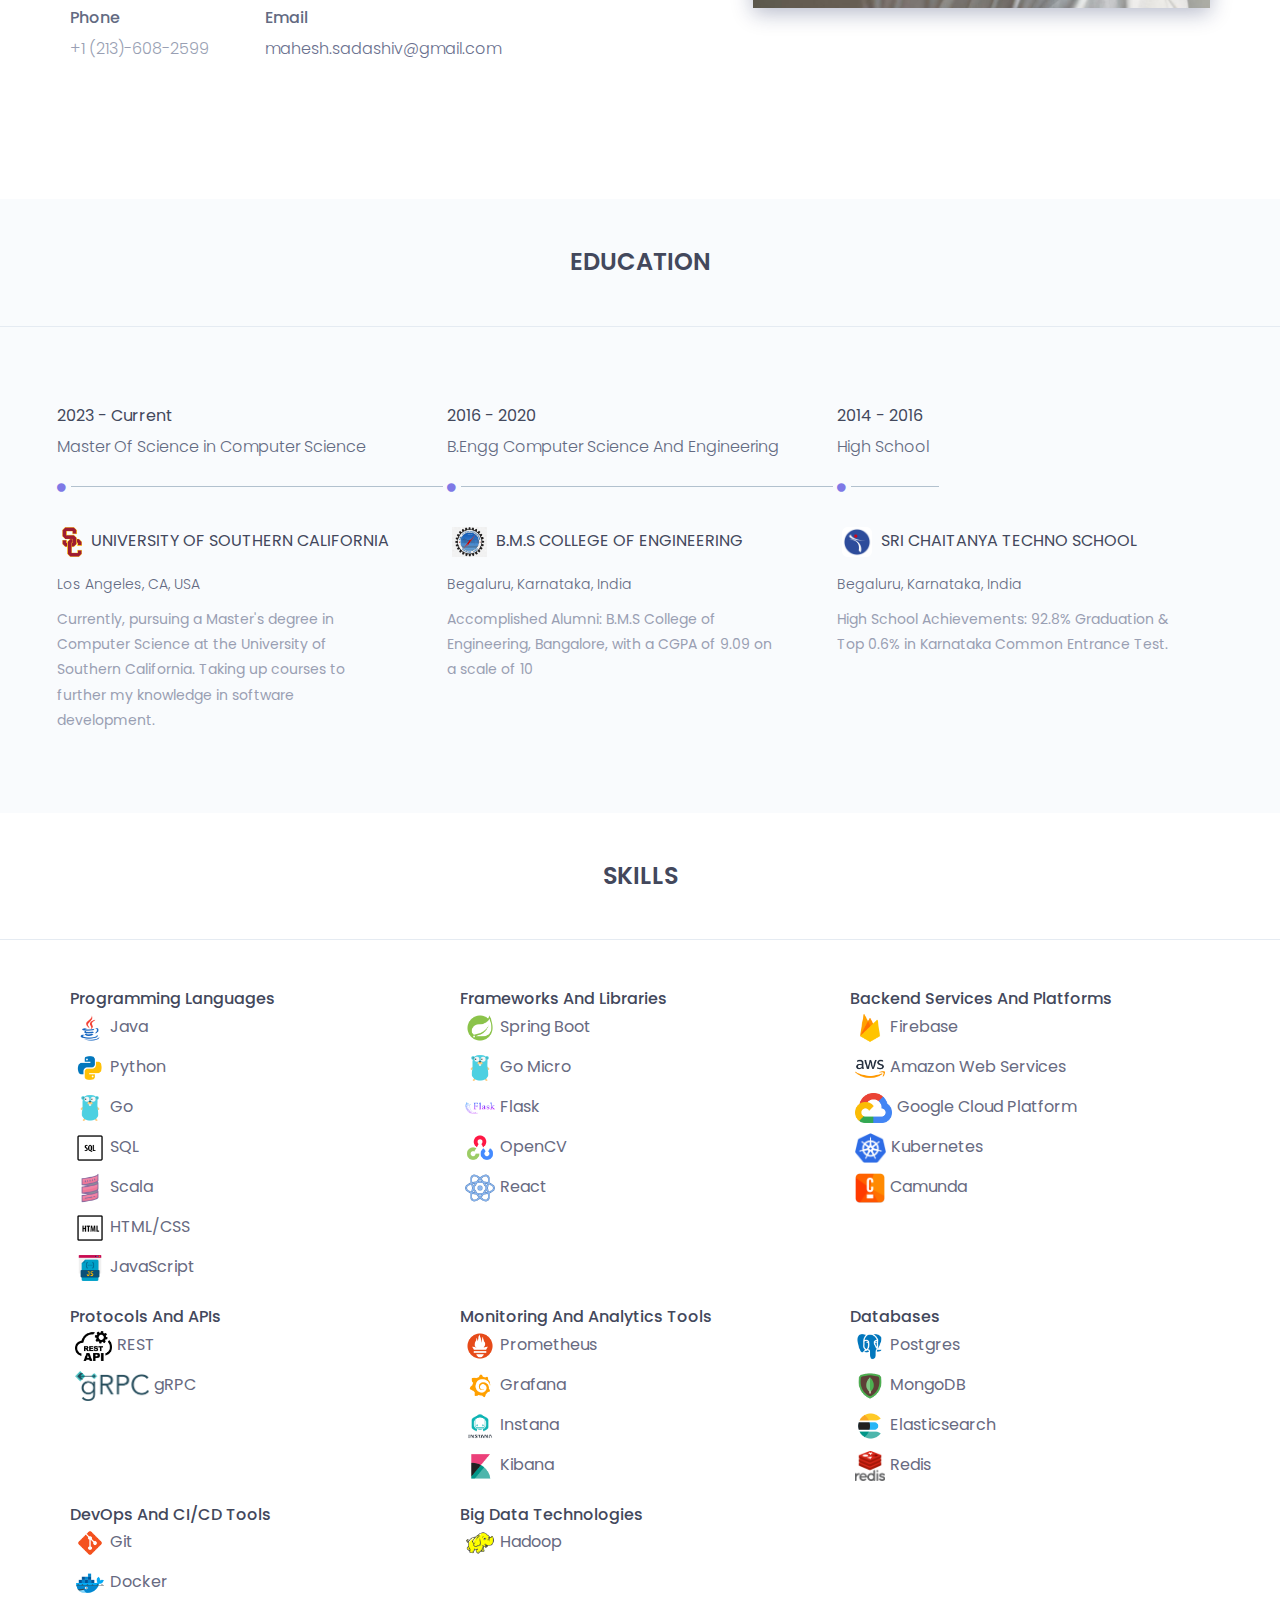
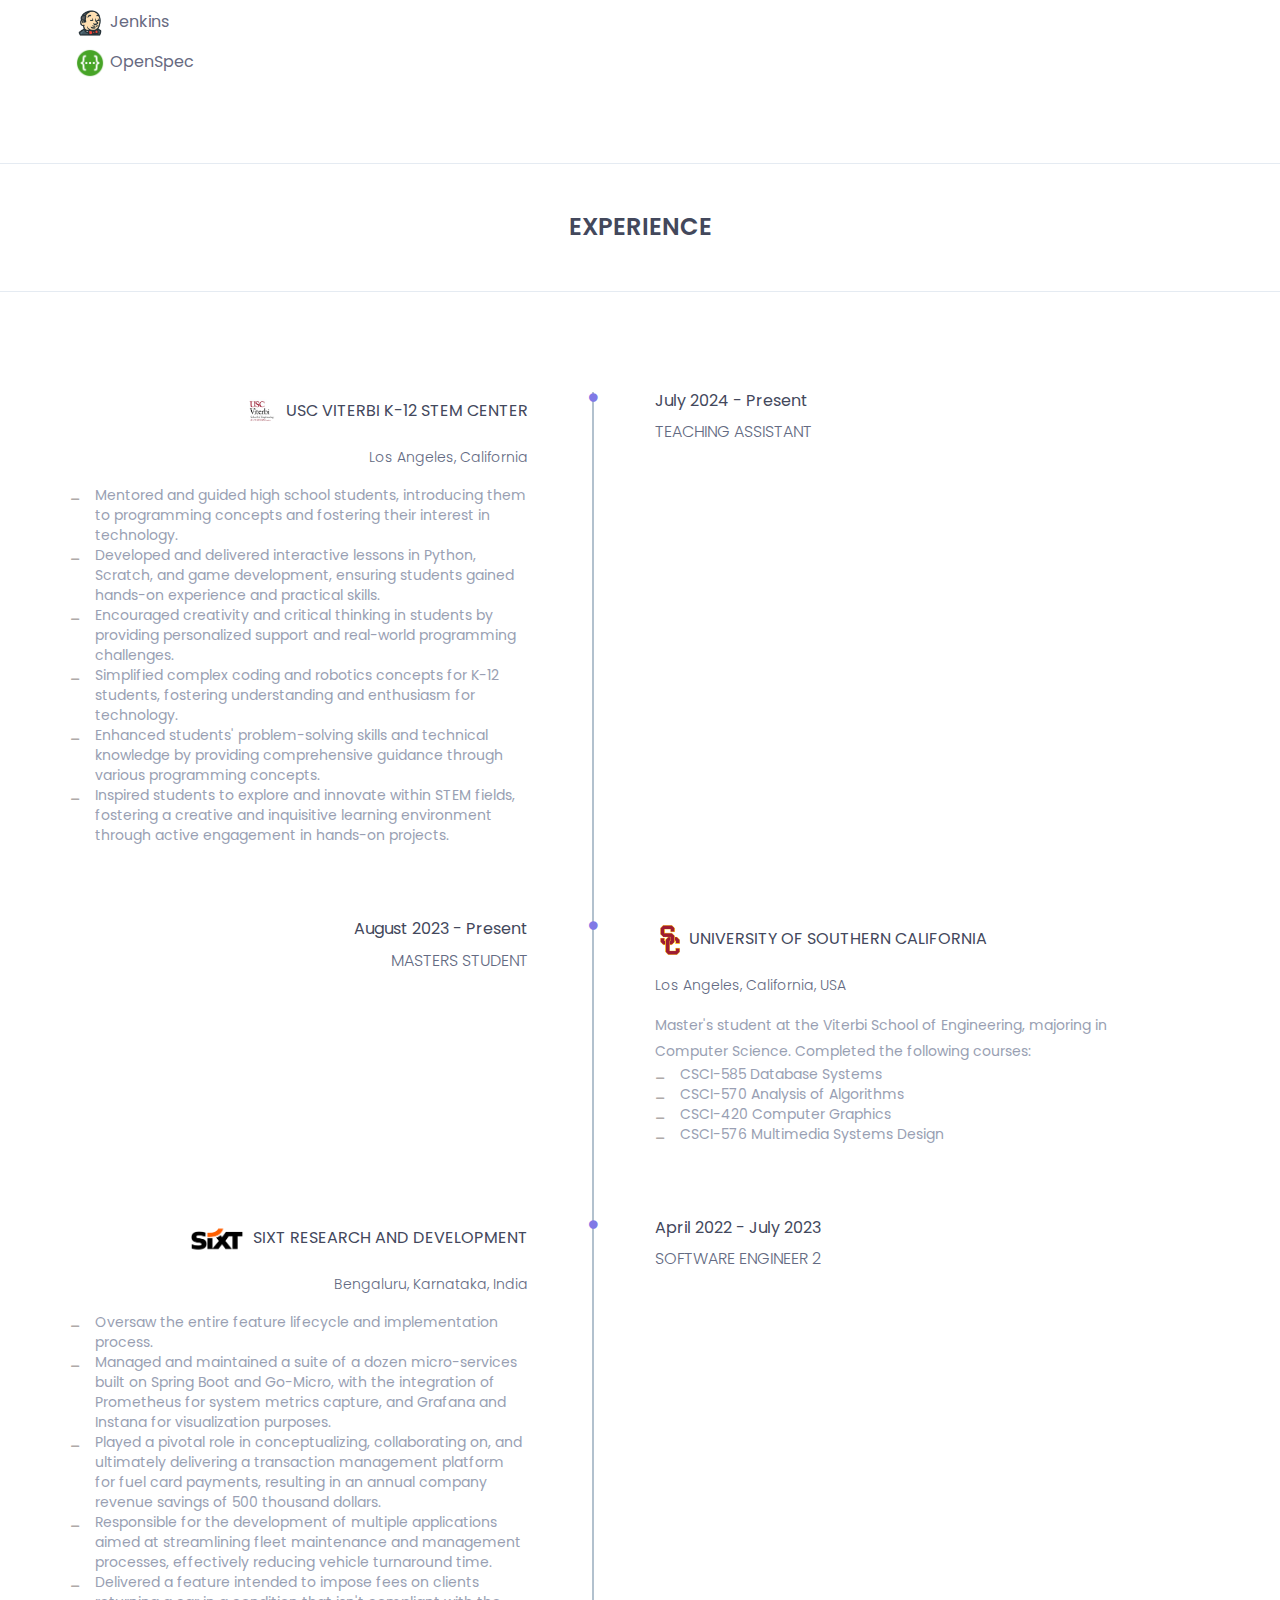
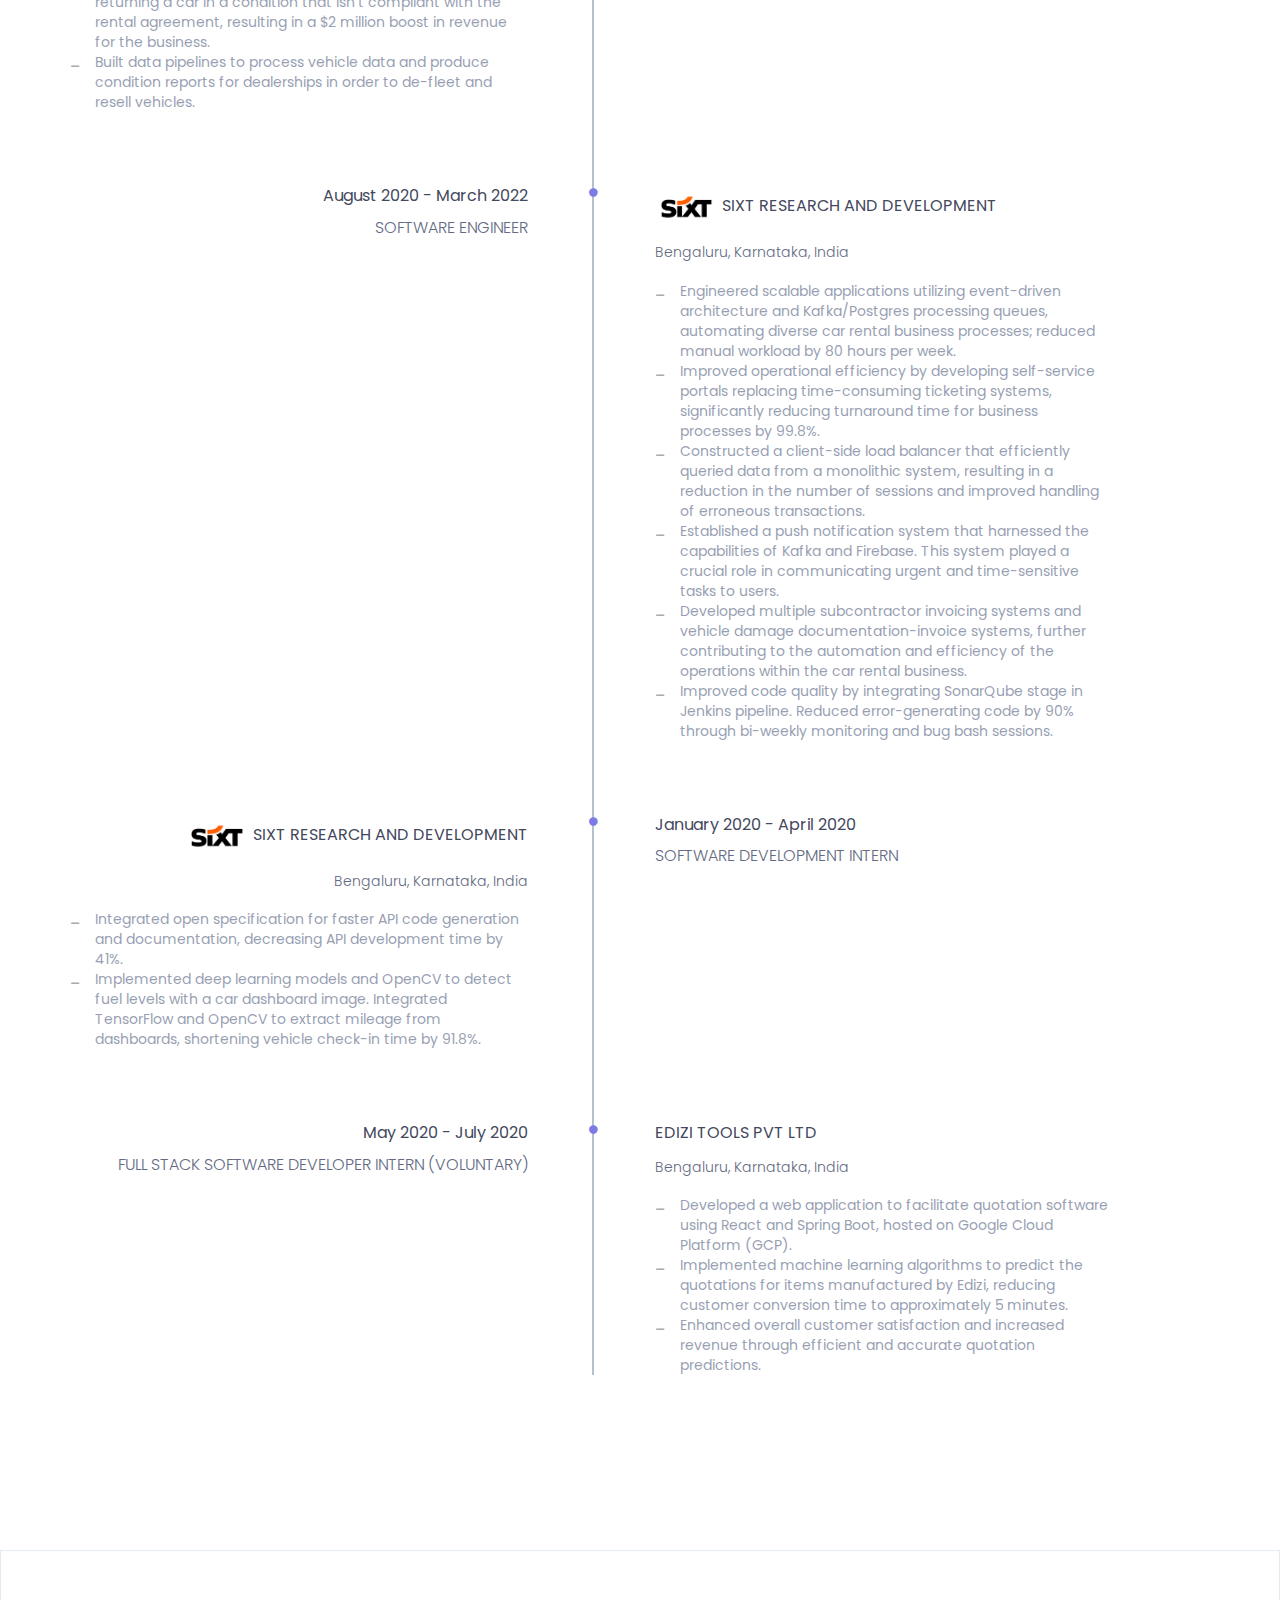
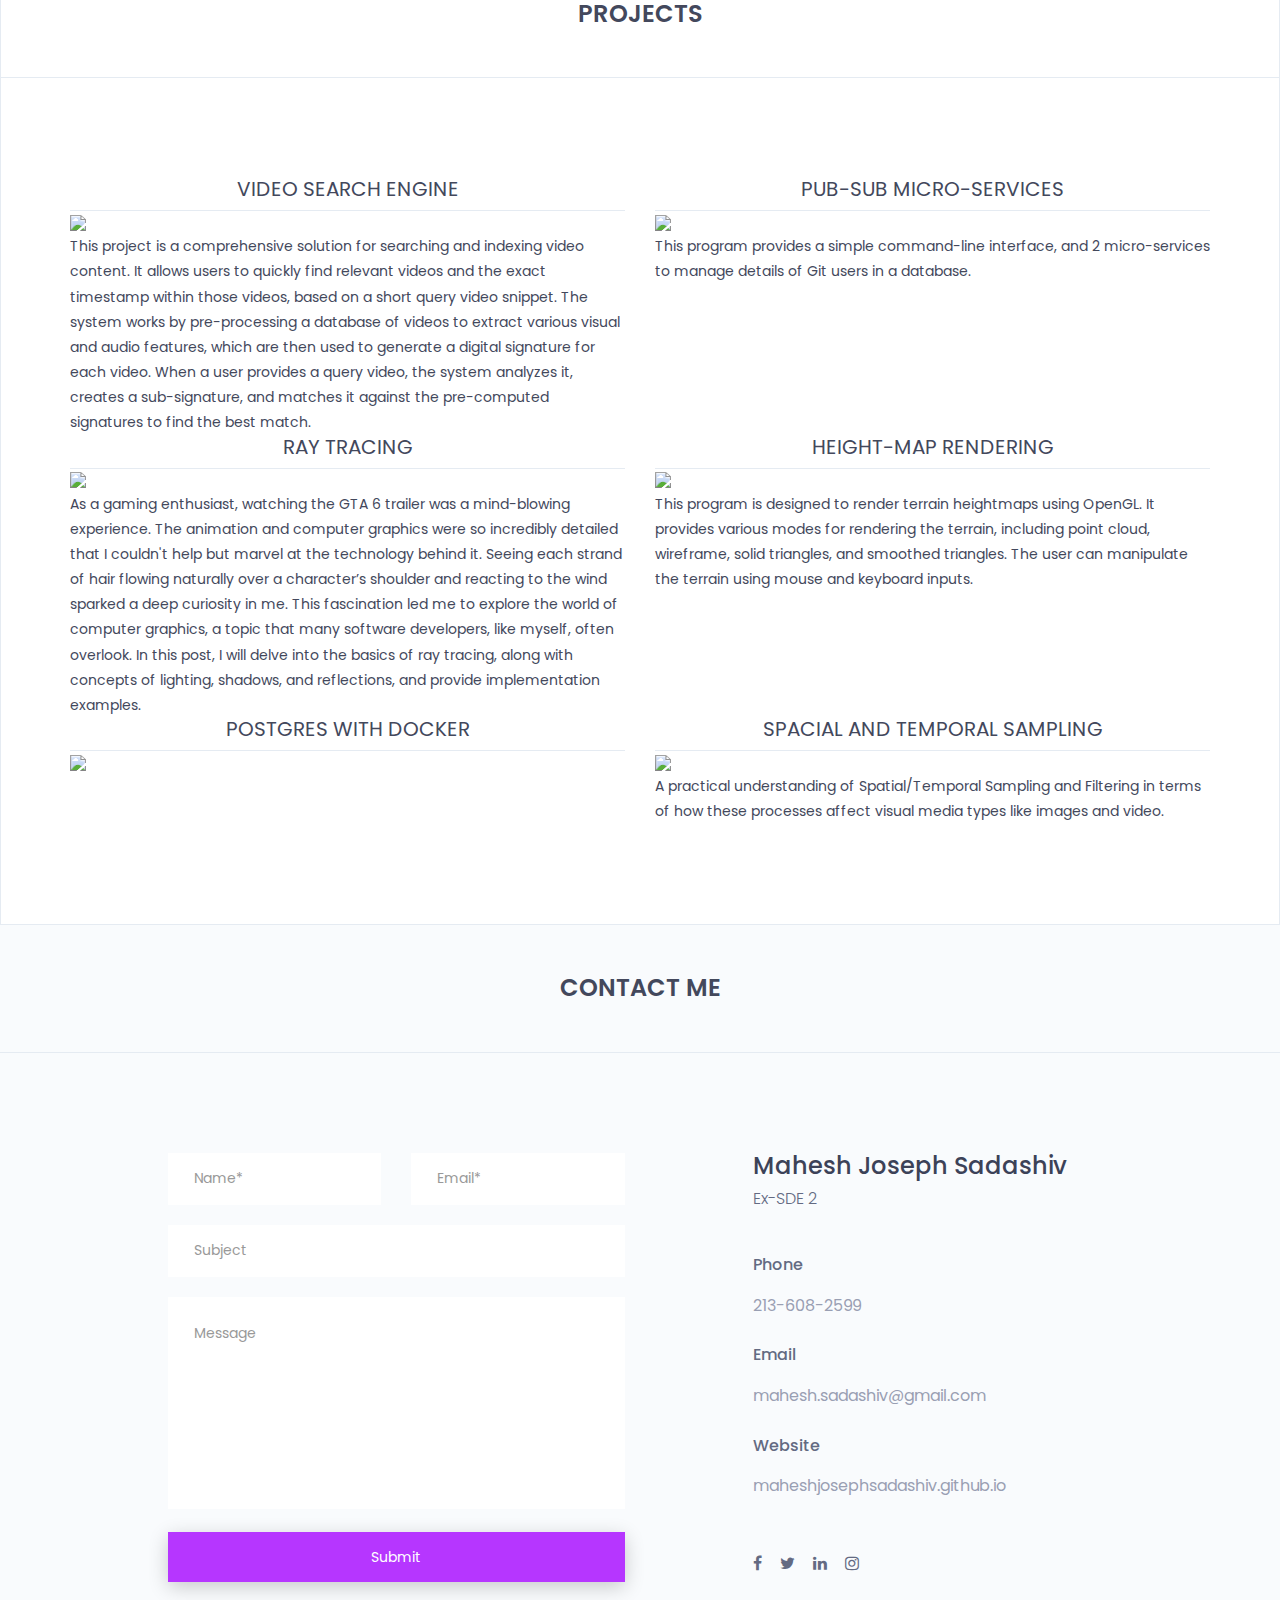
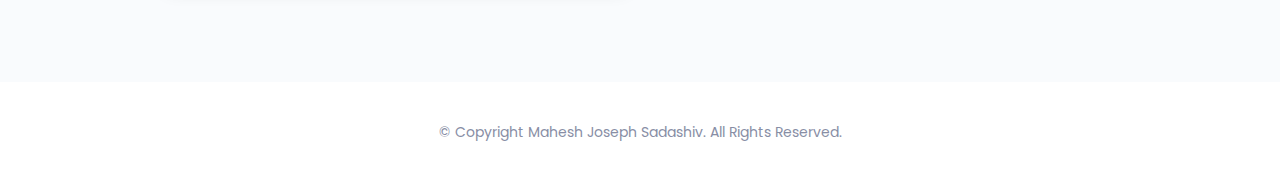
==== commit a8b09b70: "updates" ====
--- a/index.html
+++ b/index.html
@@ -356,10 +356,12 @@
 													<h5>Los Angeles, California</h5>
 													<p class="description">
 													<ul class="description text-left custom-bullets">
-													<li>Taught coding and robotics to K-12 students, simplifying complex concepts to foster understanding and enthusiasm for technology.</li>
-													<li>Provided comprehensive guidance through various programming concepts, enhancing students' problem-solving skills and technical knowledge.</li>
-													<li>Encouraged and inspired students to explore and innovate within the STEM fields, fostering a creative and inquisitive learning environment.</li>
-													<li>Actively engaged students in hands-on projects, instilling a passion for technology and its applications in the modern world.</li>
+													<li>Mentored and guided high school students, introducing them to programming concepts and fostering their interest in technology.</li>
+													<li>Developed and delivered interactive lessons in Python, Scratch, and game development, ensuring students gained hands-on experience and practical skills.</li>
+													<li>Encouraged creativity and critical thinking in students by providing personalized support and real-world programming challenges.</li>
+													<li>Simplified complex coding and robotics concepts for K-12 students, fostering understanding and enthusiasm for technology.</li>
+													<li>Enhanced students' problem-solving skills and technical knowledge by providing comprehensive guidance through various programming concepts.</li>
+													<li>Inspired students to explore and innovate within STEM fields, fostering a creative and inquisitive learning environment through active engagement in hands-on projects.</li>
 												</ul>
 
 													</p>
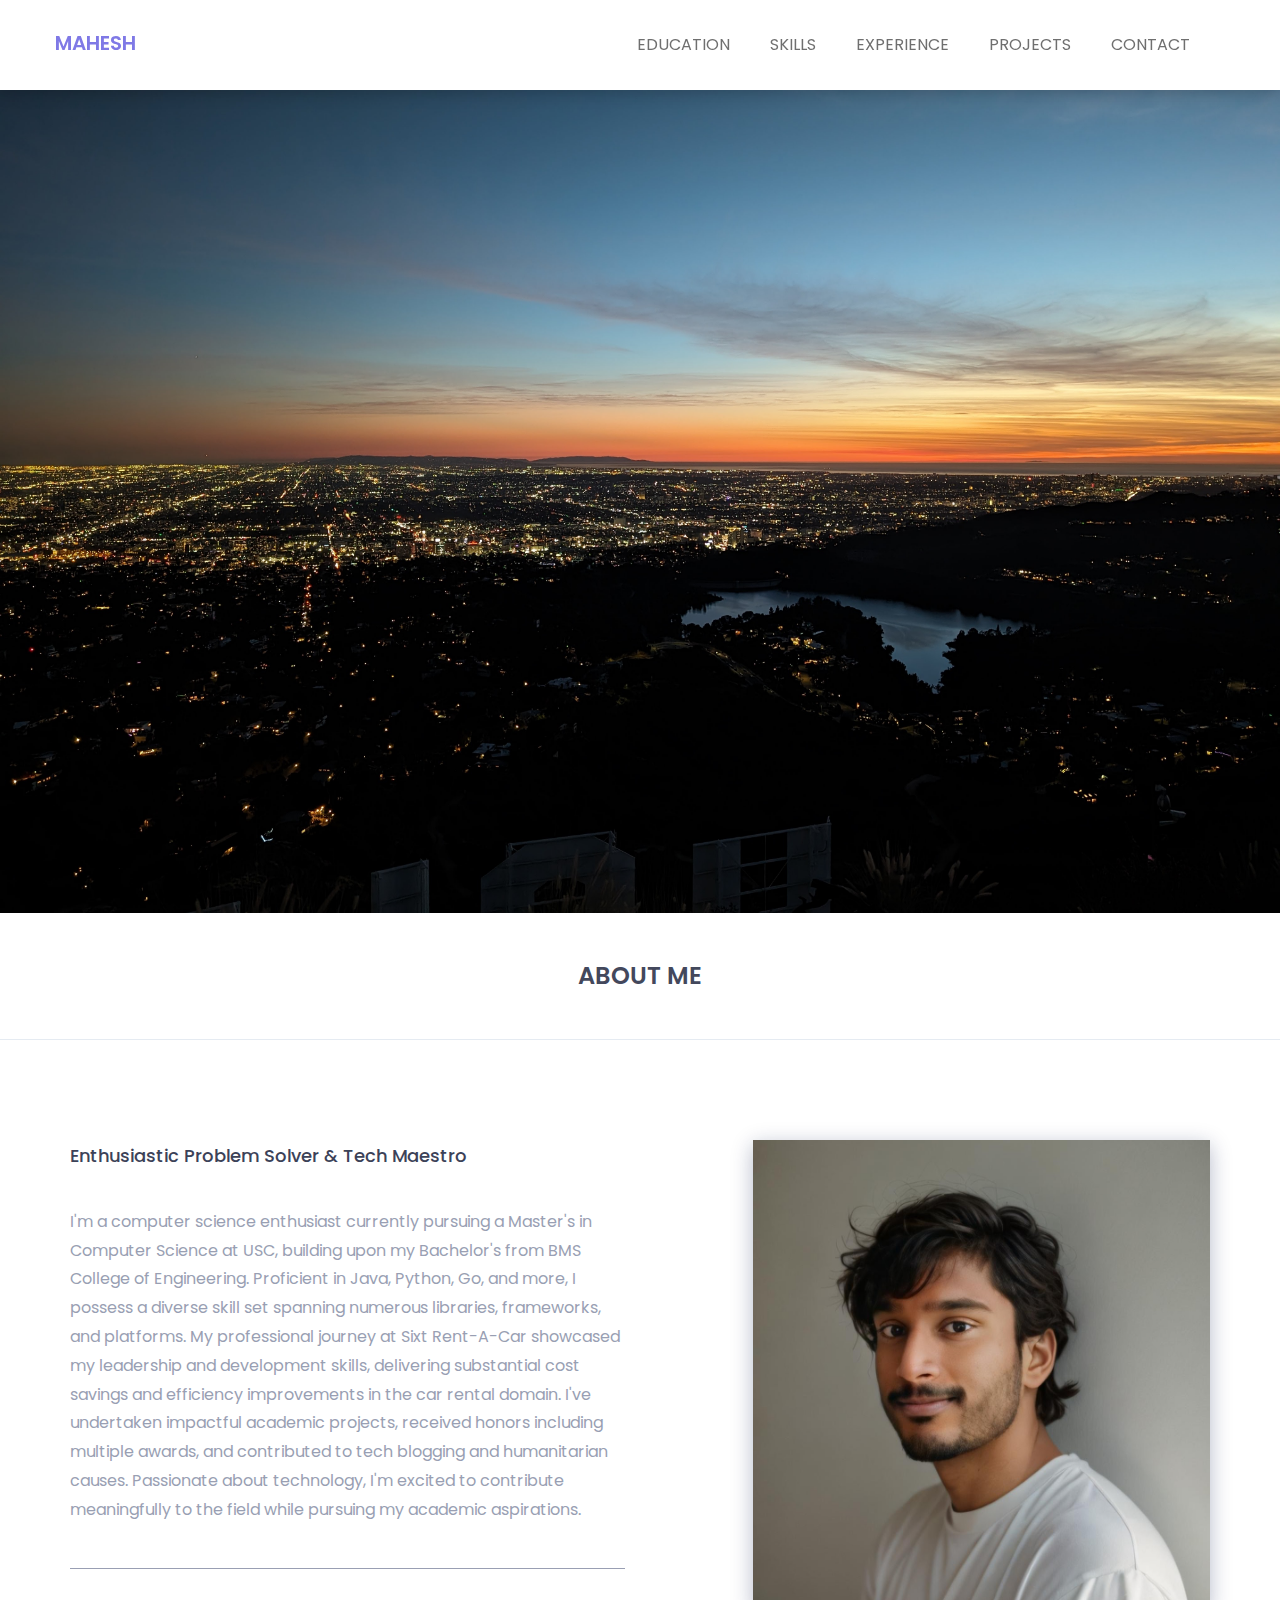
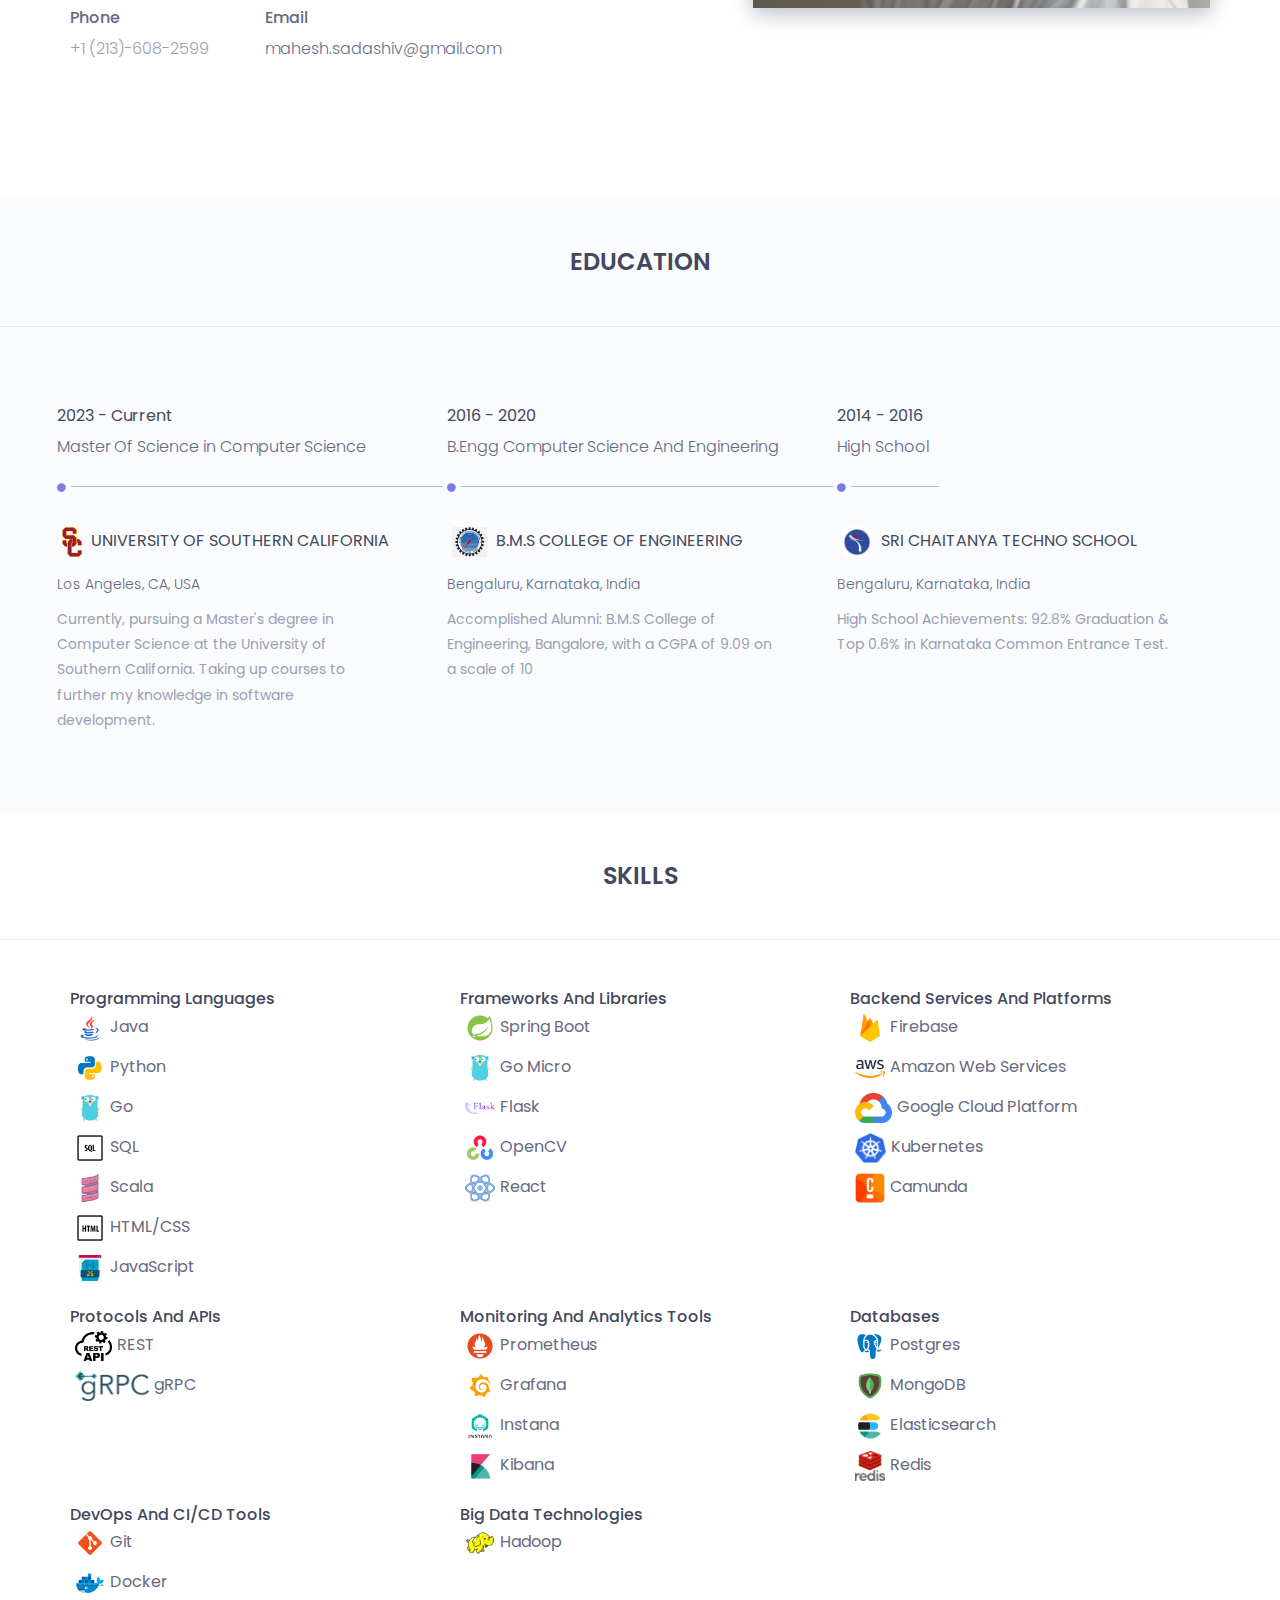
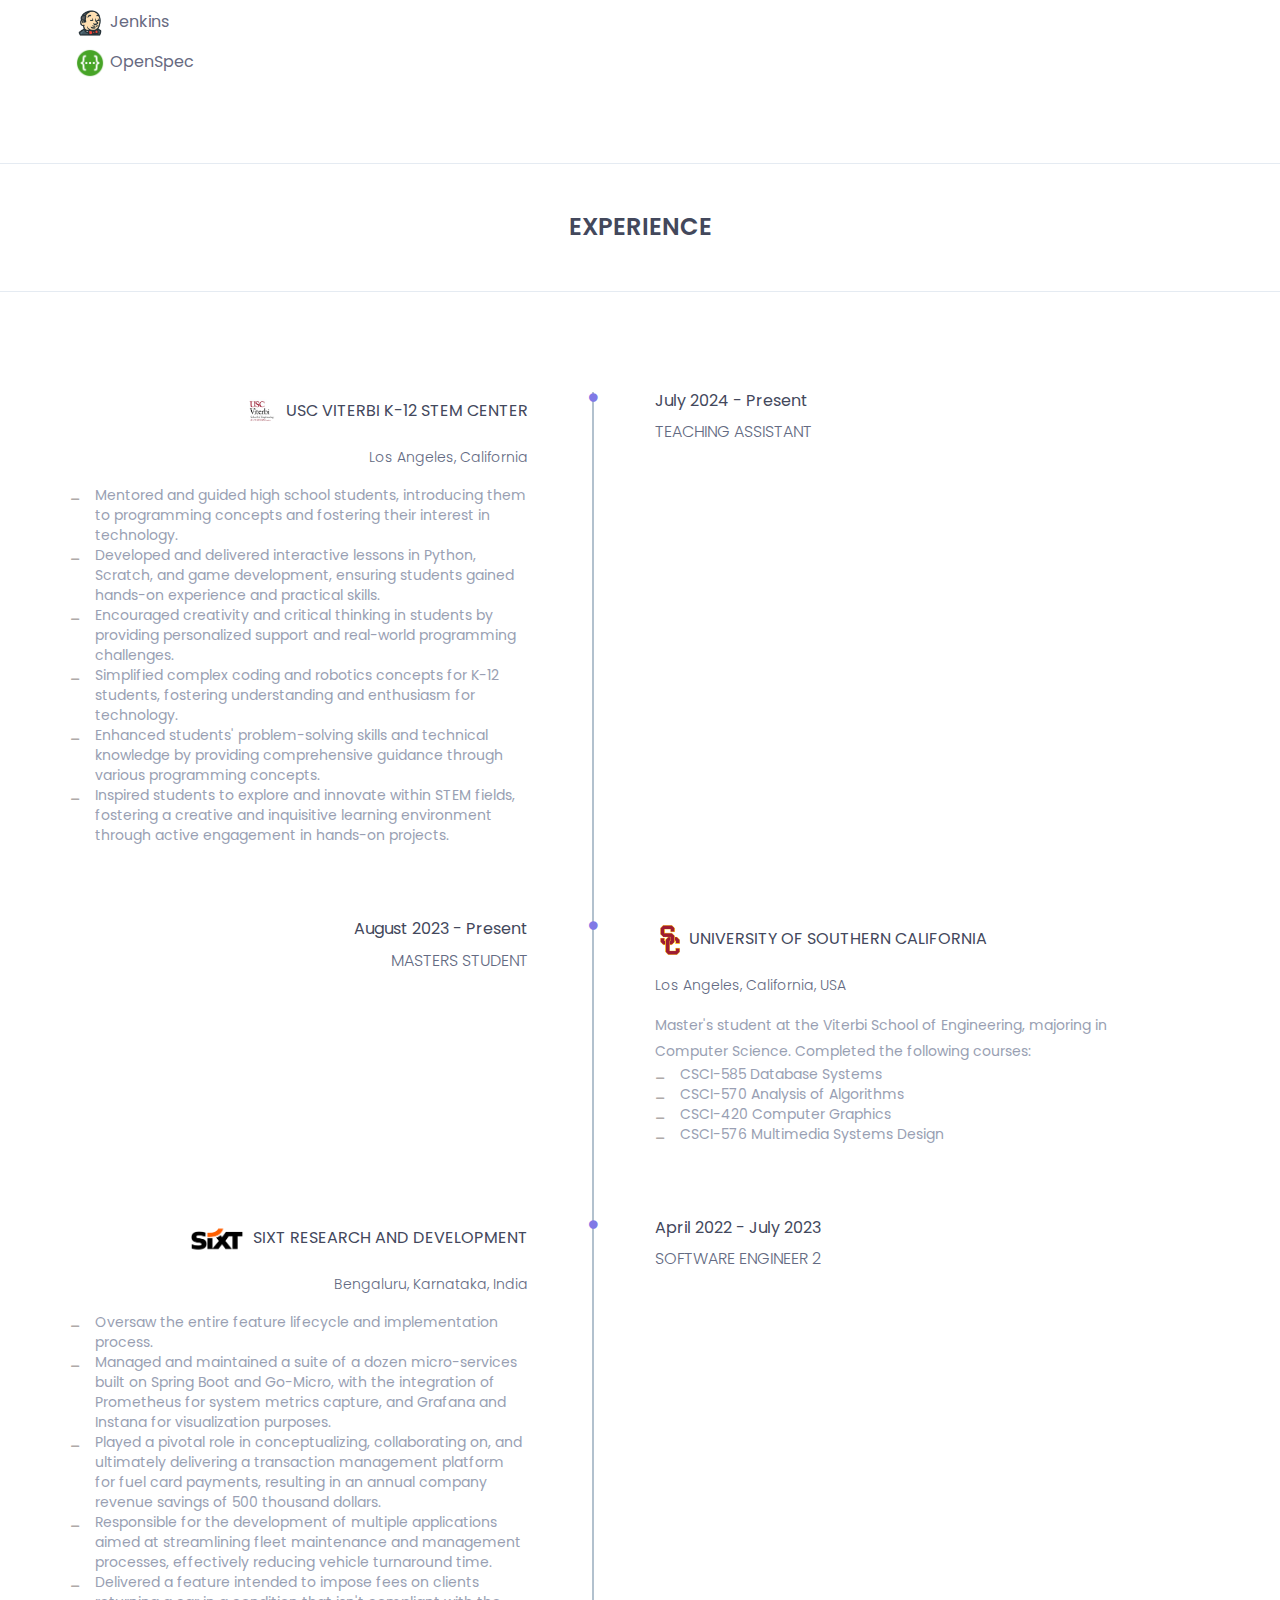
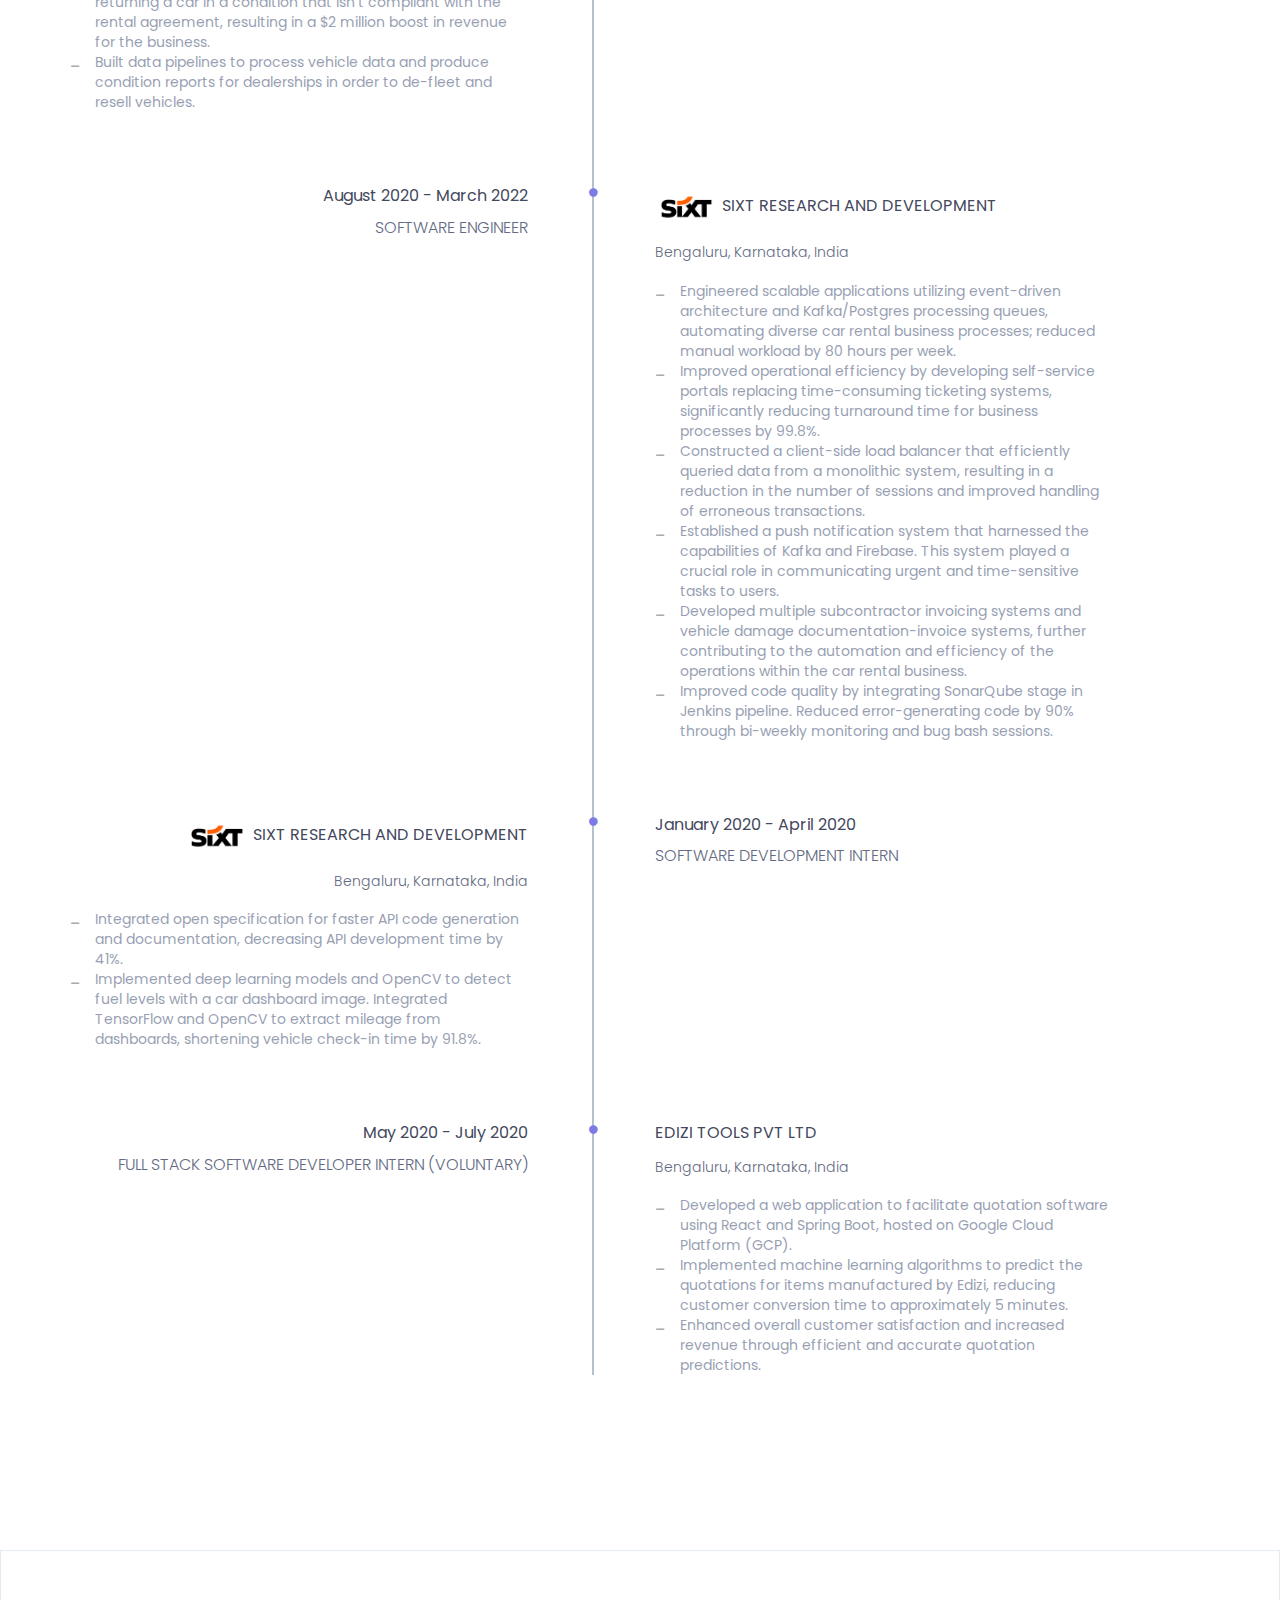
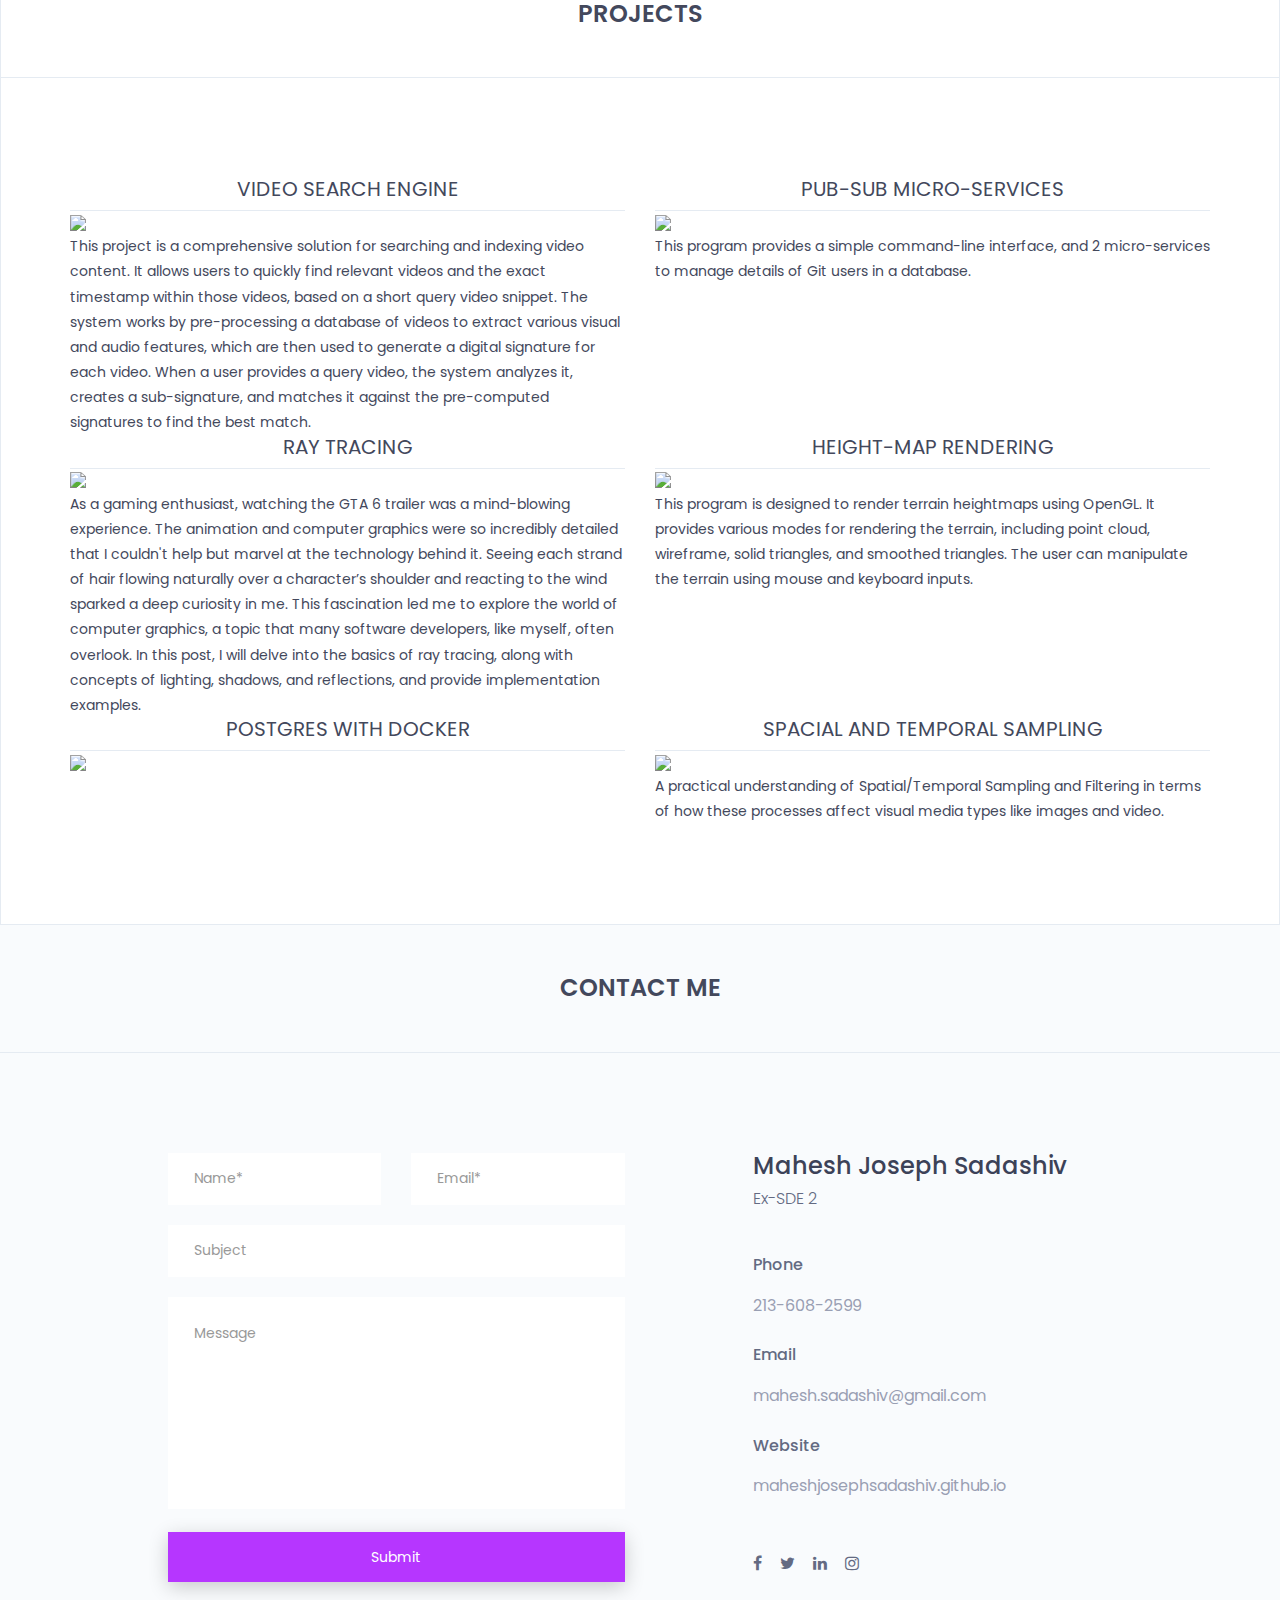
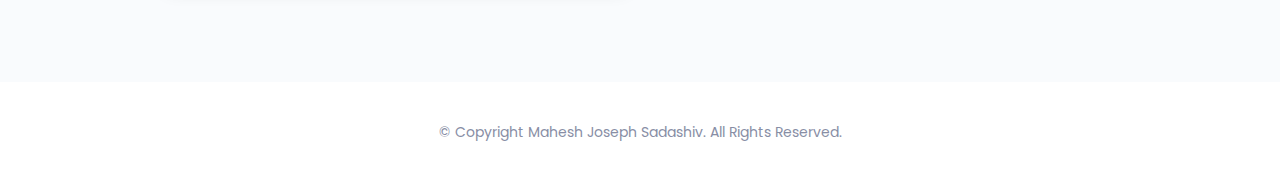
==== commit 3344e9af: "typo" ====
--- a/index.html
+++ b/index.html
@@ -206,7 +206,7 @@
 											<img class="logo" src="assets/logo/bmsce.png">
 											B.M.S College of Engineering
 										</h4>
-										<h5>Begaluru, Karnataka, India</h5>
+										<h5>Bengaluru, Karnataka, India</h5>
 										<p class="description">
 											Accomplished Alumni: B.M.S College of Engineering, Bangalore, with a CGPA of 9.09 on a scale of 10
 										</p>
@@ -231,7 +231,7 @@
 											<img class="logo" src="assets/logo/srichaitanya.png">
 											Sri Chaitanya Techno School
 										</h4>
-										<h5>Begaluru, Karnataka, India</h5>
+										<h5>Bengaluru, Karnataka, India</h5>
 										<p class="description">
 											High School Achievements: 92.8% Graduation & Top 0.6% in Karnataka Common Entrance Test.
 										</p>
